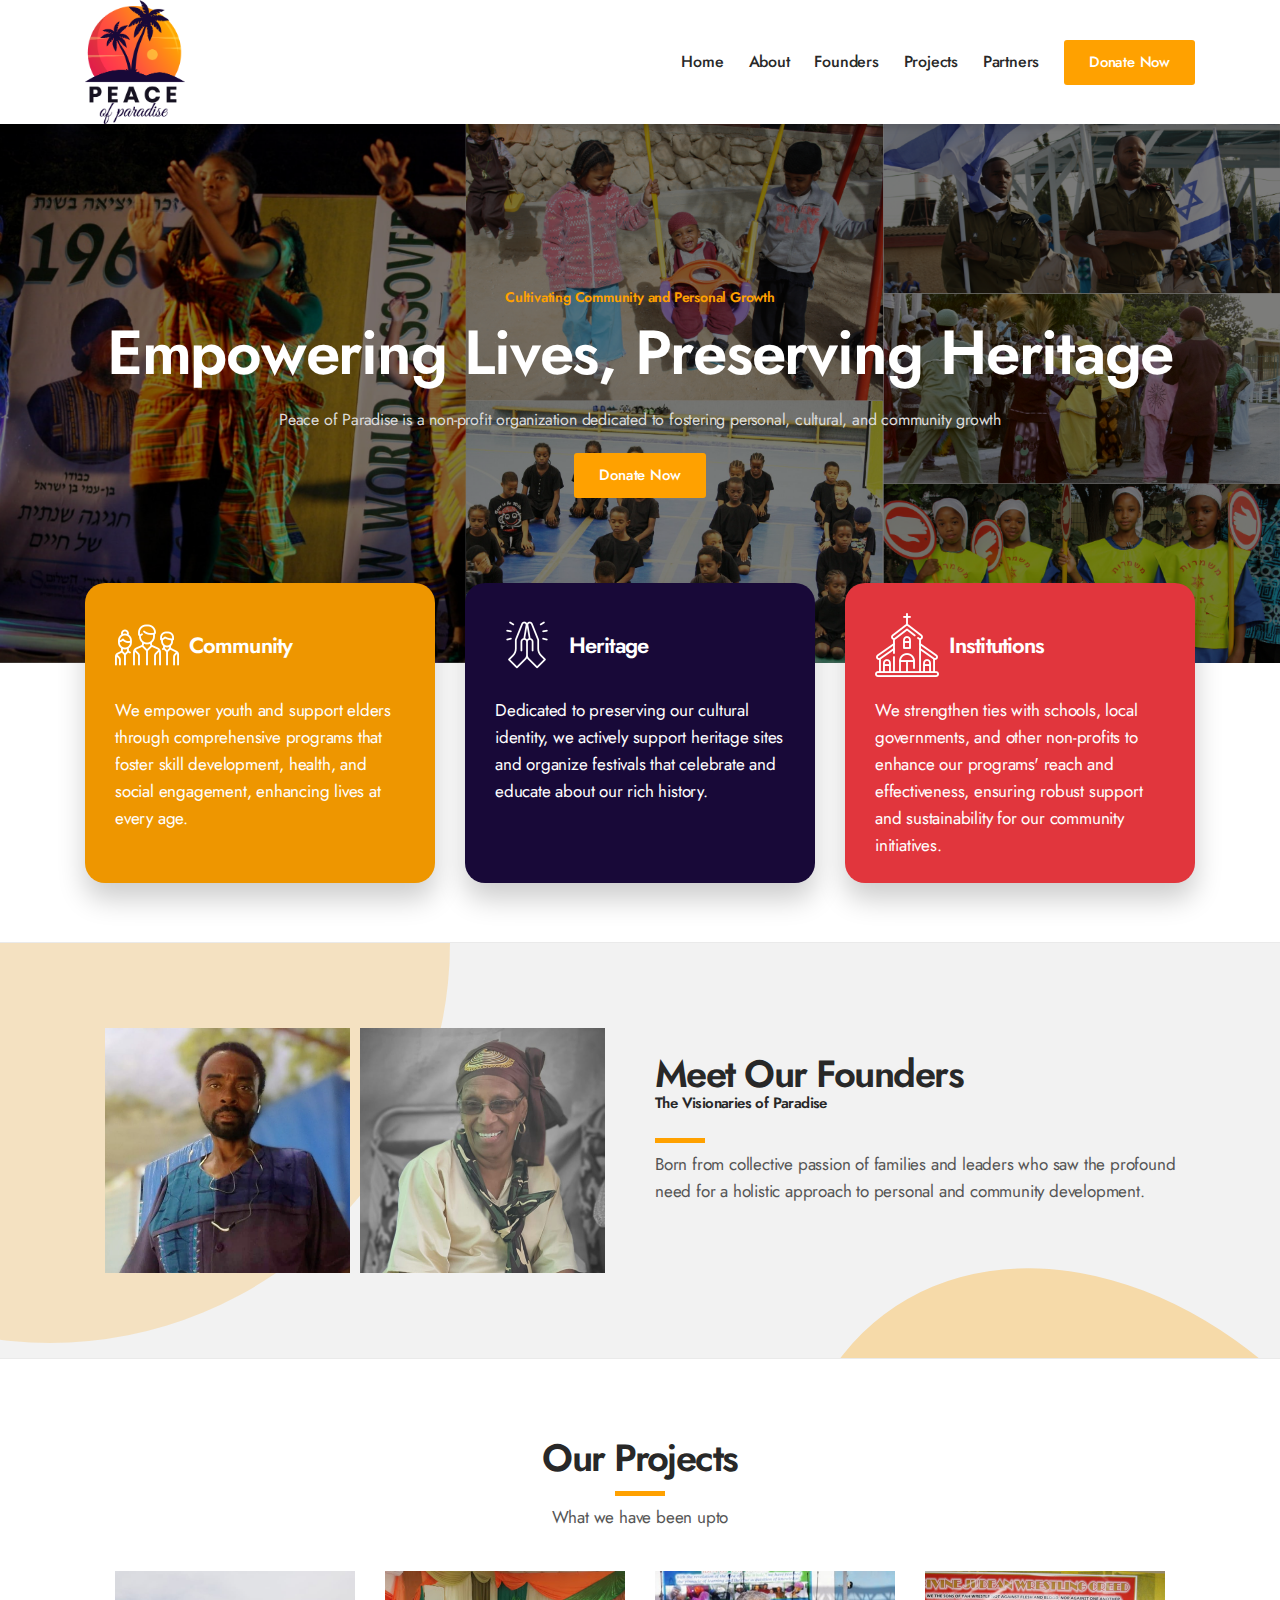
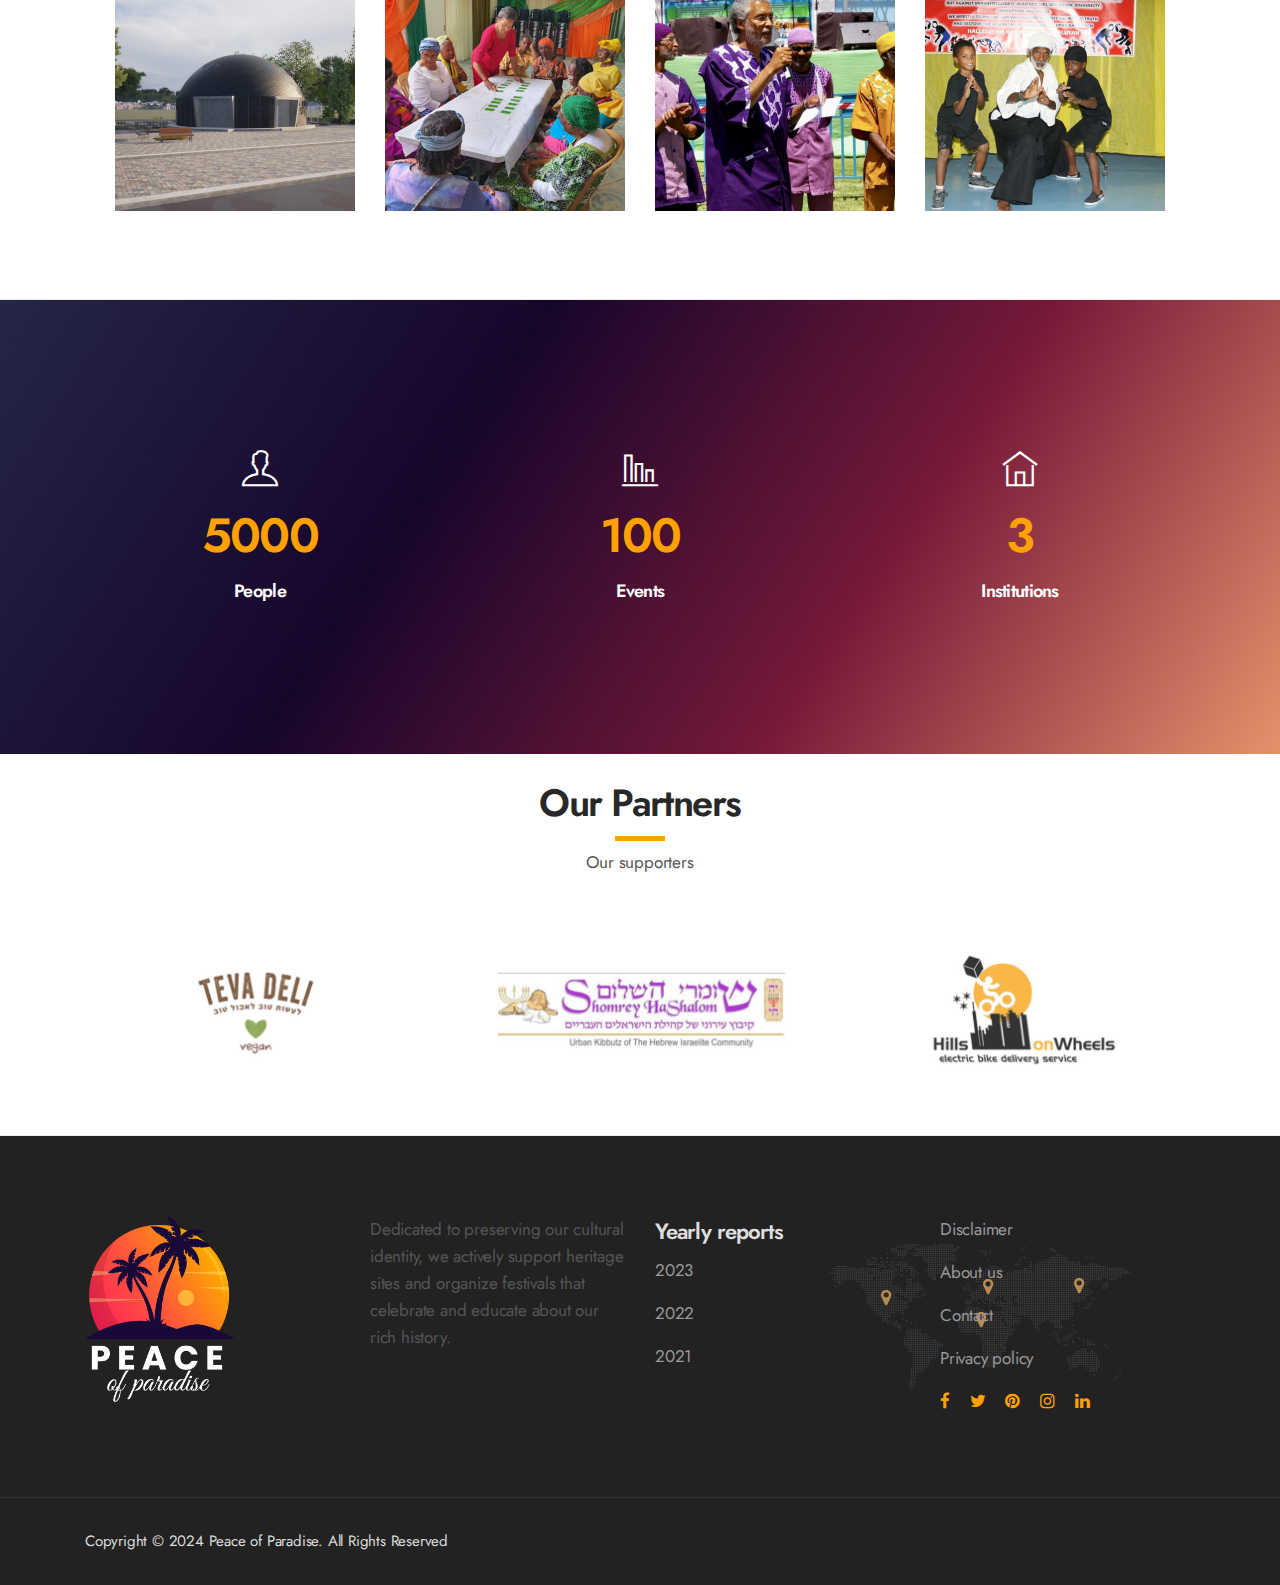
==== index.html @ feb6feb1 "initial commit" ====
<!doctype html>
<!--[if lt IE 7]>      <html class="no-js lt-ie9 lt-ie8 lt-ie7" lang=""> <![endif]-->
<!--[if IE 7]>         <html class="no-js lt-ie9 lt-ie8" lang=""> <![endif]-->
<!--[if IE 8]>         <html class="no-js lt-ie9" lang=""> <![endif]-->
<!--[if gt IE 8]><!--> <html class="no-js" lang="en"> <!--<![endif]-->
    <head>
        <meta charset="utf-8">
        <meta name="viewport" content="width=device-width, initial-scale=1">
		<meta name="description" content="">
        <meta name="author" content="DynamicLayers">
       
        <title>Peace</title>
        
		<link rel="shortcut icon" type="image/x-icon" href="img/favicon.ico">

        <!-- Font Awesome Icons CSS -->
        <link rel="stylesheet" href="css/font-awesome.min.css">
        <!-- Themify Icons CSS -->
        <link rel="stylesheet" href="css/themify-icons.css">
        <!-- Elegant Font Icons CSS -->
        <link rel="stylesheet" href="css/elegant-font-icons.css">
        <!-- Elegant Line Icons CSS -->
        <link rel="stylesheet" href="css/elegant-line-icons.css">
		<!-- Bootstrap CSS -->
        <link rel="stylesheet" href="css/bootstrap.min.css">
		<!-- Venobox CSS -->
        <link rel="stylesheet" href="css/venobox/venobox.css">
		<!-- OWL-Carousel CSS -->
        <link rel="stylesheet" href="css/owl.carousel.css">
        <!-- Slick Nav CSS -->
        <link rel="stylesheet" href="css/slicknav.min.css">
        <!-- Css Animation CSS -->
        <link rel="stylesheet" href="css/css-animation.min.css">
        <!-- Nivo Slider CSS -->
        <link rel="stylesheet" href="css/nivo-slider.css">
		<!-- Main CSS -->
        <link rel="stylesheet" href="css/main.css">
		<!-- Responsive CSS -->
        <link rel="stylesheet" href="css/responsive.css">

        <script src="js/vendor/modernizr-2.8.3-respond-1.4.2.min.js"></script>
    </head>
    <body>
        <!--[if lt IE 8]>
            <p class="browserupgrade">You are using an <strong>outdated</strong> browser. Please <a href="http://browsehappy.com/">upgrade your browser</a> to improve your experience.</p>
        <![endif]-->
        
        <div class="site-preloader-wrap">
            <div class="spinner"></div>
        </div><!-- Preloader -->
        
        <header id="header" class="header-section">

            <div class="bottom-header">
                <div class="container">
                    <div class="bottom-content-wrap row">
                        <div class="col-sm-4">
                            <div class="site-branding">
                                <a href="#"><img class="img-logo" src="img/peacelogo.png" alt="Brand"></a>
                            </div>
                        </div>
                       <div class="col-sm-8 text-right">
                           <ul id="mainmenu" class="nav navbar-nav nav-menu">
                                <li class="active"> <a href="index.html">Home</a></li>
                                <li><a href="#about">About</a></li>
                                <li><a href="#founder">Founders</a></li>
                                <li><a href="#project">Projects</a></li>
                               <li> <a href="#partners">Partners</a></li>
                            </ul>
                            <a href="#" data-toggle="modal" data-target="#donate" class="default-btn">Donate Now</a>
                       </div>
                    </div>
                </div>
            </div>
        </header><!-- /Header Section -->
        
        <div class="header-height"></div>
        
        <section class="slider-section">
            <div class="slider-wrapper">
                <div id="main-slider" class="nivoSlider">
                    <img src="img/banner.png" alt="" title="#slider-caption-1"/>
                </div><!-- /#main-slider -->

                <div id="slider-caption-1" class="nivo-html-caption slider-caption">
                    <div class="display-table">
                        <div class="table-cell">
                            <div class="container">
                               <div class="slider-text">
                                   <h5 class="wow cssanimation fadeInBottom" style="color: #FFA100">Cultivating Community and Personal Growth</h5>
                                   <h1 class="wow cssanimation leFadeInRight sequence">Empowering Lives, Preserving Heritage</h1>
                                    <p class="wow cssanimation fadeInTop" data-wow-delay="1s">
                                        Peace of Paradise is a non-profit organization dedicated to fostering personal, cultural, and community growth
                                    </p>
                                    <a href="#" data-toggle="modal" data-target="#donate" class="default-btn wow cssanimation fadeInBottom" data-wow-delay="0.8s">Donate Now</a>
                                </div>
                           </div>
                        </div>
                    </div>
                </div> <!-- /#slider-caption-1 -->

            </div>
        </section><!-- /#slider-Section -->
        
        <section id="about" class="promo-section bd-bottom">
            <div class="promo-wrap">
               <div class="container">
                    <div class="row box-transparent">
                        <div class="col-md-4 col-sm-6 xs-padding">
                           <div class = "banner-box bg-orange">
                               <div class="box-title">
                                   <img src="img/group.png" class="box-title-image">
                                   <h3 class="text-white">Community</h3>
                               </div>
                               <p class="text-white">
                                   We empower youth and support elders through comprehensive programs that foster skill development, health, and social engagement, enhancing lives at every age.
                               </p>
                           </div>
                        </div>
                        <div class="col-md-4 col-sm-6 xs-padding">
                            <div class = "banner-box bg-purple">
                                <div class="box-title">
                                    <img src="img/pray.png" class="box-title-image">
                                    <h3 class="text-white">Heritage</h3>
                                </div>
                                <p class="text-white">
                                    Dedicated to preserving our cultural identity, we actively support heritage sites and organize festivals that celebrate and educate about our rich history.
                                </p>
                            </div>
                        </div>
                        <div class="col-md-4 col-sm-6 xs-padding">
                            <div class = "banner-box bg-red">
                                <div class="box-title">
                                    <img src="img/church.png" class="box-title-image">
                                    <h3 class="text-white">Institutions</h3>
                                </div>
                                <p class="text-white">
                                    We strengthen ties with schools, local governments, and other non-profits to enhance our programs' reach and effectiveness, ensuring robust support and sustainability for our community initiatives.
                                </p>
                            </div>
                        </div>
                    </div>
                </div>
            </div>
        </section><!-- /Promo Section -->

        
        <section id="founder" class="team-section bg-grey bd-bottom circle shape padding">
            <div class="container">

                <div class="team-wrapper row">
                    <div class="col-lg-6 sm-padding">
                        <div class="team-wrap row">
                            <div class="col-md-6">
                                <div class="team-details">
                                   <img src="img/team1.png" alt="team">

                                </div>
                            </div><!-- /Team-1 -->
                            <div class="col-md-6">
                                <div class="team-details">
                                   <img src="img/team2.png" alt="team">
                                </div>
                            </div><!-- /Team-2 -->

                        </div>
                    </div>
                    <div class="col-lg-6 sm-padding">
                        <div class="section-heading text-left mb-40">
                            <h2>Meet Our Founders</h2>
                            <h4>The Visionaries of Paradise</h4>
                            <span class="heading-border"></span>
                            <p>Born from collective passion of families and leaders who saw the profound need for a holistic approach to personal and community development.</p>
                        </div><!-- /Section Heading -->
                    </div>
                </div>
            </div>
        </section><!-- /Team Section -->

        <section id="project" class="team-section  bd-bottom padding">
            <div class="container">
                <div class="section-heading text-center mb-40">
                    <h2>Our Projects</h2>
                    <span class="heading-border"></span>
                    <p>What we have been upto</p>
                </div><!-- /Section Heading -->

                        <div class="team-wrap row">
                            <div class="col-md-3 mb-2">
                                <div class="team-details">
                                    <img src="img/project1.png" alt="team">
                                    <div class="hover">
                                        <h3>Heritage Visitors <span>Center</span></h3>
                                    </div>
                                </div>
                            </div><!-- /Team-1 -->
                            <div class="col-md-3 mb-2">
                                <div class="team-details">
                                    <img src="img/project2.png" alt="team">
                                    <div class="hover">
                                        <h3>National Treasures<span>Yom Sayvah</span></h3>
                                    </div>
                                </div>
                            </div><!-- /Team-2 -->
                            <div class="col-md-3 mb-2">
                                <div class="team-details">
                                    <img src="img/project3.png" alt="team">
                                    <div class="hover">
                                        <h3>New World <span>Passover</span></h3>
                                    </div>
                                </div>
                            </div><!-- /Team-3 -->
                            <div class="col-md-3 mb-2">
                                <div class="team-details">
                                    <img src="img/project4.png" alt="team">
                                    <div class="hover">
                                        <h3>Talent<span>Development</span></h3>
                                    </div>
                                </div>
                            </div><!-- /Team-4 -->
                        </div>



            </div>
        </section><!-- /Team Section -->


        <section id="counter" class="counter-section">
		    <div class="container">
                <ul class="row counters">
                    <li class="col-md-4 col-sm-6 sm-padding">
                        <div class="counter-content">
                            <i class="ti-user"></i>
                            <h3 class="counter">5000</h3>
                            <h4 class="text-white">People</h4>
                        </div>
                    </li>
                    <li class="col-md-4 col-sm-6 sm-padding">
                        <div class="counter-content">
                            <i class="ti-bar-chart-alt"></i>
                            <h3 class="counter">100</h3>
                            <h4 class="text-white">Events</h4>
                        </div>
                    </li>
                    <li class="col-md-4 col-sm-6 sm-padding">
                        <div class="counter-content">
                            <i class="ti-home"></i>
                            <h3 class="counter">3</h3>
                            <h4 class="text-white">Institutions</h4>
                        </div>
                    </li>

                </ul>
		    </div>
		</section><!-- Counter Section -->
       

        
        <div id="partners" class="sponsor-section bd-bottom">
            <div class="container">
                <div class="section-heading text-center mb-40">
                    <h2>Our Partners</h2>
                    <span class="heading-border"></span>
                    <p>Our supporters</p>
                </div><!-- /Section Heading -->
                <ul id="sponsor-carousel" class="sponsor-items owl-carousel">
                    <li class="sponsor-item">
                        <img src="img/partner/1.png" alt="sponsor-image">
                    </li>
                    <li class="sponsor-item">
                        <img src="img/partner/2.png" alt="sponsor-image">
                    </li>
                    <li class="sponsor-item">
                        <img src="img/partner/3.png" alt="sponsor-image">
                    </li>
                    <li class="sponsor-item">
                        <img src="img/partner/4.png" alt="sponsor-image">
                    </li>
                    <li class="sponsor-item">
                        <img src="img/partner/5.png" alt="sponsor-image">
                    </li>
                    <li class="sponsor-item">
                        <img src="img/partner/6.png" alt="sponsor-image">
                    </li>
                    <li class="sponsor-item">
                        <img src="img/partner/7.png" alt="sponsor-image">
                    </li>
                    <li class="sponsor-item">
                        <img src="img/partner/8.png" alt="sponsor-image">
                    </li>
                    <li class="sponsor-item">
                        <img src="img/partner/9.png" alt="sponsor-image">
                    </li>
                    <li class="sponsor-item">
                        <img src="img/partner/10.png" alt="sponsor-image">
                    </li>
                </ul>
            </div>
        </div><!-- ./Sponsor Section -->
        
        <section class="widget-section padding">
            <div class="container">
                <div class="widget-wrap row">
                    <div class="col-md-3 xs-padding">
                        <div class="widget-content">
                            <img style="width: 150px" src="img/logo-light.png" alt="logo">


                        </div>
                    </div>
                    <div class="col-md-3 xs-padding">
                        <p>Dedicated to preserving our cultural identity, we actively support heritage sites and organize festivals that celebrate and educate about our rich history. </p>
                    </div>
                    <div class="col-md-3 xs-padding">
                        <div class="widget-content">
                            <h3>Yearly reports</h3>
                            <ul class="widget-link">
                                <li><a href="#">2023</a></li>
                                <li><a href="#">2022</a></li>
                                <li><a href="#">2021</a></li>
                            </ul>
                        </div>
                    </div>
                    <div class="col-md-3 xs-padding">
                        <div class="widget-content">

                            <ul class="address">
                                <li>Disclaimer</li>
                                <li>About us</li>
                                <li>Contact</li>
                                <li>Privacy policy</li>
                            </ul>
                            <ul class="social-icon">
                                <li><a href="#"><i class="fa fa-facebook"></i></a></li>
                                <li><a href="#"><i class="fa fa-twitter"></i></a></li>
                                <li><a href="#"><i class="fa fa-pinterest"></i></a></li>
                                <li><a href="#"><i class="fa fa-instagram"></i></a></li>
                                <li><a href="#"><i class="fa fa-linkedin"></i></a></li>
                            </ul>
                        </div>
                    </div>
                </div>
            </div>
        </section><!-- ./Widget Section -->
        
        <footer class="footer-section">
			<div class="container">
                <div class="row">
                    <div class="col-md-6 sm-padding">
                        <div class="copyright">Copyright &copy; 2024 Peace of Paradise. All Rights Reserved</div>
                    </div>

                </div>
			</div>
		</footer><!-- /Footer Section -->

        <div class="modal fade" id="donate" tabindex="-1" role="dialog" aria-labelledby="exampleModalLabel" aria-hidden="true">
            <div class="modal-dialog" role="document">
                <div class="modal-content">
                    <div class="modal-header">
                        <h5 class="modal-title" id="exampleModalLabel">Donation Instructions</h5>
                        <button type="button" class="close" data-dismiss="modal" aria-label="Close">
                            <span aria-hidden="true">&times;</span>
                        </button>
                    </div>
                    <div class="modal-body">
                        Please visit us to Donate
                    </div>
                    <div class="modal-footer">
                        <button type="button" class="btn btn-secondary" data-dismiss="modal">Close</button>

                    </div>
                </div>
            </div>
        </div>

        
		<a data-scroll href="#header" id="scroll-to-top"><i class="arrow_up"></i></a>
	
		<!-- jQuery Lib -->
		<script src="js/vendor/jquery-1.12.4.min.js"></script>
		<!-- Bootstrap JS -->
		<script src="js/vendor/bootstrap.min.js"></script>
		<!-- Tether JS -->
		<script src="js/vendor/tether.min.js"></script>
        <!-- Imagesloaded JS -->
        <script src="js/vendor/imagesloaded.pkgd.min.js"></script>
		<!-- OWL-Carousel JS -->
		<script src="js/vendor/owl.carousel.min.js"></script>
		<!-- isotope JS -->
		<script src="js/vendor/jquery.isotope.v3.0.2.js"></script>
		<!-- Smooth Scroll JS -->
		<script src="js/vendor/smooth-scroll.min.js"></script>
		<!-- venobox JS -->
		<script src="js/vendor/venobox.min.js"></script>
        <!-- ajaxchimp JS -->
        <script src="js/vendor/jquery.ajaxchimp.min.js"></script>
        <!-- Counterup JS -->
		<script src="js/vendor/jquery.counterup.min.js"></script>
        <!-- waypoints js -->
		<script src="js/vendor/jquery.waypoints.v2.0.3.min.js"></script>
        <!-- Slick Nav JS -->
        <script src="js/vendor/jquery.slicknav.min.js"></script>
        <!-- Nivo Slider JS -->
        <script src="js/vendor/jquery.nivo.slider.pack.js"></script>
        <!-- Letter Animation JS -->
		<script src="js/vendor/letteranimation.min.js"></script>
        <!-- Wow JS -->
		<script src="js/vendor/wow.min.js"></script>
		<!-- Contact JS -->
		<script src="js/contact.js"></script>
		<!-- Main JS -->
		<script src="js/main.js"></script>

    </body>
</html>
---- css/themify-icons.css ----
@font-face{font-family:themify;src:url(../fonts/themify.eot?-fvbane);src:url(../fonts/themify.eot?#iefix-fvbane) format('embedded-opentype'),url(../fonts/themify.woff?-fvbane) format('woff'),url(../fonts/themify.ttf?-fvbane) format('truetype'),url(../fonts/themify.svg?-fvbane#themify) format('svg');font-weight:400;font-style:normal}[class*=" ti-"],[class^=ti-]{font-family:themify;speak:none;font-style:normal;font-weight:400;font-variant:normal;text-transform:none;line-height:1;-webkit-font-smoothing:antialiased;-moz-osx-font-smoothing:grayscale}.ti-wand:before{content:"\e600"}.ti-volume:before{content:"\e601"}.ti-user:before{content:"\e602"}.ti-unlock:before{content:"\e603"}.ti-unlink:before{content:"\e604"}.ti-trash:before{content:"\e605"}.ti-thought:before{content:"\e606"}.ti-target:before{content:"\e607"}.ti-tag:before{content:"\e608"}.ti-tablet:before{content:"\e609"}.ti-star:before{content:"\e60a"}.ti-spray:before{content:"\e60b"}.ti-signal:before{content:"\e60c"}.ti-shopping-cart:before{content:"\e60d"}.ti-shopping-cart-full:before{content:"\e60e"}.ti-settings:before{content:"\e60f"}.ti-search:before{content:"\e610"}.ti-zoom-in:before{content:"\e611"}.ti-zoom-out:before{content:"\e612"}.ti-cut:before{content:"\e613"}.ti-ruler:before{content:"\e614"}.ti-ruler-pencil:before{content:"\e615"}.ti-ruler-alt:before{content:"\e616"}.ti-bookmark:before{content:"\e617"}.ti-bookmark-alt:before{content:"\e618"}.ti-reload:before{content:"\e619"}.ti-plus:before{content:"\e61a"}.ti-pin:before{content:"\e61b"}.ti-pencil:before{content:"\e61c"}.ti-pencil-alt:before{content:"\e61d"}.ti-paint-roller:before{content:"\e61e"}.ti-paint-bucket:before{content:"\e61f"}.ti-na:before{content:"\e620"}.ti-mobile:before{content:"\e621"}.ti-minus:before{content:"\e622"}.ti-medall:before{content:"\e623"}.ti-medall-alt:before{content:"\e624"}.ti-marker:before{content:"\e625"}.ti-marker-alt:before{content:"\e626"}.ti-arrow-up:before{content:"\e627"}.ti-arrow-right:before{content:"\e628"}.ti-arrow-left:before{content:"\e629"}.ti-arrow-down:before{content:"\e62a"}.ti-lock:before{content:"\e62b"}.ti-location-arrow:before{content:"\e62c"}.ti-link:before{content:"\e62d"}.ti-layout:before{content:"\e62e"}.ti-layers:before{content:"\e62f"}.ti-layers-alt:before{content:"\e630"}.ti-key:before{content:"\e631"}.ti-import:before{content:"\e632"}.ti-image:before{content:"\e633"}.ti-heart:before{content:"\e634"}.ti-heart-broken:before{content:"\e635"}.ti-hand-stop:before{content:"\e636"}.ti-hand-open:before{content:"\e637"}.ti-hand-drag:before{content:"\e638"}.ti-folder:before{content:"\e639"}.ti-flag:before{content:"\e63a"}.ti-flag-alt:before{content:"\e63b"}.ti-flag-alt-2:before{content:"\e63c"}.ti-eye:before{content:"\e63d"}.ti-export:before{content:"\e63e"}.ti-exchange-vertical:before{content:"\e63f"}.ti-desktop:before{content:"\e640"}.ti-cup:before{content:"\e641"}.ti-crown:before{content:"\e642"}.ti-comments:before{content:"\e643"}.ti-comment:before{content:"\e644"}.ti-comment-alt:before{content:"\e645"}.ti-close:before{content:"\e646"}.ti-clip:before{content:"\e647"}.ti-angle-up:before{content:"\e648"}.ti-angle-right:before{content:"\e649"}.ti-angle-left:before{content:"\e64a"}.ti-angle-down:before{content:"\e64b"}.ti-check:before{content:"\e64c"}.ti-check-box:before{content:"\e64d"}.ti-camera:before{content:"\e64e"}.ti-announcement:before{content:"\e64f"}.ti-brush:before{content:"\e650"}.ti-briefcase:before{content:"\e651"}.ti-bolt:before{content:"\e652"}.ti-bolt-alt:before{content:"\e653"}.ti-blackboard:before{content:"\e654"}.ti-bag:before{content:"\e655"}.ti-move:before{content:"\e656"}.ti-arrows-vertical:before{content:"\e657"}.ti-arrows-horizontal:before{content:"\e658"}.ti-fullscreen:before{content:"\e659"}.ti-arrow-top-right:before{content:"\e65a"}.ti-arrow-top-left:before{content:"\e65b"}.ti-arrow-circle-up:before{content:"\e65c"}.ti-arrow-circle-right:before{content:"\e65d"}.ti-arrow-circle-left:before{content:"\e65e"}.ti-arrow-circle-down:before{content:"\e65f"}.ti-angle-double-up:before{content:"\e660"}.ti-angle-double-right:before{content:"\e661"}.ti-angle-double-left:before{content:"\e662"}.ti-angle-double-down:before{content:"\e663"}.ti-zip:before{content:"\e664"}.ti-world:before{content:"\e665"}.ti-wheelchair:before{content:"\e666"}.ti-view-list:before{content:"\e667"}.ti-view-list-alt:before{content:"\e668"}.ti-view-grid:before{content:"\e669"}.ti-uppercase:before{content:"\e66a"}.ti-upload:before{content:"\e66b"}.ti-underline:before{content:"\e66c"}.ti-truck:before{content:"\e66d"}.ti-timer:before{content:"\e66e"}.ti-ticket:before{content:"\e66f"}.ti-thumb-up:before{content:"\e670"}.ti-thumb-down:before{content:"\e671"}.ti-text:before{content:"\e672"}.ti-stats-up:before{content:"\e673"}.ti-stats-down:before{content:"\e674"}.ti-split-v:before{content:"\e675"}.ti-split-h:before{content:"\e676"}.ti-smallcap:before{content:"\e677"}.ti-shine:before{content:"\e678"}.ti-shift-right:before{content:"\e679"}.ti-shift-left:before{content:"\e67a"}.ti-shield:before{content:"\e67b"}.ti-notepad:before{content:"\e67c"}.ti-server:before{content:"\e67d"}.ti-quote-right:before{content:"\e67e"}.ti-quote-left:before{content:"\e67f"}.ti-pulse:before{content:"\e680"}.ti-printer:before{content:"\e681"}.ti-power-off:before{content:"\e682"}.ti-plug:before{content:"\e683"}.ti-pie-chart:before{content:"\e684"}.ti-paragraph:before{content:"\e685"}.ti-panel:before{content:"\e686"}.ti-package:before{content:"\e687"}.ti-music:before{content:"\e688"}.ti-music-alt:before{content:"\e689"}.ti-mouse:before{content:"\e68a"}.ti-mouse-alt:before{content:"\e68b"}.ti-money:before{content:"\e68c"}.ti-microphone:before{content:"\e68d"}.ti-menu:before{content:"\e68e"}.ti-menu-alt:before{content:"\e68f"}.ti-map:before{content:"\e690"}.ti-map-alt:before{content:"\e691"}.ti-loop:before{content:"\e692"}.ti-location-pin:before{content:"\e693"}.ti-list:before{content:"\e694"}.ti-light-bulb:before{content:"\e695"}.ti-Italic:before{content:"\e696"}.ti-info:before{content:"\e697"}.ti-infinite:before{content:"\e698"}.ti-id-badge:before{content:"\e699"}.ti-hummer:before{content:"\e69a"}.ti-home:before{content:"\e69b"}.ti-help:before{content:"\e69c"}.ti-headphone:before{content:"\e69d"}.ti-harddrives:before{content:"\e69e"}.ti-harddrive:before{content:"\e69f"}.ti-gift:before{content:"\e6a0"}.ti-game:before{content:"\e6a1"}.ti-filter:before{content:"\e6a2"}.ti-files:before{content:"\e6a3"}.ti-file:before{content:"\e6a4"}.ti-eraser:before{content:"\e6a5"}.ti-envelope:before{content:"\e6a6"}.ti-download:before{content:"\e6a7"}.ti-direction:before{content:"\e6a8"}.ti-direction-alt:before{content:"\e6a9"}.ti-dashboard:before{content:"\e6aa"}.ti-control-stop:before{content:"\e6ab"}.ti-control-shuffle:before{content:"\e6ac"}.ti-control-play:before{content:"\e6ad"}.ti-control-pause:before{content:"\e6ae"}.ti-control-forward:before{content:"\e6af"}.ti-control-backward:before{content:"\e6b0"}.ti-cloud:before{content:"\e6b1"}.ti-cloud-up:before{content:"\e6b2"}.ti-cloud-down:before{content:"\e6b3"}.ti-clipboard:before{content:"\e6b4"}.ti-car:before{content:"\e6b5"}.ti-calendar:before{content:"\e6b6"}.ti-book:before{content:"\e6b7"}.ti-bell:before{content:"\e6b8"}.ti-basketball:before{content:"\e6b9"}.ti-bar-chart:before{content:"\e6ba"}.ti-bar-chart-alt:before{content:"\e6bb"}.ti-back-right:before{content:"\e6bc"}.ti-back-left:before{content:"\e6bd"}.ti-arrows-corner:before{content:"\e6be"}.ti-archive:before{content:"\e6bf"}.ti-anchor:before{content:"\e6c0"}.ti-align-right:before{content:"\e6c1"}.ti-align-left:before{content:"\e6c2"}.ti-align-justify:before{content:"\e6c3"}.ti-align-center:before{content:"\e6c4"}.ti-alert:before{content:"\e6c5"}.ti-alarm-clock:before{content:"\e6c6"}.ti-agenda:before{content:"\e6c7"}.ti-write:before{content:"\e6c8"}.ti-window:before{content:"\e6c9"}.ti-widgetized:before{content:"\e6ca"}.ti-widget:before{content:"\e6cb"}.ti-widget-alt:before{content:"\e6cc"}.ti-wallet:before{content:"\e6cd"}.ti-video-clapper:before{content:"\e6ce"}.ti-video-camera:before{content:"\e6cf"}.ti-vector:before{content:"\e6d0"}.ti-themify-logo:before{content:"\e6d1"}.ti-themify-favicon:before{content:"\e6d2"}.ti-themify-favicon-alt:before{content:"\e6d3"}.ti-support:before{content:"\e6d4"}.ti-stamp:before{content:"\e6d5"}.ti-split-v-alt:before{content:"\e6d6"}.ti-slice:before{content:"\e6d7"}.ti-shortcode:before{content:"\e6d8"}.ti-shift-right-alt:before{content:"\e6d9"}.ti-shift-left-alt:before{content:"\e6da"}.ti-ruler-alt-2:before{content:"\e6db"}.ti-receipt:before{content:"\e6dc"}.ti-pin2:before{content:"\e6dd"}.ti-pin-alt:before{content:"\e6de"}.ti-pencil-alt2:before{content:"\e6df"}.ti-palette:before{content:"\e6e0"}.ti-more:before{content:"\e6e1"}.ti-more-alt:before{content:"\e6e2"}.ti-microphone-alt:before{content:"\e6e3"}.ti-magnet:before{content:"\e6e4"}.ti-line-double:before{content:"\e6e5"}.ti-line-dotted:before{content:"\e6e6"}.ti-line-dashed:before{content:"\e6e7"}.ti-layout-width-full:before{content:"\e6e8"}.ti-layout-width-default:before{content:"\e6e9"}.ti-layout-width-default-alt:before{content:"\e6ea"}.ti-layout-tab:before{content:"\e6eb"}.ti-layout-tab-window:before{content:"\e6ec"}.ti-layout-tab-v:before{content:"\e6ed"}.ti-layout-tab-min:before{content:"\e6ee"}.ti-layout-slider:before{content:"\e6ef"}.ti-layout-slider-alt:before{content:"\e6f0"}.ti-layout-sidebar-right:before{content:"\e6f1"}.ti-layout-sidebar-none:before{content:"\e6f2"}.ti-layout-sidebar-left:before{content:"\e6f3"}.ti-layout-placeholder:before{content:"\e6f4"}.ti-layout-menu:before{content:"\e6f5"}.ti-layout-menu-v:before{content:"\e6f6"}.ti-layout-menu-separated:before{content:"\e6f7"}.ti-layout-menu-full:before{content:"\e6f8"}.ti-layout-media-right-alt:before{content:"\e6f9"}.ti-layout-media-right:before{content:"\e6fa"}.ti-layout-media-overlay:before{content:"\e6fb"}.ti-layout-media-overlay-alt:before{content:"\e6fc"}.ti-layout-media-overlay-alt-2:before{content:"\e6fd"}.ti-layout-media-left-alt:before{content:"\e6fe"}.ti-layout-media-left:before{content:"\e6ff"}.ti-layout-media-center-alt:before{content:"\e700"}.ti-layout-media-center:before{content:"\e701"}.ti-layout-list-thumb:before{content:"\e702"}.ti-layout-list-thumb-alt:before{content:"\e703"}.ti-layout-list-post:before{content:"\e704"}.ti-layout-list-large-image:before{content:"\e705"}.ti-layout-line-solid:before{content:"\e706"}.ti-layout-grid4:before{content:"\e707"}.ti-layout-grid3:before{content:"\e708"}.ti-layout-grid2:before{content:"\e709"}.ti-layout-grid2-thumb:before{content:"\e70a"}.ti-layout-cta-right:before{content:"\e70b"}.ti-layout-cta-left:before{content:"\e70c"}.ti-layout-cta-center:before{content:"\e70d"}.ti-layout-cta-btn-right:before{content:"\e70e"}.ti-layout-cta-btn-left:before{content:"\e70f"}.ti-layout-column4:before{content:"\e710"}.ti-layout-column3:before{content:"\e711"}.ti-layout-column2:before{content:"\e712"}.ti-layout-accordion-separated:before{content:"\e713"}.ti-layout-accordion-merged:before{content:"\e714"}.ti-layout-accordion-list:before{content:"\e715"}.ti-ink-pen:before{content:"\e716"}.ti-info-alt:before{content:"\e717"}.ti-help-alt:before{content:"\e718"}.ti-headphone-alt:before{content:"\e719"}.ti-hand-point-up:before{content:"\e71a"}.ti-hand-point-right:before{content:"\e71b"}.ti-hand-point-left:before{content:"\e71c"}.ti-hand-point-down:before{content:"\e71d"}.ti-gallery:before{content:"\e71e"}.ti-face-smile:before{content:"\e71f"}.ti-face-sad:before{content:"\e720"}.ti-credit-card:before{content:"\e721"}.ti-control-skip-forward:before{content:"\e722"}.ti-control-skip-backward:before{content:"\e723"}.ti-control-record:before{content:"\e724"}.ti-control-eject:before{content:"\e725"}.ti-comments-smiley:before{content:"\e726"}.ti-brush-alt:before{content:"\e727"}.ti-youtube:before{content:"\e728"}.ti-vimeo:before{content:"\e729"}.ti-twitter:before{content:"\e72a"}.ti-time:before{content:"\e72b"}.ti-tumblr:before{content:"\e72c"}.ti-skype:before{content:"\e72d"}.ti-share:before{content:"\e72e"}.ti-share-alt:before{content:"\e72f"}.ti-rocket:before{content:"\e730"}.ti-pinterest:before{content:"\e731"}.ti-new-window:before{content:"\e732"}.ti-microsoft:before{content:"\e733"}.ti-list-ol:before{content:"\e734"}.ti-linkedin:before{content:"\e735"}.ti-layout-sidebar-2:before{content:"\e736"}.ti-layout-grid4-alt:before{content:"\e737"}.ti-layout-grid3-alt:before{content:"\e738"}.ti-layout-grid2-alt:before{content:"\e739"}.ti-layout-column4-alt:before{content:"\e73a"}.ti-layout-column3-alt:before{content:"\e73b"}.ti-layout-column2-alt:before{content:"\e73c"}.ti-instagram:before{content:"\e73d"}.ti-google:before{content:"\e73e"}.ti-github:before{content:"\e73f"}.ti-flickr:before{content:"\e740"}.ti-facebook:before{content:"\e741"}.ti-dropbox:before{content:"\e742"}.ti-dribbble:before{content:"\e743"}.ti-apple:before{content:"\e744"}.ti-android:before{content:"\e745"}.ti-save:before{content:"\e746"}.ti-save-alt:before{content:"\e747"}.ti-yahoo:before{content:"\e748"}.ti-wordpress:before{content:"\e749"}.ti-vimeo-alt:before{content:"\e74a"}.ti-twitter-alt:before{content:"\e74b"}.ti-tumblr-alt:before{content:"\e74c"}.ti-trello:before{content:"\e74d"}.ti-stack-overflow:before{content:"\e74e"}.ti-soundcloud:before{content:"\e74f"}.ti-sharethis:before{content:"\e750"}.ti-sharethis-alt:before{content:"\e751"}.ti-reddit:before{content:"\e752"}.ti-pinterest-alt:before{content:"\e753"}.ti-microsoft-alt:before{content:"\e754"}.ti-linux:before{content:"\e755"}.ti-jsfiddle:before{content:"\e756"}.ti-joomla:before{content:"\e757"}.ti-html5:before{content:"\e758"}.ti-flickr-alt:before{content:"\e759"}.ti-email:before{content:"\e75a"}.ti-drupal:before{content:"\e75b"}.ti-dropbox-alt:before{content:"\e75c"}.ti-css3:before{content:"\e75d"}.ti-rss:before{content:"\e75e"}.ti-rss-alt:before{content:"\e75f"}
---- css/elegant-font-icons.css ----
@font-face {
	font-family: 'ElegantIcons';
	src:url('../fonts/ElegantIcons.eot');
	src:url('../fonts/ElegantIcons.eot?#iefix') format('embedded-opentype'),
		url('../fonts/ElegantIcons.woff') format('woff'),
		url('../fonts/ElegantIcons.ttf') format('truetype'),
		url('../fonts/ElegantIcons.svg#ElegantIcons') format('svg');
	font-weight: normal;
	font-style: normal;
}

/* Use the following CSS code if you want to use data attributes for inserting your icons */
[data-icon]:before {
	font-family: 'ElegantIcons';
	content: attr(data-icon);
	speak: none;
	font-weight: normal;
	font-variant: normal;
	text-transform: none;
	line-height: 1;
	-webkit-font-smoothing: antialiased;
	-moz-osx-font-smoothing: grayscale;
}

/* Use the following CSS code if you want to have a class per icon */
/*
Instead of a list of all class selectors,
you can use the generic selector below, but it's slower:
[class*="your-class-prefix"] {
*/
.arrow_up, .arrow_down, .arrow_left, .arrow_right, .arrow_left-up, .arrow_right-up, .arrow_right-down, .arrow_left-down, .arrow-up-down, .arrow_up-down_alt, .arrow_left-right_alt, .arrow_left-right, .arrow_expand_alt2, .arrow_expand_alt, .arrow_condense, .arrow_expand, .arrow_move, .arrow_carrot-up, .arrow_carrot-down, .arrow_carrot-left, .arrow_carrot-right, .arrow_carrot-2up, .arrow_carrot-2down, .arrow_carrot-2left, .arrow_carrot-2right, .arrow_carrot-up_alt2, .arrow_carrot-down_alt2, .arrow_carrot-left_alt2, .arrow_carrot-right_alt2, .arrow_carrot-2up_alt2, .arrow_carrot-2down_alt2, .arrow_carrot-2left_alt2, .arrow_carrot-2right_alt2, .arrow_triangle-up, .arrow_triangle-down, .arrow_triangle-left, .arrow_triangle-right, .arrow_triangle-up_alt2, .arrow_triangle-down_alt2, .arrow_triangle-left_alt2, .arrow_triangle-right_alt2, .arrow_back, .icon_minus-06, .icon_plus, .icon_close, .icon_check, .icon_minus_alt2, .icon_plus_alt2, .icon_close_alt2, .icon_check_alt2, .icon_zoom-out_alt, .icon_zoom-in_alt, .icon_search, .icon_box-empty, .icon_box-selected, .icon_minus-box, .icon_plus-box, .icon_box-checked, .icon_circle-empty, .icon_circle-slelected, .icon_stop_alt2, .icon_stop, .icon_pause_alt2, .icon_pause, .icon_menu, .icon_menu-square_alt2, .icon_menu-circle_alt2, .icon_ul, .icon_ol, .icon_adjust-horiz, .icon_adjust-vert, .icon_document_alt, .icon_documents_alt, .icon_pencil, .icon_pencil-edit_alt, .icon_pencil-edit, .icon_folder-alt, .icon_folder-open_alt, .icon_folder-add_alt, .icon_info_alt, .icon_error-oct_alt, .icon_error-circle_alt, .icon_error-triangle_alt, .icon_question_alt2, .icon_question, .icon_comment_alt, .icon_chat_alt, .icon_vol-mute_alt, .icon_volume-low_alt, .icon_volume-high_alt, .icon_quotations, .icon_quotations_alt2, .icon_clock_alt, .icon_lock_alt, .icon_lock-open_alt, .icon_key_alt, .icon_cloud_alt, .icon_cloud-upload_alt, .icon_cloud-download_alt, .icon_image, .icon_images, .icon_lightbulb_alt, .icon_gift_alt, .icon_house_alt, .icon_genius, .icon_mobile, .icon_tablet, .icon_laptop, .icon_desktop, .icon_camera_alt, .icon_mail_alt, .icon_cone_alt, .icon_ribbon_alt, .icon_bag_alt, .icon_creditcard, .icon_cart_alt, .icon_paperclip, .icon_tag_alt, .icon_tags_alt, .icon_trash_alt, .icon_cursor_alt, .icon_mic_alt, .icon_compass_alt, .icon_pin_alt, .icon_pushpin_alt, .icon_map_alt, .icon_drawer_alt, .icon_toolbox_alt, .icon_book_alt, .icon_calendar, .icon_film, .icon_table, .icon_contacts_alt, .icon_headphones, .icon_lifesaver, .icon_piechart, .icon_refresh, .icon_link_alt, .icon_link, .icon_loading, .icon_blocked, .icon_archive_alt, .icon_heart_alt, .icon_star_alt, .icon_star-half_alt, .icon_star, .icon_star-half, .icon_tools, .icon_tool, .icon_cog, .icon_cogs, .arrow_up_alt, .arrow_down_alt, .arrow_left_alt, .arrow_right_alt, .arrow_left-up_alt, .arrow_right-up_alt, .arrow_right-down_alt, .arrow_left-down_alt, .arrow_condense_alt, .arrow_expand_alt3, .arrow_carrot_up_alt, .arrow_carrot-down_alt, .arrow_carrot-left_alt, .arrow_carrot-right_alt, .arrow_carrot-2up_alt, .arrow_carrot-2dwnn_alt, .arrow_carrot-2left_alt, .arrow_carrot-2right_alt, .arrow_triangle-up_alt, .arrow_triangle-down_alt, .arrow_triangle-left_alt, .arrow_triangle-right_alt, .icon_minus_alt, .icon_plus_alt, .icon_close_alt, .icon_check_alt, .icon_zoom-out, .icon_zoom-in, .icon_stop_alt, .icon_menu-square_alt, .icon_menu-circle_alt, .icon_document, .icon_documents, .icon_pencil_alt, .icon_folder, .icon_folder-open, .icon_folder-add, .icon_folder_upload, .icon_folder_download, .icon_info, .icon_error-circle, .icon_error-oct, .icon_error-triangle, .icon_question_alt, .icon_comment, .icon_chat, .icon_vol-mute, .icon_volume-low, .icon_volume-high, .icon_quotations_alt, .icon_clock, .icon_lock, .icon_lock-open, .icon_key, .icon_cloud, .icon_cloud-upload, .icon_cloud-download, .icon_lightbulb, .icon_gift, .icon_house, .icon_camera, .icon_mail, .icon_cone, .icon_ribbon, .icon_bag, .icon_cart, .icon_tag, .icon_tags, .icon_trash, .icon_cursor, .icon_mic, .icon_compass, .icon_pin, .icon_pushpin, .icon_map, .icon_drawer, .icon_toolbox, .icon_book, .icon_contacts, .icon_archive, .icon_heart, .icon_profile, .icon_group, .icon_grid-2x2, .icon_grid-3x3, .icon_music, .icon_pause_alt, .icon_phone, .icon_upload, .icon_download, .social_facebook, .social_twitter, .social_pinterest, .social_googleplus, .social_tumblr, .social_tumbleupon, .social_wordpress, .social_instagram, .social_dribbble, .social_vimeo, .social_linkedin, .social_rss, .social_deviantart, .social_share, .social_myspace, .social_skype, .social_youtube, .social_picassa, .social_googledrive, .social_flickr, .social_blogger, .social_spotify, .social_delicious, .social_facebook_circle, .social_twitter_circle, .social_pinterest_circle, .social_googleplus_circle, .social_tumblr_circle, .social_stumbleupon_circle, .social_wordpress_circle, .social_instagram_circle, .social_dribbble_circle, .social_vimeo_circle, .social_linkedin_circle, .social_rss_circle, .social_deviantart_circle, .social_share_circle, .social_myspace_circle, .social_skype_circle, .social_youtube_circle, .social_picassa_circle, .social_googledrive_alt2, .social_flickr_circle, .social_blogger_circle, .social_spotify_circle, .social_delicious_circle, .social_facebook_square, .social_twitter_square, .social_pinterest_square, .social_googleplus_square, .social_tumblr_square, .social_stumbleupon_square, .social_wordpress_square, .social_instagram_square, .social_dribbble_square, .social_vimeo_square, .social_linkedin_square, .social_rss_square, .social_deviantart_square, .social_share_square, .social_myspace_square, .social_skype_square, .social_youtube_square, .social_picassa_square, .social_googledrive_square, .social_flickr_square, .social_blogger_square, .social_spotify_square, .social_delicious_square, .icon_printer, .icon_calulator, .icon_building, .icon_floppy, .icon_drive, .icon_search-2, .icon_id, .icon_id-2, .icon_puzzle, .icon_like, .icon_dislike, .icon_mug, .icon_currency, .icon_wallet, .icon_pens, .icon_easel, .icon_flowchart, .icon_datareport, .icon_briefcase, .icon_shield, .icon_percent, .icon_globe, .icon_globe-2, .icon_target, .icon_hourglass, .icon_balance, .icon_rook, .icon_printer-alt, .icon_calculator_alt, .icon_building_alt, .icon_floppy_alt, .icon_drive_alt, .icon_search_alt, .icon_id_alt, .icon_id-2_alt, .icon_puzzle_alt, .icon_like_alt, .icon_dislike_alt, .icon_mug_alt, .icon_currency_alt, .icon_wallet_alt, .icon_pens_alt, .icon_easel_alt, .icon_flowchart_alt, .icon_datareport_alt, .icon_briefcase_alt, .icon_shield_alt, .icon_percent_alt, .icon_globe_alt, .icon_clipboard {
	font-family: 'ElegantIcons';
	speak: none;
	font-style: normal;
	font-weight: normal;
	font-variant: normal;
	text-transform: none;
	line-height: 1;
	-webkit-font-smoothing: antialiased;
}
.arrow_up:before {
	content: "\21";
}
.arrow_down:before {
	content: "\22";
}
.arrow_left:before {
	content: "\23";
}
.arrow_right:before {
	content: "\24";
}
.arrow_left-up:before {
	content: "\25";
}
.arrow_right-up:before {
	content: "\26";
}
.arrow_right-down:before {
	content: "\27";
}
.arrow_left-down:before {
	content: "\28";
}
.arrow-up-down:before {
	content: "\29";
}
.arrow_up-down_alt:before {
	content: "\2a";
}
.arrow_left-right_alt:before {
	content: "\2b";
}
.arrow_left-right:before {
	content: "\2c";
}
.arrow_expand_alt2:before {
	content: "\2d";
}
.arrow_expand_alt:before {
	content: "\2e";
}
.arrow_condense:before {
	content: "\2f";
}
.arrow_expand:before {
	content: "\30";
}
.arrow_move:before {
	content: "\31";
}
.arrow_carrot-up:before {
	content: "\32";
}
.arrow_carrot-down:before {
	content: "\33";
}
.arrow_carrot-left:before {
	content: "\34";
}
.arrow_carrot-right:before {
	content: "\35";
}
.arrow_carrot-2up:before {
	content: "\36";
}
.arrow_carrot-2down:before {
	content: "\37";
}
.arrow_carrot-2left:before {
	content: "\38";
}
.arrow_carrot-2right:before {
	content: "\39";
}
.arrow_carrot-up_alt2:before {
	content: "\3a";
}
.arrow_carrot-down_alt2:before {
	content: "\3b";
}
.arrow_carrot-left_alt2:before {
	content: "\3c";
}
.arrow_carrot-right_alt2:before {
	content: "\3d";
}
.arrow_carrot-2up_alt2:before {
	content: "\3e";
}
.arrow_carrot-2down_alt2:before {
	content: "\3f";
}
.arrow_carrot-2left_alt2:before {
	content: "\40";
}
.arrow_carrot-2right_alt2:before {
	content: "\41";
}
.arrow_triangle-up:before {
	content: "\42";
}
.arrow_triangle-down:before {
	content: "\43";
}
.arrow_triangle-left:before {
	content: "\44";
}
.arrow_triangle-right:before {
	content: "\45";
}
.arrow_triangle-up_alt2:before {
	content: "\46";
}
.arrow_triangle-down_alt2:before {
	content: "\47";
}
.arrow_triangle-left_alt2:before {
	content: "\48";
}
.arrow_triangle-right_alt2:before {
	content: "\49";
}
.arrow_back:before {
	content: "\4a";
}
.icon_minus-06:before {
	content: "\4b";
}
.icon_plus:before {
	content: "\4c";
}
.icon_close:before {
	content: "\4d";
}
.icon_check:before {
	content: "\4e";
}
.icon_minus_alt2:before {
	content: "\4f";
}
.icon_plus_alt2:before {
	content: "\50";
}
.icon_close_alt2:before {
	content: "\51";
}
.icon_check_alt2:before {
	content: "\52";
}
.icon_zoom-out_alt:before {
	content: "\53";
}
.icon_zoom-in_alt:before {
	content: "\54";
}
.icon_search:before {
	content: "\55";
}
.icon_box-empty:before {
	content: "\56";
}
.icon_box-selected:before {
	content: "\57";
}
.icon_minus-box:before {
	content: "\58";
}
.icon_plus-box:before {
	content: "\59";
}
.icon_box-checked:before {
	content: "\5a";
}
.icon_circle-empty:before {
	content: "\5b";
}
.icon_circle-slelected:before {
	content: "\5c";
}
.icon_stop_alt2:before {
	content: "\5d";
}
.icon_stop:before {
	content: "\5e";
}
.icon_pause_alt2:before {
	content: "\5f";
}
.icon_pause:before {
	content: "\60";
}
.icon_menu:before {
	content: "\61";
}
.icon_menu-square_alt2:before {
	content: "\62";
}
.icon_menu-circle_alt2:before {
	content: "\63";
}
.icon_ul:before {
	content: "\64";
}
.icon_ol:before {
	content: "\65";
}
.icon_adjust-horiz:before {
	content: "\66";
}
.icon_adjust-vert:before {
	content: "\67";
}
.icon_document_alt:before {
	content: "\68";
}
.icon_documents_alt:before {
	content: "\69";
}
.icon_pencil:before {
	content: "\6a";
}
.icon_pencil-edit_alt:before {
	content: "\6b";
}
.icon_pencil-edit:before {
	content: "\6c";
}
.icon_folder-alt:before {
	content: "\6d";
}
.icon_folder-open_alt:before {
	content: "\6e";
}
.icon_folder-add_alt:before {
	content: "\6f";
}
.icon_info_alt:before {
	content: "\70";
}
.icon_error-oct_alt:before {
	content: "\71";
}
.icon_error-circle_alt:before {
	content: "\72";
}
.icon_error-triangle_alt:before {
	content: "\73";
}
.icon_question_alt2:before {
	content: "\74";
}
.icon_question:before {
	content: "\75";
}
.icon_comment_alt:before {
	content: "\76";
}
.icon_chat_alt:before {
	content: "\77";
}
.icon_vol-mute_alt:before {
	content: "\78";
}
.icon_volume-low_alt:before {
	content: "\79";
}
.icon_volume-high_alt:before {
	content: "\7a";
}
.icon_quotations:before {
	content: "\7b";
}
.icon_quotations_alt2:before {
	content: "\7c";
}
.icon_clock_alt:before {
	content: "\7d";
}
.icon_lock_alt:before {
	content: "\7e";
}
.icon_lock-open_alt:before {
	content: "\e000";
}
.icon_key_alt:before {
	content: "\e001";
}
.icon_cloud_alt:before {
	content: "\e002";
}
.icon_cloud-upload_alt:before {
	content: "\e003";
}
.icon_cloud-download_alt:before {
	content: "\e004";
}
.icon_image:before {
	content: "\e005";
}
.icon_images:before {
	content: "\e006";
}
.icon_lightbulb_alt:before {
	content: "\e007";
}
.icon_gift_alt:before {
	content: "\e008";
}
.icon_house_alt:before {
	content: "\e009";
}
.icon_genius:before {
	content: "\e00a";
}
.icon_mobile:before {
	content: "\e00b";
}
.icon_tablet:before {
	content: "\e00c";
}
.icon_laptop:before {
	content: "\e00d";
}
.icon_desktop:before {
	content: "\e00e";
}
.icon_camera_alt:before {
	content: "\e00f";
}
.icon_mail_alt:before {
	content: "\e010";
}
.icon_cone_alt:before {
	content: "\e011";
}
.icon_ribbon_alt:before {
	content: "\e012";
}
.icon_bag_alt:before {
	content: "\e013";
}
.icon_creditcard:before {
	content: "\e014";
}
.icon_cart_alt:before {
	content: "\e015";
}
.icon_paperclip:before {
	content: "\e016";
}
.icon_tag_alt:before {
	content: "\e017";
}
.icon_tags_alt:before {
	content: "\e018";
}
.icon_trash_alt:before {
	content: "\e019";
}
.icon_cursor_alt:before {
	content: "\e01a";
}
.icon_mic_alt:before {
	content: "\e01b";
}
.icon_compass_alt:before {
	content: "\e01c";
}
.icon_pin_alt:before {
	content: "\e01d";
}
.icon_pushpin_alt:before {
	content: "\e01e";
}
.icon_map_alt:before {
	content: "\e01f";
}
.icon_drawer_alt:before {
	content: "\e020";
}
.icon_toolbox_alt:before {
	content: "\e021";
}
.icon_book_alt:before {
	content: "\e022";
}
.icon_calendar:before {
	content: "\e023";
}
.icon_film:before {
	content: "\e024";
}
.icon_table:before {
	content: "\e025";
}
.icon_contacts_alt:before {
	content: "\e026";
}
.icon_headphones:before {
	content: "\e027";
}
.icon_lifesaver:before {
	content: "\e028";
}
.icon_piechart:before {
	content: "\e029";
}
.icon_refresh:before {
	content: "\e02a";
}
.icon_link_alt:before {
	content: "\e02b";
}
.icon_link:before {
	content: "\e02c";
}
.icon_loading:before {
	content: "\e02d";
}
.icon_blocked:before {
	content: "\e02e";
}
.icon_archive_alt:before {
	content: "\e02f";
}
.icon_heart_alt:before {
	content: "\e030";
}
.icon_star_alt:before {
	content: "\e031";
}
.icon_star-half_alt:before {
	content: "\e032";
}
.icon_star:before {
	content: "\e033";
}
.icon_star-half:before {
	content: "\e034";
}
.icon_tools:before {
	content: "\e035";
}
.icon_tool:before {
	content: "\e036";
}
.icon_cog:before {
	content: "\e037";
}
.icon_cogs:before {
	content: "\e038";
}
.arrow_up_alt:before {
	content: "\e039";
}
.arrow_down_alt:before {
	content: "\e03a";
}
.arrow_left_alt:before {
	content: "\e03b";
}
.arrow_right_alt:before {
	content: "\e03c";
}
.arrow_left-up_alt:before {
	content: "\e03d";
}
.arrow_right-up_alt:before {
	content: "\e03e";
}
.arrow_right-down_alt:before {
	content: "\e03f";
}
.arrow_left-down_alt:before {
	content: "\e040";
}
.arrow_condense_alt:before {
	content: "\e041";
}
.arrow_expand_alt3:before {
	content: "\e042";
}
.arrow_carrot_up_alt:before {
	content: "\e043";
}
.arrow_carrot-down_alt:before {
	content: "\e044";
}
.arrow_carrot-left_alt:before {
	content: "\e045";
}
.arrow_carrot-right_alt:before {
	content: "\e046";
}
.arrow_carrot-2up_alt:before {
	content: "\e047";
}
.arrow_carrot-2dwnn_alt:before {
	content: "\e048";
}
.arrow_carrot-2left_alt:before {
	content: "\e049";
}
.arrow_carrot-2right_alt:before {
	content: "\e04a";
}
.arrow_triangle-up_alt:before {
	content: "\e04b";
}
.arrow_triangle-down_alt:before {
	content: "\e04c";
}
.arrow_triangle-left_alt:before {
	content: "\e04d";
}
.arrow_triangle-right_alt:before {
	content: "\e04e";
}
.icon_minus_alt:before {
	content: "\e04f";
}
.icon_plus_alt:before {
	content: "\e050";
}
.icon_close_alt:before {
	content: "\e051";
}
.icon_check_alt:before {
	content: "\e052";
}
.icon_zoom-out:before {
	content: "\e053";
}
.icon_zoom-in:before {
	content: "\e054";
}
.icon_stop_alt:before {
	content: "\e055";
}
.icon_menu-square_alt:before {
	content: "\e056";
}
.icon_menu-circle_alt:before {
	content: "\e057";
}
.icon_document:before {
	content: "\e058";
}
.icon_documents:before {
	content: "\e059";
}
.icon_pencil_alt:before {
	content: "\e05a";
}
.icon_folder:before {
	content: "\e05b";
}
.icon_folder-open:before {
	content: "\e05c";
}
.icon_folder-add:before {
	content: "\e05d";
}
.icon_folder_upload:before {
	content: "\e05e";
}
.icon_folder_download:before {
	content: "\e05f";
}
.icon_info:before {
	content: "\e060";
}
.icon_error-circle:before {
	content: "\e061";
}
.icon_error-oct:before {
	content: "\e062";
}
.icon_error-triangle:before {
	content: "\e063";
}
.icon_question_alt:before {
	content: "\e064";
}
.icon_comment:before {
	content: "\e065";
}
.icon_chat:before {
	content: "\e066";
}
.icon_vol-mute:before {
	content: "\e067";
}
.icon_volume-low:before {
	content: "\e068";
}
.icon_volume-high:before {
	content: "\e069";
}
.icon_quotations_alt:before {
	content: "\e06a";
}
.icon_clock:before {
	content: "\e06b";
}
.icon_lock:before {
	content: "\e06c";
}
.icon_lock-open:before {
	content: "\e06d";
}
.icon_key:before {
	content: "\e06e";
}
.icon_cloud:before {
	content: "\e06f";
}
.icon_cloud-upload:before {
	content: "\e070";
}
.icon_cloud-download:before {
	content: "\e071";
}
.icon_lightbulb:before {
	content: "\e072";
}
.icon_gift:before {
	content: "\e073";
}
.icon_house:before {
	content: "\e074";
}
.icon_camera:before {
	content: "\e075";
}
.icon_mail:before {
	content: "\e076";
}
.icon_cone:before {
	content: "\e077";
}
.icon_ribbon:before {
	content: "\e078";
}
.icon_bag:before {
	content: "\e079";
}
.icon_cart:before {
	content: "\e07a";
}
.icon_tag:before {
	content: "\e07b";
}
.icon_tags:before {
	content: "\e07c";
}
.icon_trash:before {
	content: "\e07d";
}
.icon_cursor:before {
	content: "\e07e";
}
.icon_mic:before {
	content: "\e07f";
}
.icon_compass:before {
	content: "\e080";
}
.icon_pin:before {
	content: "\e081";
}
.icon_pushpin:before {
	content: "\e082";
}
.icon_map:before {
	content: "\e083";
}
.icon_drawer:before {
	content: "\e084";
}
.icon_toolbox:before {
	content: "\e085";
}
.icon_book:before {
	content: "\e086";
}
.icon_contacts:before {
	content: "\e087";
}
.icon_archive:before {
	content: "\e088";
}
.icon_heart:before {
	content: "\e089";
}
.icon_profile:before {
	content: "\e08a";
}
.icon_group:before {
	content: "\e08b";
}
.icon_grid-2x2:before {
	content: "\e08c";
}
.icon_grid-3x3:before {
	content: "\e08d";
}
.icon_music:before {
	content: "\e08e";
}
.icon_pause_alt:before {
	content: "\e08f";
}
.icon_phone:before {
	content: "\e090";
}
.icon_upload:before {
	content: "\e091";
}
.icon_download:before {
	content: "\e092";
}
.social_facebook:before {
	content: "\e093";
}
.social_twitter:before {
	content: "\e094";
}
.social_pinterest:before {
	content: "\e095";
}
.social_googleplus:before {
	content: "\e096";
}
.social_tumblr:before {
	content: "\e097";
}
.social_tumbleupon:before {
	content: "\e098";
}
.social_wordpress:before {
	content: "\e099";
}
.social_instagram:before {
	content: "\e09a";
}
.social_dribbble:before {
	content: "\e09b";
}
.social_vimeo:before {
	content: "\e09c";
}
.social_linkedin:before {
	content: "\e09d";
}
.social_rss:before {
	content: "\e09e";
}
.social_deviantart:before {
	content: "\e09f";
}
.social_share:before {
	content: "\e0a0";
}
.social_myspace:before {
	content: "\e0a1";
}
.social_skype:before {
	content: "\e0a2";
}
.social_youtube:before {
	content: "\e0a3";
}
.social_picassa:before {
	content: "\e0a4";
}
.social_googledrive:before {
	content: "\e0a5";
}
.social_flickr:before {
	content: "\e0a6";
}
.social_blogger:before {
	content: "\e0a7";
}
.social_spotify:before {
	content: "\e0a8";
}
.social_delicious:before {
	content: "\e0a9";
}
.social_facebook_circle:before {
	content: "\e0aa";
}
.social_twitter_circle:before {
	content: "\e0ab";
}
.social_pinterest_circle:before {
	content: "\e0ac";
}
.social_googleplus_circle:before {
	content: "\e0ad";
}
.social_tumblr_circle:before {
	content: "\e0ae";
}
.social_stumbleupon_circle:before {
	content: "\e0af";
}
.social_wordpress_circle:before {
	content: "\e0b0";
}
.social_instagram_circle:before {
	content: "\e0b1";
}
.social_dribbble_circle:before {
	content: "\e0b2";
}
.social_vimeo_circle:before {
	content: "\e0b3";
}
.social_linkedin_circle:before {
	content: "\e0b4";
}
.social_rss_circle:before {
	content: "\e0b5";
}
.social_deviantart_circle:before {
	content: "\e0b6";
}
.social_share_circle:before {
	content: "\e0b7";
}
.social_myspace_circle:before {
	content: "\e0b8";
}
.social_skype_circle:before {
	content: "\e0b9";
}
.social_youtube_circle:before {
	content: "\e0ba";
}
.social_picassa_circle:before {
	content: "\e0bb";
}
.social_googledrive_alt2:before {
	content: "\e0bc";
}
.social_flickr_circle:before {
	content: "\e0bd";
}
.social_blogger_circle:before {
	content: "\e0be";
}
.social_spotify_circle:before {
	content: "\e0bf";
}
.social_delicious_circle:before {
	content: "\e0c0";
}
.social_facebook_square:before {
	content: "\e0c1";
}
.social_twitter_square:before {
	content: "\e0c2";
}
.social_pinterest_square:before {
	content: "\e0c3";
}
.social_googleplus_square:before {
	content: "\e0c4";
}
.social_tumblr_square:before {
	content: "\e0c5";
}
.social_stumbleupon_square:before {
	content: "\e0c6";
}
.social_wordpress_square:before {
	content: "\e0c7";
}
.social_instagram_square:before {
	content: "\e0c8";
}
.social_dribbble_square:before {
	content: "\e0c9";
}
.social_vimeo_square:before {
	content: "\e0ca";
}
.social_linkedin_square:before {
	content: "\e0cb";
}
.social_rss_square:before {
	content: "\e0cc";
}
.social_deviantart_square:before {
	content: "\e0cd";
}
.social_share_square:before {
	content: "\e0ce";
}
.social_myspace_square:before {
	content: "\e0cf";
}
.social_skype_square:before {
	content: "\e0d0";
}
.social_youtube_square:before {
	content: "\e0d1";
}
.social_picassa_square:before {
	content: "\e0d2";
}
.social_googledrive_square:before {
	content: "\e0d3";
}
.social_flickr_square:before {
	content: "\e0d4";
}
.social_blogger_square:before {
	content: "\e0d5";
}
.social_spotify_square:before {
	content: "\e0d6";
}
.social_delicious_square:before {
	content: "\e0d7";
}
.icon_printer:before {
	content: "\e103";
}
.icon_calulator:before {
	content: "\e0ee";
}
.icon_building:before {
	content: "\e0ef";
}
.icon_floppy:before {
	content: "\e0e8";
}
.icon_drive:before {
	content: "\e0ea";
}
.icon_search-2:before {
	content: "\e101";
}
.icon_id:before {
	content: "\e107";
}
.icon_id-2:before {
	content: "\e108";
}
.icon_puzzle:before {
	content: "\e102";
}
.icon_like:before {
	content: "\e106";
}
.icon_dislike:before {
	content: "\e0eb";
}
.icon_mug:before {
	content: "\e105";
}
.icon_currency:before {
	content: "\e0ed";
}
.icon_wallet:before {
	content: "\e100";
}
.icon_pens:before {
	content: "\e104";
}
.icon_easel:before {
	content: "\e0e9";
}
.icon_flowchart:before {
	content: "\e109";
}
.icon_datareport:before {
	content: "\e0ec";
}
.icon_briefcase:before {
	content: "\e0fe";
}
.icon_shield:before {
	content: "\e0f6";
}
.icon_percent:before {
	content: "\e0fb";
}
.icon_globe:before {
	content: "\e0e2";
}
.icon_globe-2:before {
	content: "\e0e3";
}
.icon_target:before {
	content: "\e0f5";
}
.icon_hourglass:before {
	content: "\e0e1";
}
.icon_balance:before {
	content: "\e0ff";
}
.icon_rook:before {
	content: "\e0f8";
}
.icon_printer-alt:before {
	content: "\e0fa";
}
.icon_calculator_alt:before {
	content: "\e0e7";
}
.icon_building_alt:before {
	content: "\e0fd";
}
.icon_floppy_alt:before {
	content: "\e0e4";
}
.icon_drive_alt:before {
	content: "\e0e5";
}
.icon_search_alt:before {
	content: "\e0f7";
}
.icon_id_alt:before {
	content: "\e0e0";
}
.icon_id-2_alt:before {
	content: "\e0fc";
}
.icon_puzzle_alt:before {
	content: "\e0f9";
}
.icon_like_alt:before {
	content: "\e0dd";
}
.icon_dislike_alt:before {
	content: "\e0f1";
}
.icon_mug_alt:before {
	content: "\e0dc";
}
.icon_currency_alt:before {
	content: "\e0f3";
}
.icon_wallet_alt:before {
	content: "\e0d8";
}
.icon_pens_alt:before {
	content: "\e0db";
}
.icon_easel_alt:before {
	content: "\e0f0";
}
.icon_flowchart_alt:before {
	content: "\e0df";
}
.icon_datareport_alt:before {
	content: "\e0f2";
}
.icon_briefcase_alt:before {
	content: "\e0f4";
}
.icon_shield_alt:before {
	content: "\e0d9";
}
.icon_percent_alt:before {
	content: "\e0da";
}
.icon_globe_alt:before {
	content: "\e0de";
}
.icon_clipboard:before {
	content: "\e0e6";
}


	.glyph {
		float: left;
		text-align: center;
		padding: .75em;
		margin: .4em 1.5em .75em 0;
		width: 6em;
text-shadow: none;
	}
        .glyph_big {
        font-size: 128px;
        color: #59c5dc;
        float: left;
        margin-right: 20px;
        }

        .glyph div { padding-bottom: 10px;}

	.glyph input {
		font-family: consolas, monospace;
		font-size: 12px;
		width: 100%;
		text-align: center;
		border: 0;
		box-shadow: 0 0 0 1px #ccc;
		padding: .2em;
                -moz-border-radius: 5px;
                -webkit-border-radius: 5px;
	}
	.centered {
		margin-left: auto;
		margin-right: auto;
	}
	.glyph .fs1 {
		font-size: 2em;
	}
---- css/elegant-line-icons.css ----
@font-face {
	font-family: 'et-line';
	src:url('../fonts/et-line.eot');
	src:url('../fonts/et-line.eot?#iefix') format('embedded-opentype'),
		url('../fonts/et-line.woff') format('woff'),
		url('../fonts/et-line.ttf') format('truetype'),
		url('../fonts/et-line.svg#et-line') format('svg');
	font-weight: normal;
	font-style: normal;
}

/* Use the following CSS code if you want to use data attributes for inserting your icons */
[data-icon]:before {
	font-family: 'et-line';
	content: attr(data-icon);
	speak: none;
	font-weight: normal;
	font-variant: normal;
	text-transform: none;
	line-height: 1;
	-webkit-font-smoothing: antialiased;
	-moz-osx-font-smoothing: grayscale;
	display:inline-block;
}

/* Use the following CSS code if you want to have a class per icon */
/*
Instead of a list of all class selectors,
you can use the generic selector below, but it's slower:
[class*="icon-"] {
*/
.icon-mobile, .icon-laptop, .icon-desktop, .icon-tablet, .icon-phone, .icon-document, .icon-documents, .icon-search, .icon-clipboard, .icon-newspaper, .icon-notebook, .icon-book-open, .icon-browser, .icon-calendar, .icon-presentation, .icon-picture, .icon-pictures, .icon-video, .icon-camera, .icon-printer, .icon-toolbox, .icon-briefcase, .icon-wallet, .icon-gift, .icon-bargraph, .icon-grid, .icon-expand, .icon-focus, .icon-edit, .icon-adjustments, .icon-ribbon, .icon-hourglass, .icon-lock, .icon-megaphone, .icon-shield, .icon-trophy, .icon-flag, .icon-map, .icon-puzzle, .icon-basket, .icon-envelope, .icon-streetsign, .icon-telescope, .icon-gears, .icon-key, .icon-paperclip, .icon-attachment, .icon-pricetags, .icon-lightbulb, .icon-layers, .icon-pencil, .icon-tools, .icon-tools-2, .icon-scissors, .icon-paintbrush, .icon-magnifying-glass, .icon-circle-compass, .icon-linegraph, .icon-mic, .icon-strategy, .icon-beaker, .icon-caution, .icon-recycle, .icon-anchor, .icon-profile-male, .icon-profile-female, .icon-bike, .icon-wine, .icon-hotairballoon, .icon-globe, .icon-genius, .icon-map-pin, .icon-dial, .icon-chat, .icon-heart, .icon-cloud, .icon-upload, .icon-download, .icon-target, .icon-hazardous, .icon-piechart, .icon-speedometer, .icon-global, .icon-compass, .icon-lifesaver, .icon-clock, .icon-aperture, .icon-quote, .icon-scope, .icon-alarmclock, .icon-refresh, .icon-happy, .icon-sad, .icon-facebook, .icon-twitter, .icon-googleplus, .icon-rss, .icon-tumblr, .icon-linkedin, .icon-dribbble {
	font-family: 'et-line';
	speak: none;
	font-style: normal;
	font-weight: normal;
	font-variant: normal;
	text-transform: none;
	line-height: 1;
	-webkit-font-smoothing: antialiased;
	-moz-osx-font-smoothing: grayscale;
	display:inline-block;
}
.icon-mobile:before {
	content: "\e000";
}
.icon-laptop:before {
	content: "\e001";
}
.icon-desktop:before {
	content: "\e002";
}
.icon-tablet:before {
	content: "\e003";
}
.icon-phone:before {
	content: "\e004";
}
.icon-document:before {
	content: "\e005";
}
.icon-documents:before {
	content: "\e006";
}
.icon-search:before {
	content: "\e007";
}
.icon-clipboard:before {
	content: "\e008";
}
.icon-newspaper:before {
	content: "\e009";
}
.icon-notebook:before {
	content: "\e00a";
}
.icon-book-open:before {
	content: "\e00b";
}
.icon-browser:before {
	content: "\e00c";
}
.icon-calendar:before {
	content: "\e00d";
}
.icon-presentation:before {
	content: "\e00e";
}
.icon-picture:before {
	content: "\e00f";
}
.icon-pictures:before {
	content: "\e010";
}
.icon-video:before {
	content: "\e011";
}
.icon-camera:before {
	content: "\e012";
}
.icon-printer:before {
	content: "\e013";
}
.icon-toolbox:before {
	content: "\e014";
}
.icon-briefcase:before {
	content: "\e015";
}
.icon-wallet:before {
	content: "\e016";
}
.icon-gift:before {
	content: "\e017";
}
.icon-bargraph:before {
	content: "\e018";
}
.icon-grid:before {
	content: "\e019";
}
.icon-expand:before {
	content: "\e01a";
}
.icon-focus:before {
	content: "\e01b";
}
.icon-edit:before {
	content: "\e01c";
}
.icon-adjustments:before {
	content: "\e01d";
}
.icon-ribbon:before {
	content: "\e01e";
}
.icon-hourglass:before {
	content: "\e01f";
}
.icon-lock:before {
	content: "\e020";
}
.icon-megaphone:before {
	content: "\e021";
}
.icon-shield:before {
	content: "\e022";
}
.icon-trophy:before {
	content: "\e023";
}
.icon-flag:before {
	content: "\e024";
}
.icon-map:before {
	content: "\e025";
}
.icon-puzzle:before {
	content: "\e026";
}
.icon-basket:before {
	content: "\e027";
}
.icon-envelope:before {
	content: "\e028";
}
.icon-streetsign:before {
	content: "\e029";
}
.icon-telescope:before {
	content: "\e02a";
}
.icon-gears:before {
	content: "\e02b";
}
.icon-key:before {
	content: "\e02c";
}
.icon-paperclip:before {
	content: "\e02d";
}
.icon-attachment:before {
	content: "\e02e";
}
.icon-pricetags:before {
	content: "\e02f";
}
.icon-lightbulb:before {
	content: "\e030";
}
.icon-layers:before {
	content: "\e031";
}
.icon-pencil:before {
	content: "\e032";
}
.icon-tools:before {
	content: "\e033";
}
.icon-tools-2:before {
	content: "\e034";
}
.icon-scissors:before {
	content: "\e035";
}
.icon-paintbrush:before {
	content: "\e036";
}
.icon-magnifying-glass:before {
	content: "\e037";
}
.icon-circle-compass:before {
	content: "\e038";
}
.icon-linegraph:before {
	content: "\e039";
}
.icon-mic:before {
	content: "\e03a";
}
.icon-strategy:before {
	content: "\e03b";
}
.icon-beaker:before {
	content: "\e03c";
}
.icon-caution:before {
	content: "\e03d";
}
.icon-recycle:before {
	content: "\e03e";
}
.icon-anchor:before {
	content: "\e03f";
}
.icon-profile-male:before {
	content: "\e040";
}
.icon-profile-female:before {
	content: "\e041";
}
.icon-bike:before {
	content: "\e042";
}
.icon-wine:before {
	content: "\e043";
}
.icon-hotairballoon:before {
	content: "\e044";
}
.icon-globe:before {
	content: "\e045";
}
.icon-genius:before {
	content: "\e046";
}
.icon-map-pin:before {
	content: "\e047";
}
.icon-dial:before {
	content: "\e048";
}
.icon-chat:before {
	content: "\e049";
}
.icon-heart:before {
	content: "\e04a";
}
.icon-cloud:before {
	content: "\e04b";
}
.icon-upload:before {
	content: "\e04c";
}
.icon-download:before {
	content: "\e04d";
}
.icon-target:before {
	content: "\e04e";
}
.icon-hazardous:before {
	content: "\e04f";
}
.icon-piechart:before {
	content: "\e050";
}
.icon-speedometer:before {
	content: "\e051";
}
.icon-global:before {
	content: "\e052";
}
.icon-compass:before {
	content: "\e053";
}
.icon-lifesaver:before {
	content: "\e054";
}
.icon-clock:before {
	content: "\e055";
}
.icon-aperture:before {
	content: "\e056";
}
.icon-quote:before {
	content: "\e057";
}
.icon-scope:before {
	content: "\e058";
}
.icon-alarmclock:before {
	content: "\e059";
}
.icon-refresh:before {
	content: "\e05a";
}
.icon-happy:before {
	content: "\e05b";
}
.icon-sad:before {
	content: "\e05c";
}
.icon-facebook:before {
	content: "\e05d";
}
.icon-twitter:before {
	content: "\e05e";
}
.icon-googleplus:before {
	content: "\e05f";
}
.icon-rss:before {
	content: "\e060";
}
.icon-tumblr:before {
	content: "\e061";
}
.icon-linkedin:before {
	content: "\e062";
}
.icon-dribbble:before {
	content: "\e063";
}
---- css/venobox/venobox.css ----
/* ------ venobox.css --------*/
.vbox-overlay *, .vbox-overlay *:before, .vbox-overlay *:after{
    -webkit-backface-visibility: hidden;
    -webkit-box-sizing:border-box;
    -moz-box-sizing:border-box;
    box-sizing:border-box;

}
.vbox-overlay{
    display: -webkit-flex;
    display: flex;
    -webkit-flex-direction: column;
    flex-direction: column;
    -webkit-justify-content: center;
    justify-content: center;
    -webkit-align-items: center;
    align-items: center;
    position: fixed;
    left: 0;
    top: 0;
    bottom: 0;
    right: 0;
    z-index: 1040;
    -webkit-transform:translateZ(1000px);
    transform: translateZ(1000px);
    transform-style: preserve-3d;
}

/* ----- navigation ----- */
.vbox-title{
    width: 100%;
    height: 40px;
    float: left;
    text-align: center;
    line-height: 28px;
    font-size: 12px;
    padding: 6px 40px;
    overflow: hidden;
    position: fixed;
    display: none;
    left: 0;
    z-index: 1050;
}
.vbox-close{
    cursor: pointer;
    position: fixed;
    top: -1px;
    right: 0;
    width: 50px;
    height: 40px;
    padding: 6px;
    display: block;
    background-position:10px center;
    overflow: hidden;
    font-size: 24px;
    line-height: 1;
    text-align: center;
    z-index: 1050;
}
.vbox-num{
    cursor: pointer;
    position: fixed;
    left: 0;
    height: 40px;
    display: block;
    overflow: hidden;
    line-height: 28px;
    font-size: 12px;
    padding: 6px 10px;
    display: none;
    z-index: 1050;
}
/* ----- navigation ARROWS ----- */
.vbox-next, .vbox-prev{
    position: fixed;
    top: 50%;
    margin-top: -15px;
    overflow: hidden;
    cursor: pointer;
    display: block;
    width: 45px;
    height: 45px;
    z-index: 1050;
}
.vbox-next span, .vbox-prev span{
    position: relative;
    width: 20px;
    height: 20px;
    border: 2px solid transparent;
    border-top-color: #B6B6B6;
    border-right-color: #B6B6B6;
    text-indent: -100px;
    position: absolute;
    top: 8px;
    display: block;
}
.vbox-prev{
    left: 15px;
}
.vbox-next{
    right: 15px;
}
.vbox-prev span{
    left: 10px;
    -ms-transform: rotate(-135deg);
    -webkit-transform: rotate(-135deg);
    transform: rotate(-135deg);
}
.vbox-next span{
    -ms-transform: rotate(45deg);
    -webkit-transform: rotate(45deg);
    transform: rotate(45deg);
    right: 10px;
}
/* ------- inline window ------ */
.vbox-inline{
    width: 420px;
    height: 315px;
    height: 70vh;
    padding: 10px;
    background: #fff;
    margin: 0 auto;
    overflow: auto;
    text-align: left;
}
/* ------- Video & iFrames window ------ */
.venoframe{
    max-width: 100%;
    width: 100%;
    border: none;
    width: 100%;
    height: 260px;
    height: 70vh;
}
.venoframe.vbvid{
    height: 260px;
}
@media (min-width: 768px) {
    .venoframe, .vbox-inline{
        width: 90%;
        height: 360px;
        height: 70vh;
    }
    .venoframe.vbvid{
        width: 640px;
        height: 360px;
    }
}
@media (min-width: 992px) {
    .venoframe, .vbox-inline{
        max-width: 1200px;
        width: 80%;
        height: 540px;
        height: 70vh;
    }
    .venoframe.vbvid{
        width: 960px;
        height: 540px;
    }
}
/* 
Please do NOT edit this part! 
or at least read this note: http://i.imgur.com/7C0ws9e.gif
*/
.vbox-open{
    overflow: hidden;
}
.vbox-container{
    position: absolute;
    left: 0;
    right: 0;
    top: 0;
    bottom: 0;
    overflow-x: hidden;
    overflow-y: scroll;
    overflow-scrolling: touch;
    -webkit-overflow-scrolling: touch;
    z-index: 20;
    max-height: 100%;

}

.vbox-content{
    text-align: center;
    float: left;
    width: 100%;
    position: relative;
    overflow: hidden;
    padding: 20px 10px;
}
.vbox-container img{
    max-width: 100%;
    height: auto;
}
.figlio{
    box-shadow: 0 0 12px rgba(0,0,0,0.19), 0 6px 6px rgba(0,0,0,0.23);
    max-width: 100%;
    text-align: initial;
}
img.figlio{
    -webkit-user-select: none;
-khtml-user-select: none;
-moz-user-select: none;
-o-user-select: none;
user-select: none;
}
.vbox-content.swipe-left{
    margin-left: -200px !important;
}
.vbox-content.swipe-right{
    margin-left: 200px !important;
}
.animated{
    webkit-transition: margin 300ms ease-out;
    transition: margin 300ms ease-out;
}
.animate-in{
    opacity: 1;
}
.animate-out{
    opacity: 0;
}
/* ---------- preloader ----------
 * SPINKIT 
 * http://tobiasahlin.com/spinkit/
-------------------------------- */
.sk-double-bounce,.sk-rotating-plane{width:40px;height:40px;margin:40px auto}.sk-rotating-plane{background-color:#333;-webkit-animation:sk-rotatePlane 1.2s infinite ease-in-out;animation:sk-rotatePlane 1.2s infinite ease-in-out}@-webkit-keyframes sk-rotatePlane{0%{-webkit-transform:perspective(120px) rotateX(0) rotateY(0);transform:perspective(120px) rotateX(0) rotateY(0)}50%{-webkit-transform:perspective(120px) rotateX(-180.1deg) rotateY(0);transform:perspective(120px) rotateX(-180.1deg) rotateY(0)}100%{-webkit-transform:perspective(120px) rotateX(-180deg) rotateY(-179.9deg);transform:perspective(120px) rotateX(-180deg) rotateY(-179.9deg)}}@keyframes sk-rotatePlane{0%{-webkit-transform:perspective(120px) rotateX(0) rotateY(0);transform:perspective(120px) rotateX(0) rotateY(0)}50%{-webkit-transform:perspective(120px) rotateX(-180.1deg) rotateY(0);transform:perspective(120px) rotateX(-180.1deg) rotateY(0)}100%{-webkit-transform:perspective(120px) rotateX(-180deg) rotateY(-179.9deg);transform:perspective(120px) rotateX(-180deg) rotateY(-179.9deg)}}.sk-double-bounce{position:relative}.sk-double-bounce .sk-child{width:100%;height:100%;border-radius:50%;background-color:#333;opacity:.6;position:absolute;top:0;left:0;-webkit-animation:sk-doubleBounce 2s infinite ease-in-out;animation:sk-doubleBounce 2s infinite ease-in-out}.sk-chasing-dots .sk-child,.sk-spinner-pulse,.sk-three-bounce .sk-child{background-color:#333;border-radius:100%}.sk-double-bounce .sk-double-bounce2{-webkit-animation-delay:-1s;animation-delay:-1s}@-webkit-keyframes sk-doubleBounce{0%,100%{-webkit-transform:scale(0);transform:scale(0)}50%{-webkit-transform:scale(1);transform:scale(1)}}@keyframes sk-doubleBounce{0%,100%{-webkit-transform:scale(0);transform:scale(0)}50%{-webkit-transform:scale(1);transform:scale(1)}}.sk-wave{margin:40px auto;width:50px;height:40px;text-align:center;font-size:10px}.sk-wave .sk-rect{background-color:#333;height:100%;width:6px;display:inline-block;-webkit-animation:sk-waveStretchDelay 1.2s infinite ease-in-out;animation:sk-waveStretchDelay 1.2s infinite ease-in-out}.sk-wave .sk-rect1{-webkit-animation-delay:-1.2s;animation-delay:-1.2s}.sk-wave .sk-rect2{-webkit-animation-delay:-1.1s;animation-delay:-1.1s}.sk-wave .sk-rect3{-webkit-animation-delay:-1s;animation-delay:-1s}.sk-wave .sk-rect4{-webkit-animation-delay:-.9s;animation-delay:-.9s}.sk-wave .sk-rect5{-webkit-animation-delay:-.8s;animation-delay:-.8s}@-webkit-keyframes sk-waveStretchDelay{0%,100%,40%{-webkit-transform:scaleY(.4);transform:scaleY(.4)}20%{-webkit-transform:scaleY(1);transform:scaleY(1)}}@keyframes sk-waveStretchDelay{0%,100%,40%{-webkit-transform:scaleY(.4);transform:scaleY(.4)}20%{-webkit-transform:scaleY(1);transform:scaleY(1)}}.sk-wandering-cubes{margin:40px auto;width:40px;height:40px;position:relative}.sk-wandering-cubes .sk-cube{background-color:#333;width:10px;height:10px;position:absolute;top:0;left:0;-webkit-animation:sk-wanderingCube 1.8s ease-in-out -1.8s infinite both;animation:sk-wanderingCube 1.8s ease-in-out -1.8s infinite both}.sk-chasing-dots,.sk-spinner-pulse{width:40px;height:40px;margin:40px auto}.sk-wandering-cubes .sk-cube2{-webkit-animation-delay:-.9s;animation-delay:-.9s}@-webkit-keyframes sk-wanderingCube{0%{-webkit-transform:rotate(0);transform:rotate(0)}25%{-webkit-transform:translateX(30px) rotate(-90deg) scale(.5);transform:translateX(30px) rotate(-90deg) scale(.5)}50%{-webkit-transform:translateX(30px) translateY(30px) rotate(-179deg);transform:translateX(30px) translateY(30px) rotate(-179deg)}50.1%{-webkit-transform:translateX(30px) translateY(30px) rotate(-180deg);transform:translateX(30px) translateY(30px) rotate(-180deg)}75%{-webkit-transform:translateX(0) translateY(30px) rotate(-270deg) scale(.5);transform:translateX(0) translateY(30px) rotate(-270deg) scale(.5)}100%{-webkit-transform:rotate(-360deg);transform:rotate(-360deg)}}@keyframes sk-wanderingCube{0%{-webkit-transform:rotate(0);transform:rotate(0)}25%{-webkit-transform:translateX(30px) rotate(-90deg) scale(.5);transform:translateX(30px) rotate(-90deg) scale(.5)}50%{-webkit-transform:translateX(30px) translateY(30px) rotate(-179deg);transform:translateX(30px) translateY(30px) rotate(-179deg)}50.1%{-webkit-transform:translateX(30px) translateY(30px) rotate(-180deg);transform:translateX(30px) translateY(30px) rotate(-180deg)}75%{-webkit-transform:translateX(0) translateY(30px) rotate(-270deg) scale(.5);transform:translateX(0) translateY(30px) rotate(-270deg) scale(.5)}100%{-webkit-transform:rotate(-360deg);transform:rotate(-360deg)}}.sk-spinner-pulse{-webkit-animation:sk-pulseScaleOut 1s infinite ease-in-out;animation:sk-pulseScaleOut 1s infinite ease-in-out}@-webkit-keyframes sk-pulseScaleOut{0%{-webkit-transform:scale(0);transform:scale(0)}100%{-webkit-transform:scale(1);transform:scale(1);opacity:0}}@keyframes sk-pulseScaleOut{0%{-webkit-transform:scale(0);transform:scale(0)}100%{-webkit-transform:scale(1);transform:scale(1);opacity:0}}.sk-chasing-dots{position:relative;text-align:center;-webkit-animation:sk-chasingDotsRotate 2s infinite linear;animation:sk-chasingDotsRotate 2s infinite linear}.sk-chasing-dots .sk-child{width:60%;height:60%;display:inline-block;position:absolute;top:0;-webkit-animation:sk-chasingDotsBounce 2s infinite ease-in-out;animation:sk-chasingDotsBounce 2s infinite ease-in-out}.sk-chasing-dots .sk-dot2{top:auto;bottom:0;-webkit-animation-delay:-1s;animation-delay:-1s}@-webkit-keyframes sk-chasingDotsRotate{100%{-webkit-transform:rotate(360deg);transform:rotate(360deg)}}@keyframes sk-chasingDotsRotate{100%{-webkit-transform:rotate(360deg);transform:rotate(360deg)}}@-webkit-keyframes sk-chasingDotsBounce{0%,100%{-webkit-transform:scale(0);transform:scale(0)}50%{-webkit-transform:scale(1);transform:scale(1)}}@keyframes sk-chasingDotsBounce{0%,100%{-webkit-transform:scale(0);transform:scale(0)}50%{-webkit-transform:scale(1);transform:scale(1)}}.sk-three-bounce{margin:40px auto;width:80px;text-align:center}.sk-three-bounce .sk-child{width:20px;height:20px;display:inline-block;-webkit-animation:sk-three-bounce 1.4s ease-in-out 0s infinite both;animation:sk-three-bounce 1.4s ease-in-out 0s infinite both}.sk-circle .sk-child:before,.sk-fading-circle .sk-circle:before{display:block;border-radius:100%;content:'';background-color:#333}.sk-three-bounce .sk-bounce1{-webkit-animation-delay:-.32s;animation-delay:-.32s}.sk-three-bounce .sk-bounce2{-webkit-animation-delay:-.16s;animation-delay:-.16s}@-webkit-keyframes sk-three-bounce{0%,100%,80%{-webkit-transform:scale(0);transform:scale(0)}40%{-webkit-transform:scale(1);transform:scale(1)}}@keyframes sk-three-bounce{0%,100%,80%{-webkit-transform:scale(0);transform:scale(0)}40%{-webkit-transform:scale(1);transform:scale(1)}}.sk-circle{margin:40px auto;width:40px;height:40px;position:relative}.sk-circle .sk-child{width:100%;height:100%;position:absolute;left:0;top:0}.sk-circle .sk-child:before{margin:0 auto;width:15%;height:15%;-webkit-animation:sk-circleBounceDelay 1.2s infinite ease-in-out both;animation:sk-circleBounceDelay 1.2s infinite ease-in-out both}.sk-circle .sk-circle2{-webkit-transform:rotate(30deg);-ms-transform:rotate(30deg);transform:rotate(30deg)}.sk-circle .sk-circle3{-webkit-transform:rotate(60deg);-ms-transform:rotate(60deg);transform:rotate(60deg)}.sk-circle .sk-circle4{-webkit-transform:rotate(90deg);-ms-transform:rotate(90deg);transform:rotate(90deg)}.sk-circle .sk-circle5{-webkit-transform:rotate(120deg);-ms-transform:rotate(120deg);transform:rotate(120deg)}.sk-circle .sk-circle6{-webkit-transform:rotate(150deg);-ms-transform:rotate(150deg);transform:rotate(150deg)}.sk-circle .sk-circle7{-webkit-transform:rotate(180deg);-ms-transform:rotate(180deg);transform:rotate(180deg)}.sk-circle .sk-circle8{-webkit-transform:rotate(210deg);-ms-transform:rotate(210deg);transform:rotate(210deg)}.sk-circle .sk-circle9{-webkit-transform:rotate(240deg);-ms-transform:rotate(240deg);transform:rotate(240deg)}.sk-circle .sk-circle10{-webkit-transform:rotate(270deg);-ms-transform:rotate(270deg);transform:rotate(270deg)}.sk-circle .sk-circle11{-webkit-transform:rotate(300deg);-ms-transform:rotate(300deg);transform:rotate(300deg)}.sk-circle .sk-circle12{-webkit-transform:rotate(330deg);-ms-transform:rotate(330deg);transform:rotate(330deg)}.sk-circle .sk-circle2:before{-webkit-animation-delay:-1.1s;animation-delay:-1.1s}.sk-circle .sk-circle3:before{-webkit-animation-delay:-1s;animation-delay:-1s}.sk-circle .sk-circle4:before{-webkit-animation-delay:-.9s;animation-delay:-.9s}.sk-circle .sk-circle5:before{-webkit-animation-delay:-.8s;animation-delay:-.8s}.sk-circle .sk-circle6:before{-webkit-animation-delay:-.7s;animation-delay:-.7s}.sk-circle .sk-circle7:before{-webkit-animation-delay:-.6s;animation-delay:-.6s}.sk-circle .sk-circle8:before{-webkit-animation-delay:-.5s;animation-delay:-.5s}.sk-circle .sk-circle9:before{-webkit-animation-delay:-.4s;animation-delay:-.4s}.sk-circle .sk-circle10:before{-webkit-animation-delay:-.3s;animation-delay:-.3s}.sk-circle .sk-circle11:before{-webkit-animation-delay:-.2s;animation-delay:-.2s}.sk-circle .sk-circle12:before{-webkit-animation-delay:-.1s;animation-delay:-.1s}@-webkit-keyframes sk-circleBounceDelay{0%,100%,80%{-webkit-transform:scale(0);transform:scale(0)}40%{-webkit-transform:scale(1);transform:scale(1)}}@keyframes sk-circleBounceDelay{0%,100%,80%{-webkit-transform:scale(0);transform:scale(0)}40%{-webkit-transform:scale(1);transform:scale(1)}}.sk-cube-grid{width:40px;height:40px;margin:40px auto}.sk-cube-grid .sk-cube{width:33.33%;height:33.33%;background-color:#333;float:left;-webkit-animation:sk-cubeGridScaleDelay 1.3s infinite ease-in-out;animation:sk-cubeGridScaleDelay 1.3s infinite ease-in-out}.sk-cube-grid .sk-cube1{-webkit-animation-delay:.2s;animation-delay:.2s}.sk-cube-grid .sk-cube2{-webkit-animation-delay:.3s;animation-delay:.3s}.sk-cube-grid .sk-cube3{-webkit-animation-delay:.4s;animation-delay:.4s}.sk-cube-grid .sk-cube4{-webkit-animation-delay:.1s;animation-delay:.1s}.sk-cube-grid .sk-cube5{-webkit-animation-delay:.2s;animation-delay:.2s}.sk-cube-grid .sk-cube6{-webkit-animation-delay:.3s;animation-delay:.3s}.sk-cube-grid .sk-cube7{-webkit-animation-delay:0ms;animation-delay:0ms}.sk-cube-grid .sk-cube8{-webkit-animation-delay:.1s;animation-delay:.1s}.sk-cube-grid .sk-cube9{-webkit-animation-delay:.2s;animation-delay:.2s}@-webkit-keyframes sk-cubeGridScaleDelay{0%,100%,70%{-webkit-transform:scale3D(1,1,1);transform:scale3D(1,1,1)}35%{-webkit-transform:scale3D(0,0,1);transform:scale3D(0,0,1)}}@keyframes sk-cubeGridScaleDelay{0%,100%,70%{-webkit-transform:scale3D(1,1,1);transform:scale3D(1,1,1)}35%{-webkit-transform:scale3D(0,0,1);transform:scale3D(0,0,1)}}.sk-fading-circle{margin:40px auto;width:40px;height:40px;position:relative}.sk-fading-circle .sk-circle{width:100%;height:100%;position:absolute;left:0;top:0}.sk-fading-circle .sk-circle:before{margin:0 auto;width:15%;height:15%;-webkit-animation:sk-circleFadeDelay 1.2s infinite ease-in-out both;animation:sk-circleFadeDelay 1.2s infinite ease-in-out both}.sk-fading-circle .sk-circle2{-webkit-transform:rotate(30deg);-ms-transform:rotate(30deg);transform:rotate(30deg)}.sk-fading-circle .sk-circle3{-webkit-transform:rotate(60deg);-ms-transform:rotate(60deg);transform:rotate(60deg)}.sk-fading-circle .sk-circle4{-webkit-transform:rotate(90deg);-ms-transform:rotate(90deg);transform:rotate(90deg)}.sk-fading-circle .sk-circle5{-webkit-transform:rotate(120deg);-ms-transform:rotate(120deg);transform:rotate(120deg)}.sk-fading-circle .sk-circle6{-webkit-transform:rotate(150deg);-ms-transform:rotate(150deg);transform:rotate(150deg)}.sk-fading-circle .sk-circle7{-webkit-transform:rotate(180deg);-ms-transform:rotate(180deg);transform:rotate(180deg)}.sk-fading-circle .sk-circle8{-webkit-transform:rotate(210deg);-ms-transform:rotate(210deg);transform:rotate(210deg)}.sk-fading-circle .sk-circle9{-webkit-transform:rotate(240deg);-ms-transform:rotate(240deg);transform:rotate(240deg)}.sk-fading-circle .sk-circle10{-webkit-transform:rotate(270deg);-ms-transform:rotate(270deg);transform:rotate(270deg)}.sk-fading-circle .sk-circle11{-webkit-transform:rotate(300deg);-ms-transform:rotate(300deg);transform:rotate(300deg)}.sk-fading-circle .sk-circle12{-webkit-transform:rotate(330deg);-ms-transform:rotate(330deg);transform:rotate(330deg)}.sk-fading-circle .sk-circle2:before{-webkit-animation-delay:-1.1s;animation-delay:-1.1s}.sk-fading-circle .sk-circle3:before{-webkit-animation-delay:-1s;animation-delay:-1s}.sk-fading-circle .sk-circle4:before{-webkit-animation-delay:-.9s;animation-delay:-.9s}.sk-fading-circle .sk-circle5:before{-webkit-animation-delay:-.8s;animation-delay:-.8s}.sk-fading-circle .sk-circle6:before{-webkit-animation-delay:-.7s;animation-delay:-.7s}.sk-fading-circle .sk-circle7:before{-webkit-animation-delay:-.6s;animation-delay:-.6s}.sk-fading-circle .sk-circle8:before{-webkit-animation-delay:-.5s;animation-delay:-.5s}.sk-fading-circle .sk-circle9:before{-webkit-animation-delay:-.4s;animation-delay:-.4s}.sk-fading-circle .sk-circle10:before{-webkit-animation-delay:-.3s;animation-delay:-.3s}.sk-fading-circle .sk-circle11:before{-webkit-animation-delay:-.2s;animation-delay:-.2s}.sk-fading-circle .sk-circle12:before{-webkit-animation-delay:-.1s;animation-delay:-.1s}@-webkit-keyframes sk-circleFadeDelay{0%,100%,39%{opacity:0}40%{opacity:1}}@keyframes sk-circleFadeDelay{0%,100%,39%{opacity:0}40%{opacity:1}}.sk-folding-cube{margin:40px auto;width:40px;height:40px;position:relative;-webkit-transform:rotateZ(45deg);transform:rotateZ(45deg)}.sk-folding-cube .sk-cube{float:left;width:50%;height:50%;position:relative;-webkit-transform:scale(1.1);-ms-transform:scale(1.1);transform:scale(1.1)}.sk-folding-cube .sk-cube:before{content:'';position:absolute;top:0;left:0;width:100%;height:100%;background-color:#333;-webkit-animation:sk-foldCubeAngle 2.4s infinite linear both;animation:sk-foldCubeAngle 2.4s infinite linear both;-webkit-transform-origin:100% 100%;-ms-transform-origin:100% 100%;transform-origin:100% 100%}.sk-folding-cube .sk-cube2{-webkit-transform:scale(1.1) rotateZ(90deg);transform:scale(1.1) rotateZ(90deg)}.sk-folding-cube .sk-cube3{-webkit-transform:scale(1.1) rotateZ(180deg);transform:scale(1.1) rotateZ(180deg)}.sk-folding-cube .sk-cube4{-webkit-transform:scale(1.1) rotateZ(270deg);transform:scale(1.1) rotateZ(270deg)}.sk-folding-cube .sk-cube2:before{-webkit-animation-delay:.3s;animation-delay:.3s}.sk-folding-cube .sk-cube3:before{-webkit-animation-delay:.6s;animation-delay:.6s}.sk-folding-cube .sk-cube4:before{-webkit-animation-delay:.9s;animation-delay:.9s}@-webkit-keyframes sk-foldCubeAngle{0%,10%{-webkit-transform:perspective(140px) rotateX(-180deg);transform:perspective(140px) rotateX(-180deg);opacity:0}25%,75%{-webkit-transform:perspective(140px) rotateX(0);transform:perspective(140px) rotateX(0);opacity:1}100%,90%{-webkit-transform:perspective(140px) rotateY(180deg);transform:perspective(140px) rotateY(180deg);opacity:0}}@keyframes sk-foldCubeAngle{0%,10%{-webkit-transform:perspective(140px) rotateX(-180deg);transform:perspective(140px) rotateX(-180deg);opacity:0}25%,75%{-webkit-transform:perspective(140px) rotateX(0);transform:perspective(140px) rotateX(0);opacity:1}100%,90%{-webkit-transform:perspective(140px) rotateY(180deg);transform:perspective(140px) rotateY(180deg);opacity:0}}
---- css/css-animation.min.css ----
/**
 * cssanimation.css
 * Current Version: 1.0.2
 * https://www.cssanimatio.io
 * Created and maintained by: Pavel
 * Find me at: https://www.linkedin.com/in/yesiamrocks/
 * Email: hello@cssanimation.io
 * Github: https://github.com/yesiamrocks/cssanimation.io
 * Title: A CSS Animation Library for Developers and Ninjas
 * Copyright (c) 2017 Pavel
 * License: cssanimation.io is licensed under the MIT license
 **/
.cssanimation {
    animation-duration: 0.9s;
    animation-fill-mode: both;
} 
.cssanimation span {
    animation-duration: 0.3s;
    animation-fill-mode: both;
}

.cssanimation span { display: inline-block }
.infinite { animation-iteration-count: infinite !important }

/*************************************************************
Striking
**************************************************************/
.hu__hu__ { animation: hu__hu__ 2s ease-in-out; animation-iteration-count: 1 }
@keyframes hu__hu__ {
    50% { transform: translateY(30px) }
}

.leSnake span { animation: leSnake 1.5s ease-in-out; animation-iteration-count: 1 }
@keyframes leSnake {
    from, to { transform: translateY(0px) }
    50% { transform: translateY(30px) }
}

.lePeek span { animation-name: lePeek }
@keyframes lePeek {
    25% {  transform: rotateX(30deg) translateY(10px) rotate(-13deg); }
    50% { transform: translateY(-22px) rotate(3deg) scale(1.1);  }
}

.effect3d { animation-name: effect3d }
@keyframes effect3d {
    to {
        text-shadow: 0 1px 0 #ccc, 0 2px 0 #c9c9c9, 0 3px 0 #bbb, 0 4px 0 #b9b9b9, 0 5px 0 #aaa, 0 6px 1px rgba(0, 0, 0, .1), 0 0 5px rgba(0, 0, 0, .1), 0 1px 3px rgba(0, 0, 0, .3), 0 3px 5px rgba(0, 0, 0, .2), 0 5px 10px rgba(0, 0, 0, .25), 0 10px 10px rgba(0, 0, 0, .2), 0 20px 20px rgba(0, 0, 0, .15)
    }
}

.leRainDrop span { animation-name: leRainDrop; animation-iteration-count: 1; }
@keyframes leRainDrop {
    0%, 25%, 55%, 75%, 87%, 97%, 100% { transform: scaleX(1.0) }
    26%, 56%, 76% { transform: scaleX(1.3) scaleY(0.8) }
    31%, 61%, 81% { transform: scaleX(0.8) scaleY(1.2) }
    76%, 88% { transform: scaleX(1.2) }
    98% { transform: scaleX(1.1) }
}

.pepe { animation-name: pepe; animation-iteration-count: infinite }
@keyframes pepe {
    from, 33%, 66%, to { transform: rotate(4deg) }
    16%, 50%, 83% { transform: rotate(-4deg) }
}

.leWaterWave span { animation: leWaterWave .2s linear 1 }
@keyframes leWaterWave {
    50% { transform: skewY(1deg) skewX(-1deg) scale(1.06) }
}

.lightning { animation-name: lightning }
@keyframes lightning {
    from, 50%, to { opacity: 1 }
    25%, 75% { opacity: 0 }
}

.leJoltZoom span { animation-name: leJoltZoom }
@keyframes leJoltZoom {
    10% { font-size: 140% }
    40% { font-size: 80% }
    100% { font-size: 100% }
}

.typing {
    width: 473px;
    overflow: hidden;
    white-space: nowrap;
    border-right: 2px solid #7E2EA0;
    animation: typing 2s steps(12, end), cursor .2s steps(12, end) infinite;
}
@keyframes typing {
    from { width: 0 }
}
@keyframes cursor {
    50% { border-color: transparent }
}

.electricity { animation-name: electricity; animation-iteration-count: infinite }
@keyframes electricity {
    from, 37%, 67%, 85%, 93% { transform: translateY(30px) }
    4%, 64%, 88% { transform: translateY(10px) }
    8%, 24%, 32%, 44% { transform: translateY(5px) }
    12%, 52%, 60%, 20% { transform: translateY(10px) }
    16%, 40% { transform: translateY(5px) }
    28%, 56% { transform: translateY(10px) }
    48%, 72%, 80%, 96% { transform: translateY(30px) }
    76%, to { transform: translateY(40px) }
}

.wipe {
    width: 473px;
    overflow: hidden;
    margin: 0 auto;
    display: inline-flex;
    animation-name: wipe;
}
@keyframes wipe {
    to { width: 0 }
}

.open {
    width: 473px;
    margin: 0 auto;
    overflow: hidden;
    display: inline-flex;
    animation-name: open;
}
@keyframes open {
    from { width: 0 }
}

.leMagnify span { animation-name: leMagnify }
@keyframes leMagnify {
    50% {
        transform: scale(1.8);
        letter-spacing: 26px
    }
}

.leBeat span { animation-name: leBeat; }
@keyframes leBeat {
    14%, 42% { transform: scale(1.3) }
    28%, 70% { transform: scale(1) }
}

/*************************************************************
Letter Fade in
**************************************************************/
.leFadeIn span { animation-name: leFadeIn }
@keyframes leFadeIn {
    from { opacity: 0 }
    to { opacity: 1 }
}

.leFadeInLeft span { animation-name: leFadeInLeft }
@keyframes leFadeInLeft {
    from {
        opacity: 0;
        transform: translateX(-60px);
    }
    to { opacity: 1 }
}

.leFadeInRight span { animation-name: leFadeInRight }
@keyframes leFadeInRight {
    from {
        opacity: 0;
        transform: translateX(60px);
    }
    to { opacity: 1 }
}

.leFadeInTop span { animation-name: leFadeInTop }
@keyframes leFadeInTop {
    from {
        opacity: 0;
        transform: translateY(-100%);
    }
    to { opacity: 1 }
}

.leFadeInBottom span { animation-name: leFadeInBottom }
@keyframes leFadeInBottom {
    from {
        opacity: 0;
        transform: translateY(100%);
    }
    to { opacity: 1 }
}

/************************************************************
Letter Fade Out
*************************************************************/
.leFadeOut span { animation-name: leFadeOut }
@keyframes leFadeOut {
    to { opacity: 0 }
}

.leFadeOutLeft span { animation-name: leFadeOutLeft }
@keyframes leFadeOutLeft {
    from { opacity: 1 }
    to {
        opacity: 0;
        transform: translateX(-60px);
    }
}

.leFadeOutRight span { animation-name: leFadeOutRight }
@keyframes leFadeOutRight {
    from { opacity: 1 }
    to {
        opacity: 0;
        transform: translateX(60px);
    }
}

.leFadeOutTop span { animation-name: leFadeOutTop }
@keyframes leFadeOutTop {
    from { opacity: 1 }
    to {
        opacity: 0;
        transform: translateY(-100%);
    }
}

.leFadeOutBottom span { animation-name: leFadeOutBottom }
@keyframes leFadeOutBottom {
    from { opacity: 1 }
    to {
        opacity: 0;
        transform: translateY(100%);
    }
}

/*************************************************************
Moving Back
**************************************************************/
.leMovingBackFromRight span { animation-name: leMovingBackFromRight; transform-origin: bottom }
@keyframes leMovingBackFromRight {
    40% { transform: rotate(45deg) }
    100% {
        transform: rotate(0deg);
        animation-timing-function: cubic-bezier(0,.9,.7,1.45)
    }
}

.leMovingBackFromLeft span { animation-name: leMovingBackFromLeft; transform-origin: bottom }
@keyframes leMovingBackFromLeft {
    40% { transform: rotate(-45deg) }
    100% {
        transform: rotate(0deg);
        animation-timing-function: cubic-bezier(0,.9,.7,1.45)
    }
}

/*************************************************************
Kick out
**************************************************************/
.leKickOutBehind span { animation-name: leKickOutFront; transform-origin: top }
@keyframes leKickOutFront {
    40% { transform: rotate(45deg) }
    100% {
        transform: rotate(0deg);
        animation-timing-function: cubic-bezier(0,.9,.7,1.45)
    }
}

.leKickOutFront span { animation-name: leKickOutBehind; transform-origin: top }
@keyframes leKickOutBehind {
    40% { transform: rotate(-45deg) }
    100% {
        transform: rotate(0deg);
        animation-timing-function: cubic-bezier(0,.9,.7,1.45)
    }
}

/************************************************************
Letter Skate
*************************************************************/
.leSkateX span { animation-name: leScaleX; animation-iteration-count: 1 }
@keyframes leScaleX {
    50% { transform: scaleX(0.4) }
}

.leSkateY span { animation-name: leSkateY; animation-iteration-count: 1 }
@keyframes leSkateY {
    50% { transform: scaleY(0.4) }
}

.leSkateXY span { animation-name: leSkateXY; animation-iteration-count: 1; animation-duration: 1.5s; }
@keyframes leSkateXY {
    25% { transform: scale3d(1, 0.4, 0) }
    50% { transform: scale3d(0.4, 0.4, 1) }
    75% { transform: scale3d(0.4, 1, 1) }
}

/************************************************************
Letter Scale
*************************************************************/
.leScaleXIn span { animation-name: leScaleXIn }
@keyframes leScaleXIn {
    from {
        transform: perspective(400px) rotateX(90deg);
        opacity: 0;
    }
    50% { opacity: 1 }
}

.leScaleXOut span { animation-name: leScaleXOut }
@keyframes leScaleXOut {
    to {
        transform: perspective(400px) rotateX(90deg);
        opacity: 0;
    }
    from { opacity: 1 }
}

.leScaleYIn span { animation-name: leScaleYIn }
@keyframes leScaleYIn {
    from {
        transform: perspective(400px) rotateY(90deg);
        opacity: 0;
    }
    50% { opacity: 1 }
}

.leScaleYOut span { animation-name: leScaleYOut }
@keyframes leScaleYOut {
    to {
        transform: perspective(400px) rotateY(90deg);
        opacity: 0;
    }
    from { opacity: 1 }
}

/*************************************************************
Letter Jump
**************************************************************/
.leJump span { animation-name: leJump; animation-iteration-count: infinite }
@keyframes leJump {
    to { transform: translateY(-20px) }
}

/*************************************************************
Letter Fly
**************************************************************/
.leAboundTop span { animation-name: leAboundTop }
@keyframes leAboundTop {
    50% {
        transform: translateY(-100px);
        animation-timing-function: ease-in;
    }
}

.leAboundBottom span { animation-name: leAboundBottom }
@keyframes leAboundBottom {
    50% {
        transform: translateY(100px);
        animation-timing-function: ease-in;
    }
}

.leAboundLeft span { animation-name: leAboundLeft }
@keyframes leAboundLeft {
    50% {
        transform: translateX(-100px);
        animation-timing-function: ease-in
    }
}

.leAboundRight span { animation-name: leAboundRight }
@keyframes leAboundRight {
    50% {
        transform: translateX(100px);
        animation-timing-function: ease-in
    }
}

/*************************************************************
Letter Fly In
**************************************************************/
.leFlyInTop span { animation-name: leFlyInTop }
@keyframes leFlyInTop {
    0% {
        transform: translate(0px, -80px);
        opacity: 0
    }
    50% {
        transform: translate(10px, 50px);
        animation-timing-function: ease-in-out
    }
}

.leFlyInLeft span { animation-name: leFlyInLeft; animation-timing-function: ease-in-out }
@keyframes leFlyInLeft {
    0% {
        transform: translate(-40px, 0px);
        opacity: 0;
    }
    50% { transform: translate(40px, 0px) }
}

.leFlyInRight span { animation-name: leFlyInRight; animation-timing-function: ease-in-out }
@keyframes leFlyInRight {
    0% {
        transform: translate(40px, 0px);
        opacity: 0;
    }
    50% { transform: translate(-40px, 0px) }
}

.leFlyInBottom span { animation-name: leFlyInBottom }
@keyframes leFlyInBottom {
    0% {
        transform: translate(0px, 80px);
        opacity: 0
    }
    50% {
        transform: translate(10px, -50px);
        animation-timing-function: ease-in-out
    }
}

/*************************************************************
Letter Fly Out
**************************************************************/
.leFlyOutTop span { animation-name: leFlyOutTop }
@keyframes leFlyOutTop {
    50% { transform: translate(0px, 50px) }
    to {
        transform: translate(0px, -100px);
        opacity: 0;
    }
}

.leFlyOutLeft span { animation-name: leFlyOutLeft; animation-timing-function: ease-in-out }
@keyframes leFlyOutLeft {
    50% { transform: translate(40px, 0px) }
    to {
        transform: translate(-100px, 0px);
        opacity: 0;
    }
}

.leFlyOutRight span { animation-name: leFlyOutRight; animation-timing-function: ease-in-out }
@keyframes leFlyOutRight {
    50% { transform: translate(-40px, 0px) }
    to {
        transform: translate(100px, 0px);
        opacity: 0;
    }
}

.leFlyOutBottom span { animation-name: leFlyOutBottom }
@keyframes leFlyOutBottom {
    50% { transform: translate(0px, -40px) }
    to {
        transform: translate(0px, 100px);
        opacity: 0;
    }
}

/*************************************************************
Letter Door Open & Close
**************************************************************/
.leDoorCloseLeft span { animation-name: leDoorCloseLeft }
@keyframes leDoorCloseLeft {
    from, to {
        transform: perspective(400px);
        transform-origin: left
    }
    from {
        transform: rotateY(90deg);
        opacity: 0;
    }
    to { opacity: 1 }
}

.leDoorOpenRight span { animation-name: leDoorOpenRight }
@keyframes leDoorOpenRight {
    from, to {
        transform: perspective(400px);
        transform-origin: left
    }
    to {
        transform: rotateY(90deg);
        opacity: 0
    }
}

.leDoorCloseRight span { animation-name: leDoorCloseRight }
@keyframes leDoorCloseRight {
    from, to {
        transform: perspective(400px);
        transform-origin: right
    }
    from {
        transform: rotateY(-90deg);
        opacity: 0
    }
    to { opacity: 1 }
}

.leDoorOpenLeft span { animation-name: leDoorOpenLeft }
@keyframes leDoorOpenLeft {
    from, to {
        transform: perspective(400px);
        transform-origin: right
    }
    to {
        transform: rotateY(-90deg);
        opacity: 0
    }
}

/*************************************************************
Letter Hang And Drop
**************************************************************/
.leHangAndDropLeft span { animation-name: leHangAndDropLeft }
@keyframes leHangAndDropLeft {
    from { transform-origin: left }
    50% {
        transform: rotate(100deg);
        transform-origin: left
    }
    60% {
        transform: rotate(90deg);
        transform-origin: left
    }
    to {
        transform: translateY(800px) rotate(70deg);
        transform-origin: left
    }
}

.leHangAndDropRight span { animation-name: leHangAndDropRight }
@keyframes leHangAndDropRight {
    from { transform-origin: right }
    50% {
        transform: rotate(-100deg);
        transform-origin: right;
    }
    60% {
        transform: rotate(-90deg);
        transform-origin: right;
    }
    to {
        transform: translateY(800px) rotate(-70deg);
        transform-origin: right;
    }
}

/*************************************************************
Letter Shake
**************************************************************/
.leRencontre span { animation: leRencontre .4s; animation-iteration-count: 1 }
@keyframes leRencontre {
    0%, 33%, 100% {
        transform-origin: bottom;
        animation-timing-function: cubic-bezier(.17,.67,.79,1.83)
    }
    33% { transform: translateY(-2px) rotate(-3deg) }
    66% { transform: translateY(2px) rotate(3deg) }
}

.lePulseShake span { animation-name: lePulseShake; animation-iteration-count: 1 }
@keyframes lePulseShake {
    90% { transform: scale(1) }
    92% { transform: scale(1.2) }
    96% { transform: scale(1, 1) }
    98% { transform: scale(1.1) }
}

.leHorizontalShake span { animation-name: leHorizontalShake; animation-iteration-count: 1 }
@keyframes leHorizontalShake {
    3%, 12%, 21%, 30%, 39%, 48%, 57%, 65%, 74%, 3%, 92% { transform: translateX(5px) }
    6%, 15%, 24%, 33%, 42%, 51%, 60%, 68%, 77%, 86%, 95% { transform: translateX(3px) }
    9%, 18%, 27%, 36%, 45%, 54%, 63%, 71%, 80%, 89%, 98% { transform: translateX(-5px) }
}

.leVerticalShake span { animation-name: leVerticalShake; animation-iteration-count: 1 }
@keyframes leVerticalShake {
    3%, 12%, 21%, 30%, 39%, 48%, 57%, 65%, 74%, 83%, 92% { transform: translateY(5px) }
    6%, 15%, 24%, 33%, 42%, 51%, 60%, 68%, 77%, 86%, 95% { transform: translateY(3px) }
    9%, 18%, 27%, 36%, 45%, 54%, 63%, 71%, 80%, 89%, 98% { transform: translateY(-5px) }
}

.leMadMax span { animation-name: leMadMax; animation-iteration-count: 1 }
@keyframes leMadMax {
    3%, 12%, 21%, 30%, 39%, 48%, 57%, 65%, 74%, 83%, 92% { transform: translateY(5px) scale(1.1) }
    6%, 15%, 24%, 33%, 42%, 51%, 60%, 68%, 77%, 86%, 95% { transform: translateY(3px) scale(.8) }
    9%, 18%, 27%, 36%, 45%, 54%, 63%, 71%, 80%, 89%, 98% { transform: translateY(-5px) scale(1.1) }
}

.leHorizontalTremble span { animation-name: leHorizontalTremble; animation-iteration-count: 1 }
@keyframes leHorizontalTremble {
    3%, 21%, 39%, 57%, 74%, 92% { transform: translateX(5px) }
    6%, 24%, 42%, 60%, 77%, 95% { transform: translateX(3px) }
    9%, 27%, 45%, 63%, 80%, 98% { transform: translateX(-5px) }
}

.leVerticalTremble span { animation-name: leVerticalTremble; animation-iteration-count: 1 }
@keyframes leVerticalTremble {
    3%, 21%, 39%, 57%, 74%, 92% { transform: translateY(5px) }
    6%, 24%, 42%, 60%, 77%, 95% { transform: translateY(3px) }
    9%, 27%, 45%, 63%, 80%, 98% { transform: translateY(-5px) }
}

.leCrazyCool span { animation-name: leCrazyCool; animation-iteration-count: 1 }
@keyframes leCrazyCool {
    3%, 21%, 39%, 57%, 74%, 92% { transform: translateY(5px) scale(1.1) }
    6%, 24%, 42%, 60%, 77%, 95% { transform: translateY(3px) scale(.8) }
    9%, 27%, 45%, 63%, 80%, 98% { transform: translateY(-5px) scale(1.1) }
}

.leVibration span { animation: leVibration .1s linear 2 }
@keyframes leVibration {
    50% { transform: skewY(1deg) skewX(-1deg) scale(1.06) }
}

/*************************************************************
Letter Push Release
**************************************************************/
.lePushReleaseFrom span { animation-name: lePushReleaseFrom }
@keyframes lePushReleaseFrom {
    from {
        transform: scale(3, 3);
        opacity: 0;
    }
    50% { transform: scale(.5, .5) }
}

.lePushReleaseFromLeft span { animation-name: lePushReleaseFromLeft }
@keyframes lePushReleaseFromLeft {
    from {
        transform: translateX(-100%);
        opacity: 0
    }
    30% { transform: translateX(100px) }
}

.lePushReleaseFromTop span { animation-name: lePushReleaseFromTop }
@keyframes lePushReleaseFromTop {
    from {
        transform: translateY(-100%);
        opacity: 0;
    }
    30% { transform: translateY(100px) }
}

.lePushReleaseFromBottom span { animation-name: lePushReleaseFromBottom }
@keyframes lePushReleaseFromBottom {
    from {
        transform: translateY(100%);
        opacity: 0;
    }
    30% { transform: translateY(-100px) }
}

.lePushReleaseTo span { animation-name: lePushReleaseTo }
@keyframes lePushReleaseTo {
    30% { transform: scale(.5, .5) }
    to {
        transform: scale(5, 5);
        opacity: 0;
    }
}

.lePushReleaseToTop span { animation-name: lePushReleaseToTop }
@keyframes lePushReleaseToTop {
    30% { transform: translateY(100px) }
    to {
        transform: translateY(-100%);
        opacity: 0
    }
}

.lePushReleaseToBottom span { animation-name: lePushReleaseToBottom }
@keyframes lePushReleaseToBottom {
    30% { transform: translateY(-100px) }
    to {
        transform: translateY(100%);
        opacity: 0
    }
}

/*************************************************************
Letter Flip
**************************************************************/
.leFlipInTop span { animation-name: leFlipInTop }
@keyframes leFlipInTop {
    from {
        transform: perspective(600px);
        opacity: 0
    }
    30% {
        transform: perspective(600px) rotateX(180deg);
        transform-origin: 0 0;
        animation-timing-function: ease-out;
    }
    to { transform: perspective(600px) }
}

.leFlipOutTop span { animation-name: leFlipOutTop }
@keyframes leFlipOutTop {
    to {
        transform: perspective(600px);
        opacity: 0
    }
    70% {
        transform: perspective(600px) rotateX(180deg);
        transform-origin: 0 0;
        animation-timing-function: ease-out;
    }
    to { transform: perspective(600px) }
}

.leFlipInBottom span { animation-name: leFlipInBottom }
@keyframes leFlipInBottom {
    from {
        transform: perspective(600px);
        opacity: 0
    }
    30% {
        transform: perspective(600px) rotateX(180deg);
        transform-origin: bottom;
        animation-timing-function: ease-out;
    }
    to { transform: perspective(600px) }
}

.leFlipOutBottom span { animation-name: leFlipOutBottom }
@keyframes leFlipOutBottom {
    to {
        transform: perspective(600px);
        opacity: 0
    }
    70% {
        transform: perspective(600px) rotateX(180deg);
        transform-origin: bottom;
        animation-timing-function: ease-out;
    }
    to { transform: perspective(600px) }
}

/*************************************************************
Letter Elevate
**************************************************************/
.leElevateLeft span { animation-name: leElevateLeft }
@keyframes leElevateLeft {
    from {
        transform: translateY(100%) rotate(-20deg);
        transform-origin: right;
        opacity: 0;
    }
    40% {
        transform: rotate(20deg);
        transform-origin: right;
    }
    65% {
        transform: rotate(0deg);
        transform-origin: right;
    }
}

.leElevateRight span { animation-name: leElevateRight }
@keyframes leElevateRight {
    from {
        transform: translateY(100%) rotate(20deg);
        transform-origin: left;
        opacity: 0;
    }
    40% {
        transform: rotate(-20deg);
        transform-origin: left;
    }
    65% {
        transform: rotate(0deg);
        transform-origin: left;
    }
}

/*************************************************************
Letter Roll From
**************************************************************/
.leRollFromLeft span { animation-name: leRollFromLeft }
@keyframes leRollFromLeft {
    from {
        transform: translateX(-60px) perspective(600px) rotateY(180deg);
        opacity: 0
    }
}

.leRollFromRight span { animation-name: leRollFromRight }
@keyframes leRollFromRight {
    from {
        transform: translateX(60px) perspective(600px) rotateY(-180deg);
        opacity: 0
    }
}

.leRollFromTop span { animation-name: leRollFromTop }
@keyframes leRollFromTop {
    from {
        transform: translateY(-60px) perspective(600px) rotateX(180deg);
        opacity: 0
    }
}

.leRollFromBottom span { animation-name: leRollFromBottom }
@keyframes leRollFromBottom {
    from {
        transform: translateY(60px) perspective(600px) rotateX(-180deg);
        opacity: 0
    }
}

/*************************************************************
Letter Roll To
**************************************************************/
.leRollToLeft span { animation-name: leRollToLeft }
@keyframes leRollToLeft {
    to {
        transform: translateX(-60px) perspective(600px) rotateY(180deg);
        opacity: 0
    }
}

.leRollToRight span { animation-name: leRollToRight }
@keyframes leRollToRight {
    to {
        transform: translateX(60px) perspective(600px) rotateY(-180deg);
        opacity: 0
    }
}

.leRollToTop span { animation-name: leRollToTop }
@keyframes leRollToTop {
    to {
        transform: translateY(-60px) perspective(600px) rotateX(180deg);
        opacity: 0
    }
}

.leRollToBottom span { animation-name: leRollToBottom }
@keyframes leRollToBottom {
    to {
        transform: translateY(60px) perspective(600px) rotateX(-180deg);
        opacity: 0
    }
}

/*************************************************************
Letter Rotate In skate
**************************************************************/
.leRotateSkateInRight span { animation-name: leRotateSkateInRight }
@keyframes leRotateSkateInRight {
    from {
        transform: scaleX(0.2) translateX(100px);
        opacity: 0;
    }
}

.leRotateSkateInLeft span { animation-name: leRotateSkateInLeft }
@keyframes leRotateSkateInLeft {
    from {
        transform: scaleX(0.2) translateX(-100px);
        opacity: 0;
    }
}

.leRotateSkateInTop span { animation-name: leRotateSkateInTop }
@keyframes leRotateSkateInTop {
    from {
        transform: scaleY(0.2) translateY(-100px);
        opacity: 0;
    }
}

.leRotateSkateInBottom span { animation-name: leRotateSkateInBottom }
@keyframes leRotateSkateInBottom {
    from {
        transform: scaleY(0.2) translateY(100px);
        opacity: 0;
    }
}

/*************************************************************
Letter Rotate Out skate
**************************************************************/
.leRotateSkateOutRight span { animation-name: leRotateSkateOutRight }
@keyframes leRotateSkateOutRight {
    to {
        transform: scaleX(0.2) translateX(100px);
        opacity: 0;
    }
}

.leRotateSkateOutLeft span { animation-name: leRotateSkateOutLeft }
@keyframes leRotateSkateOutLeft {
    to {
        transform: scaleX(0.2) translateX(-100px);
        opacity: 0;
    }
}

.leRotateSkateOutTop span { animation-name: leRotateSkateOutTop }
@keyframes leRotateSkateOutTop {
    to {
        transform: scaleY(0.2) translateY(-100px);
        opacity: 0;
    }
}

.leRotateSkateOutBottom span { animation-name: leRotateSkateOutBottom }
@keyframes leRotateSkateOutBottom {
    to {
        transform: scaleY(0.2) translateY(100px);
        opacity: 0;
    }
}

/*************************************************************
Letter Rotation
**************************************************************/
.leRotateXZoomIn span { animation-name: leRotateXZoomIn }
@keyframes leRotateXZoomIn {
    from {
        transform: perspective(600px) translate3d(0, -60px, -2000px) rotateX(75deg);
        opacity: 0
    }
    5% { transform: perspective(600px) translate3d(0, -60px, -1500px) rotateX(75deg) }
}

.leRotateXZoomOut span { animation-name: leRotateXZoomOut }
@keyframes leRotateXZoomOut {
    95% { transform: perspective(600px) translate3d(0, -60px, -1500px) rotateX(75deg) }
    to {
        transform: perspective(600px) translate3d(0, -60px, -2000px) rotateX(75deg);
        opacity: 0
    }
}

.leRotateYZoomIn span { animation-name: leRotateYZoomIn }
@keyframes leRotateYZoomIn {
    from {
        transform: perspective(600px) translate3d(0, -60px, -2000px) rotateY(75deg);
        opacity: 0
    }
    5% { transform: perspective(600px) translate3d(0, -60px, -1500px) rotateY(75deg) }
}

.leRotateYZoomOut span { animation-name: leRotateYZoomOut }
@keyframes leRotateYZoomOut {
    95% { transform: perspective(600px) translate3d(0, -60px, -1500px) rotateY(75deg) }
    to {
        transform: perspective(600px) translate3d(0, -60px, -2000px) rotateY(75deg);
        opacity: 0;
    }
}

/*************************************************************
Letter Rotate
**************************************************************/

.leRotateIn span { animation-name: leRotateIn }
@keyframes leRotateIn {
    from {
        transform: rotate(-180deg);
        opacity: 0;
    }
    to { opacity: 1 }
}

.leRotateOut span { animation-name: leRotateOut }
@keyframes leRotateOut {
    from { opacity: 1 }
    to {
        transform: rotate(180deg);
        opacity: 0;
    }
}

.leRotateInLeft span { animation-name: leRotateInLeft }
@keyframes leRotateInLeft {
    from {
        transform: rotate(-180deg) translateX(150px);
        opacity: 0;
    }
    to { opacity: 1 }
}

.leRotateOutLeft span { animation-name: leRotateOutLeft }
@keyframes leRotateOutLeft {
    from { opacity: 1 }
    to {
        transform: rotate(180deg) translateX(150px);
        opacity: 0;
    }
}

.leRotateInRight span { animation-name: leRotateInRight }
@keyframes leRotateInRight {
    from {
        transform: rotate(-180deg) translateX(-150px);
        opacity: 0;
    }
    to { opacity: 1 }
}

.leRotateOutRight span { animation-name: leRotateOutRight }
@keyframes leRotateOutRight {
    from { opacity: 1 }
    to {
        transform: rotate(180deg) translateX(-150px);
        opacity: 0;
    }
}

/*************************************************************
Letter Spin
**************************************************************/
.leSpinInLeft span { animation-name: leSpinInLeft }
@keyframes leSpinInLeft {
    from, to { transform-origin: left bottom }
    from {
        transform: rotate(90deg);
        opacity: 0;
    }
}

.leSpinInRight span { animation-name: leSpinInRight }
@keyframes leSpinInRight {
    from, to { transform-origin: right bottom }
    from {
        transform: rotate(-90deg);
        opacity: 0;
    }
}

.leSpinOutLeft span { animation-name: leSpinOutLeft }
@keyframes leSpinOutLeft {
    from, to { transform-origin: left bottom }
    to {
        transform: rotate(90deg);
        opacity: 0;
    }
}

.leSpinOutRight span { animation-name: leSpinOutRight }
@keyframes leSpinOutRight {
    from, to { transform-origin: right bottom }
    to {
        transform: rotate(-90deg);
        opacity: 0;
    }
}

/*************************************************************
Letter Blur In
**************************************************************/
.leBlurIn span { animation-name: leBlurIn }
@keyframes leBlurIn {
    from {
        transform: scaleX(0.2);
        filter: blur(20px);
        opacity: 0;
    }
}

.leBlurInRight span { animation-name: leBlurInRight }
@keyframes leBlurInRight {
    from {
        transform: scaleX(0.2) translateX(100px);
        filter: blur(20px);
        opacity: 0;
    }
}

.leBlurInLeft span { animation-name: leBlurInLeft }
@keyframes leBlurInLeft {
    from {
        transform: scaleX(0.2) translateX(-100px);
        filter: blur(20px);
        opacity: 0;
    }
}

.leBlurInTop span { animation-name: leBlurInTop }
@keyframes leBlurInTop {
    from {
        transform: scaleY(0.2) translateY(-100px);
        filter: blur(20px);
        opacity: 0;
    }
}

.leBlurInBottom span { animation-name: leBlurInBottom }
@keyframes leBlurInBottom {
    from {
        transform: scaleY(0.2) translateY(100px);
        filter: blur(20px);
        opacity: 0;
    }
}

/*************************************************************
Letter Blur Out
**************************************************************/
.leBlurOut span { animation-name: leBlurOut }
@keyframes leBlurOut {
    to {
        transform: scaleX(0.2);
        filter: blur(20px);
        opacity: 0;
    }
}

.leBlurOutRight span { animation-name: leBlurOutRight }
@keyframes leBlurOutRight {
    to {
        transform: scaleX(0.2) translateX(100px);
        filter: blur(20px);
        opacity: 0;
    }
}

.leBlurOutLeft span { animation-name: leBlurOutLeft }
@keyframes leBlurOutLeft {
    to {
        transform: scaleX(0.2) translateX(-100px);
        filter: blur(20px);
        opacity: 0;
    }
}

.leBlurOutTop span { animation-name: leBlurOutTop }
@keyframes leBlurOutTop {
    to {
        transform: scaleY(0.2) translateY(-100px);
        filter: blur(20px);
        opacity: 0;
    }
}

.leBlurOutBottom span { animation-name: leBlurOutBottom }
@keyframes leBlurOutBottom {
    to {
        transform: scaleY(0.2) translateY(100px);
        filter: blur(20px);
        opacity: 0;
    }
}

/*************************************************************
Letter Pop Up
**************************************************************/
.lePopUp span { animation-name: lePopUp }
@keyframes lePopUp {
    50% { transform: scale(1.5) }
}

.lePopUpLeft span { animation-name: lePopUpLeft }
@keyframes lePopUpLeft {
    50% {
        transform: translateX(-50px) scale(1.5);
        animation-timing-function: ease-in;
    }
}

.lePopUpRight span { animation-name: lePopUpRight }
@keyframes lePopUpRight {
    50% {
        transform: translateX(50px) scale(1.5);
        animation-timing-function: ease-in;
    }
}

/*************************************************************
Letter Pop Out
**************************************************************/

.lePopOut span { animation-name: lePopOut }
@keyframes lePopOut {
    50% { transform: scale(.5) }
}

.lePopOutLeft span { animation-name: lePopOutLeft }
@keyframes lePopOutLeft {
    50% {
        transform: translateX(-50px) scale(.5);
        animation-timing-function: ease-in;
    }
}

.lePopOutRight span { animation-name: lePopOutRight }
@keyframes lePopOutRight {
    50% {
        transform: translateX(50px) scale(.5);
        animation-timing-function: ease-in;
    }
}

/*************************************************************
Letter Bouncing
**************************************************************/
.leBounceFromTop span { animation-name: leBounceFromTop }
@keyframes leBounceFromTop {
    0%, 25%, 55%, 85%, 100% {
        animation-timing-function: ease-out;
        transform: translate3d(0, 0, 0);
    }
    41%, 44% {
        animation-timing-function: ease-in;
        transform: translate3d(0, -80px, 0) scale3d(1, 1.2, 1);
    }
    70% {
        animation-timing-function: ease-in;
        transform: translate3d(0, -20px, 0);
    }
    90% { transform: translate3d(0, -4px, 0) }
}

.leBounceFromDown span { animation-name: leBounceFromDown }
@keyframes leBounceFromDown {
    0%, 25%, 55%, 85%, 100% {
        animation-timing-function: ease-out;
        transform: translate3d(0, 0, 0);
    }
    41%, 44% {
        animation-timing-function: ease-in;
        transform: translate3d(0, 80px, 0) scale3d(1, 1.2, 1);
    }
    70% {
        animation-timing-function: ease-in;
        transform: translate3d(0, 20px, 0);
    }
    90% { transform: translate3d(0, 4px, 0) }
}

.leBounceY span { animation-name: leBounceY }
@keyframes leBounceY {
    0%, 25%, 55%, 85%, 100% {
        animation-timing-function: ease-out;
        transform: scale3d(1, 1, 1);
    }
    41%, 44% {
        animation-timing-function: ease-in;
        transform: scale3d(1, 2, 1);
    }
    70% {
        animation-timing-function: ease-in;
        transform: scale3d(1, 1.5, 1);
    }
    90% { transform: scale3d(1, 1.1, 1) }
}

.leBounceZoomIn span { animation-name: leBounceZoomIn }
@keyframes leBounceZoomIn {
    0%, 25%, 55%, 85%, 100% {
        animation-timing-function: ease-out;
        transform: scale(1);
    }
    41%, 44% {
        animation-timing-function: ease-in;
        transform: scale(1.7);
    }
    70% {
        animation-timing-function: ease-in;
        transform: scale(1.9);
    }
    90% { transform: scale(1.1) }
}

.leBounceZoomOut span { animation-name: leBounceZoomOut }
@keyframes leBounceZoomOut {
    0%, 25%, 55%, 85%, 100% {
        animation-timing-function: ease-out;
        transform: scale(1);
    }
    41%, 44% {
        animation-timing-function: ease-in;
        transform: scale(.5);
    }
    70% {
        animation-timing-function: ease-in;
        transform: scale(.7);
    }
    90% { transform: scale(.9) }
}

/*************************************************************
Letter Perspective
**************************************************************/
.lePerspectiveOutTop span { animation-name: lePerspectiveOutTop; transform: perspective(500px); transform-style: preserve-3d }
@keyframes lePerspectiveOutTop {
    50% { opacity: 1 }
    to {
        transform: perspective(500px) rotateX(90deg) translateY(-50px) translateZ(50px);
        opacity: 0;
    }
}

.lePerspectiveOutBottom span { animation-name: lePerspectiveOutBottom; transform: perspective(500px); transform-style: preserve-3d }
@keyframes lePerspectiveOutBottom {
    50% { opacity: 1 }
    to {
        transform: perspective(500px) rotateX(90deg) translateY(50px) translateZ(-50px);
        opacity: 0;
    }
}

/*************************************************************
Letter Zoom In
**************************************************************/

.leZoomIn span { animation-name: leZoomIn }
@keyframes leZoomIn {
    from {
        transform: scale(10);
        opacity: 0;
    }
}

.leZoomInLeft span { animation-name: leZoomInLeft }
@keyframes leZoomInLeft {
    from {
        transform: scale(10) translateX(-150%);
        opacity: 0;
    }
}

.leZoomInRight span { animation-name: leZoomInRight }
@keyframes leZoomInRight {
    from {
        transform: scale(10) translateX(150%);
        opacity: 0;
    }
}

.leZoomInTop span { animation-name: LetterZoomInTop }
@keyframes LetterZoomInTop {
    from {
        transform: scale(10) translateY(-50%);
        opacity: 0;
    }
}

.leZoomInBottom span { animation-name: leZoomInBottom }
@keyframes leZoomInBottom {
    from {
        transform: scale(10) translateY(50%);
        opacity: 0;
    }
}

/*************************************************************
Letter Zoom Out
**************************************************************/
.leZoomOut span { animation-name: leZoomOut }
@keyframes leZoomOut {
    to {
        transform: scale(10);
        opacity: 0;
    }
}

.leZoomOutLeft span { animation-name: leZoomOutLeft }
@keyframes leZoomOutLeft {
    to {
        transform: scale(10) translateX(-150%);
        opacity: 0;
    }
}

.leZoomOutRight span { animation-name: leZoomOutRight }
@keyframes leZoomOutRight {
    to {
        transform: scale(10) translateX(150%);
        opacity: 0;
    }
}

.leZoomOutTop span { animation-name: leZoomOutTop }
@keyframes leZoomOutTop {
    to {
        transform: scale(10) translateY(-50%);
        opacity: 0;
    }
}

.leZoomOutBottom span { animation-name: leZoomOutBottom }
@keyframes leZoomOutBottom {
    to {
        transform: scale(10) translateY(50%);
        opacity: 0;
    }
}

/*************************************************************
Letter Dance In
**************************************************************/
.leDanceInTop span { animation-name: leDanceInTop; transform-origin: top }
@keyframes leDanceInTop {
    from { opacity: 0 }
    16% { transform: skew(-14deg) }
    33% { transform: skew(12deg) }
    49% { transform: skew(-8deg) }
    66% { transform: skew(6deg) }
    83% { transform: skew(-4deg) }
}

.leDanceInMiddle span { animation-name: leDanceInMiddle }
@keyframes leDanceInMiddle {
    from { opacity: 0 }
    16% { transform: skew(-14deg) }
    33% { transform: skew(12deg) }
    49% { transform: skew(-8deg) }
    66% { transform: skew(6deg) }
    83% { transform: skew(-4deg) }
}

.leDanceInBottom span { animation-name: leDanceInBottom; transform-origin: bottom }
@keyframes leDanceInBottom {
    from { opacity: 0 }
    16% { transform: skew(-14deg) }
    33% { transform: skew(12deg) }
    49% { transform: skew(-8deg) }
    66% { transform: skew(6deg) }
    83% { transform: skew(-4deg) }
}

/*************************************************************
Letter Dance Out
**************************************************************/
.leDanceOutTop span { animation-name: leDanceOutTop; transform-origin: top }
@keyframes leDanceOutTop {
    16% { transform: skew(-14deg) }
    33% { transform: skew(12deg) }
    49% { transform: skew(-8deg) }
    66% { transform: skew(6deg) }
    83% { transform: skew(-4deg) }
    to { opacity: 0 }
}

.leDanceOutMiddle span { animation-name: leDanceOutMiddle }
@keyframes leDanceOutMiddle {
    16% { transform: skew(-14deg) }
    33% { transform: skew(12deg) }
    49% { transform: skew(-8deg) }
    66% { transform: skew(6deg) }
    83% { transform: skew(-4deg) }
    to { opacity: 0 }
}

.leDanceOutBottom span { animation-name: leDanceOutBottom; transform-origin: bottom }
@keyframes leDanceOutBottom {
    16% { transform: skew(-14deg) }
    33% { transform: skew(12deg) }
    49% { transform: skew(-8deg) }
    66% { transform: skew(6deg) }
    83% { transform: skew(-4deg) }
    to { opacity: 0 }
}

/*************************************************************
One After One Fade in
**************************************************************/
.oaoFadeIn span:nth-child(even) { animation-name: leoaoFadeInTop; animation-duration: .7s; animation-timing-function: ease-out; }
@keyframes leoaoFadeInTop {
    from {
        transform: translateY(-100px);
        opacity: 0;
    }
}
.oaoFadeIn span:nth-child(odd) { animation-name: leoaoFadeInBottom; animation-duration: .7s; animation-timing-function: ease-out;  }
@keyframes leoaoFadeInBottom {
    from {
        transform: translateY(100px);
        opacity: 0;
    }
}

.oaoFadeOut span:nth-child(even) { animation-name: leoaoFadeOutop; animation-duration: .7s; animation-timing-function: ease-in; }
@keyframes leoaoFadeOutop {
    to {
        transform: translateY(-100px);
        opacity: 0;
    }
}
.oaoFadeOut span:nth-child(odd) { animation-name: leoaoFadeOutBottom; animation-duration: .7s; animation-timing-function: ease-in;  }
@keyframes leoaoFadeOutBottom {
    to {
        transform: translateY(100%);
        opacity: 0;
    }
}

.oaoFlyIn span:nth-child(even) { animation-name: leoaoFlyInTop }
@keyframes leoaoFlyInTop {
    0% {
        transform: translateY(80px);
        opacity: 0
    }
    50% {
        transform: translateY(-50px);
        animation-timing-function: ease-out
    }
}
.oaoFlyIn span:nth-child(odd) { animation-name: leoaoFlyInBottom }
@keyframes leoaoFlyInBottom {
    0% {
        transform: translateY(-80px);
        opacity: 0
    }
    50% {
        transform: translateY(50px);
        animation-timing-function: ease-out
    }
}


.oaoFlyOut span:nth-child(even) { animation-name: leoaoFlyOutTop }
@keyframes leoaoFlyOutTop {
    30% {
        transform: translateY(80px);
        animation-timing-function: ease-out
    }
    80% {
        transform: translateY(-50px);
        animation-timing-function: ease-out
    }
    to { opacity: 0 }
}
.oaoFlyOut span:nth-child(odd) { animation-name: leoaoFlyOutBottom }
@keyframes leoaoFlyOutBottom {
    30% {
        transform: translateY(-80px);
        animation-timing-function: ease-out
    }
    80% {
        transform: translateY(50px);
        animation-timing-function: ease-out
    }
    to { opacity: 0 }
}

.oaoRotateIn span:nth-child(even) { animation-name: oaoRotateInTop }
@keyframes oaoRotateInTop {
    from {
        transform: translateY(-100px) rotate(360deg);
        opacity: 0;
    }
}
.oaoRotateIn span:nth-child(odd) { animation-name: oaoRotateInBottom }
@keyframes oaoRotateInBottom {
    from {
        transform: translateY(100px) rotate(360deg);
        opacity: 0;
    }
}
.oaoRotateOut span:nth-child(even) { animation-name: oaoRotateOutTop }
@keyframes oaoRotateOutTop {
    to {
        transform: translateY(-100px) rotate(360deg);
        opacity: 0;
    }
}
.oaoRotateOut span:nth-child(odd) { animation-name: oaoRotateOutBottom }
@keyframes oaoRotateOutBottom {
    to {
        transform: translateY(100px) rotate(360deg);
        opacity: 0;
    }
}

.oaoRotateXIn span:nth-child(even) { animation-name: oaoRotateXInTop }
@keyframes oaoRotateXInTop {
    from {
        transform: translateY(-100px) rotateX(360deg);
        opacity: 0;
    }
}
.oaoRotateXIn span:nth-child(odd) { animation-name: oaoRotateXInBottom }
@keyframes oaoRotateXInBottom {
    from {
        transform: translateY(100px) rotateX(360deg);
        opacity: 0;
    }
}

.oaoRotateXOut span:nth-child(even) { animation-name: oaoRotateXOutTop }
@keyframes oaoRotateXOutTop {
    to {
        transform: translateY(-100px) rotateX(360deg);
        opacity: 0;
    }
}
.oaoRotateXOut span:nth-child(odd) { animation-name: oaoRotateXOutBottom }
@keyframes oaoRotateXOutBottom {
    to {
        transform: translateY(100px) rotateX(360deg);
        opacity: 0;
    }
}

.oaoRotateYIn span:nth-child(even) { animation-name: oaoRotateYInTop }
@keyframes oaoRotateYInTop {
    from {
        transform: translateY(-100px) rotateY(360deg);
        opacity: 0;
    }
}
.oaoRotateYIn span:nth-child(odd) { animation-name: oaoRotateYInBottom }
@keyframes oaoRotateYInBottom {
    from {
        transform: translateY(100px) rotateY(360deg);
        opacity: 0;
    }
}

.oaoRotateYOut span:nth-child(even) { animation-name: oaoRotateYOutTop }
@keyframes oaoRotateYOutTop {
    to {
        transform: translateY(-100px) rotateY(360deg);
        opacity: 0;
    }
}
.oaoRotateYOut span:nth-child(odd) { animation-name: oaoRotateYOutBottom }
@keyframes oaoRotateYOutBottom {
    to {
        transform: translateY(100px) rotateY(360deg);
        opacity: 0;
    }
}
/*************************************************************
Fade in
**************************************************************/
.fadeIn { animation-name: fadeIn }
@keyframes fadeIn {
    from { opacity: 0 }
    to { opacity: 1 }
}

.cssanimation.fadeInLeft { animation-name: bfadeInLeft }
@keyframes bfadeInLeft {
    from {
        opacity: 0;
        transform: translateX(-150px);
    }
    to { opacity: 1 }
}

.cssanimation.fadeInRight { animation-name: bfadeInRight }
@keyframes bfadeInRight {
    from {
        opacity: 0;
        transform: translateX(150px);
    }
    to { opacity: 1 }
}

.cssanimation.fadeInTop { animation-name: bfadeInTop }
@keyframes bfadeInTop {
    from {
        opacity: 0;
        transform: translateY(-50px);
    }
    to { opacity: 1 }
}

.cssanimation.fadeInBottom { animation-name: bfadeInBottom }
@keyframes bfadeInBottom {
    from {
        opacity: 0;
        transform: translateY(50px);
    }
    to { opacity: 1 }
}

/**************************************************************
Fade Out
**************************************************************/
.fadeOut { animation-name: fadeOut }
@keyframes fadeOut {
    to { opacity: 0 }
}

.fadeOutLeft { animation-name: fadeOutLeft }
@keyframes fadeOutLeft {
    from { opacity: 1 }
    to {
        opacity: 0;
        transform: translateX(-100%);
    }
}

.fadeOutRight { animation-name: fadeOutRight }
@keyframes fadeOutRight {
    from { opacity: 1 }
    to {
        opacity: 0;
        transform: translateX(100%);
    }
}

.fadeOutTop { animation-name: fadeOutTop }
@keyframes fadeOutTop {
    from { opacity: 1 }
    to {
        opacity: 0;
        transform: translateY(-100%);
    }
}

.fadeOutBottom { animation-name: fadeOutBottom }
@keyframes fadeOutBottom {
    from { opacity: 1 }
    to {
        opacity: 0;
        transform: translateY(100%);
    }
}

/*************************************************************
Move From
**************************************************************/
.moveFromLeft { animation-name: moveFromLeft }
@keyframes moveFromLeft {
    from { transform: translateX(-300px) }
}

.moveFromRight { animation-name: moveFromRight }
@keyframes moveFromRight {
    from { transform: translateX(300px) }
}

.moveFromTop { animation-name: moveFromTop }
@keyframes moveFromTop {
    from { transform: translateY(-300px) }
}

.moveFromBottom { animation-name: moveFromBottom }
@keyframes moveFromBottom {
    from { transform: translateY(300px) }
}

/*************************************************************
Move To
**************************************************************/
.moveToLeft { animation-name: moveToLeft }
@keyframes moveToLeft {
    to { transform: translateX(-800px) }
}

.moveToRight { animation-name: moveToRight }
@keyframes moveToRight {
    to { transform: translateX(800px) }
}

.moveToTop { animation-name: moveToTop }
@keyframes moveToTop {
    to { transform: translateY(-800px) }
}

.moveToBottom { animation-name: moveToBottom }
@keyframes moveToBottom {
    to { transform: translateY(800px) }
}

/*************************************************************
Door
**************************************************************/
.doorCloseFromLeft { animation-name: doorCloseFromLeft }
@keyframes doorCloseFromLeft {
    from {
        transform: perspective(400px) rotateY(90deg);
        transform-origin: left;
        opacity: 0;
    }
    50%, to {
        transform: perspective(400px) rotateY(0deg);
        transform-origin: left;
        opacity: 1;
    }
}

.doorOpenFromRight { animation-name: doorOpenFromRight }
@keyframes doorOpenFromRight {
    from {
        transform: perspective(400px) rotateY(0deg);
        transform-origin: left;
        opacity: 1;
    }
    50%, to {
        transform: perspective(400px) rotateY(90deg);
        transform-origin: left;
        opacity: 0;
    }
}

.doorCloseFromRight { animation-name: doorCloseFromRight }
@keyframes doorCloseFromRight {
    from {
        transform: perspective(400px) rotateY(-90deg);
        transform-origin: right;
        opacity: 0;
    }
    50%, to {
        transform: perspective(400px) rotateY(0deg);
        transform-origin: right;
        opacity: 1;
    }
}

.doorOpenFromLeft { animation-name: doorOpenFromLeft }
@keyframes doorOpenFromLeft {
    from {
        transform: perspective(400px) rotateY(0deg);
        transform-origin: right;
        opacity: 1;
    }
    50%, to {
        transform: perspective(400px) rotateY(-90deg);
        transform-origin: right;
        opacity: 0;
    }
}

/*************************************************************
Heartbeat
**************************************************************/
.heartbeatSlow { animation-name: heartbeatSlow; animation-iteration-count: 3; animation-duration: .5s }
@keyframes heartbeatSlow {
    35%, 65% { transform: scale(1.2) }
}

.heartbeatFast { animation-name: heartbeatFast; animation-iteration-count: infinite }
@keyframes heartbeatFast {
    14%, 42% { transform: scale(1.3) }
    28%, 70% { transform: scale(1) }
}

/*************************************************************
Hang On
**************************************************************/
.hangOnLeft { animation-name: hangOnLeft }
@keyframes hangOnLeft {
    from { transform-origin: left; }
    40% {
        transform: rotate(100deg);
        transform-origin: left;
    }
    55% {
        transform: rotate(80deg);
        transform-origin: left;
    }
    70% {
        transform: rotate(95deg);
        transform-origin: left;
    }
    85% {
        transform: rotate(85deg);
        transform-origin: left;
    }
    100% {
        transform: rotate(90deg);
        transform-origin: left;
    }
}

.hangOnRight { animation-name: hangOnRight }
@keyframes hangOnRight {
    from { transform-origin: right; }
    40% {
        transform: rotate(-100deg);
        transform-origin: right;
    }
    55% {
        transform: rotate(-80deg);
        transform-origin: right;
    }
    70% {
        transform: rotate(-95deg);
        transform-origin: right;
    }
    85% {
        transform: rotate(-85deg);
        transform-origin: right;
    }
    100% {
        transform: rotate(-90deg);
        transform-origin: right;
    }
}

/*************************************************************
Hang And Drop
**************************************************************/
.hangAndDropLeft { animation-name: hangAndDropLeft }
@keyframes hangAndDropLeft {
    from { transform-origin: left }
    50% {
        transform: rotate(100deg);
        transform-origin: left;
    }
    60% {
        transform: rotate(90deg);
        transform-origin: left;
        opacity: 1;
    }
    to {
        transform: translateY(300px) rotate(70deg);
        transform-origin: left;
        opacity: 0;
    }
}

.hangAndDropRight { animation-name: hangAndDropRight }
@keyframes hangAndDropRight {
    from { transform-origin: right }
    50% {
        transform: rotate(-100deg);
        transform-origin: right;
    }
    60% {
        transform: rotate(-90deg);
        transform-origin: right;
        opacity: 1;
    }
    to {
        transform: translateY(300px) rotate(-70deg);
        transform-origin: right;
        opacity: 0
    }
}

/*************************************************************
Shake
**************************************************************/
.pulseShake { animation-name: pulseShake; animation-iteration-count: infinite }
@keyframes pulseShake {
    90% { transform: scale(1) }
    92% { transform: scale(1.2) }
    96% { transform: scale(1, 1) }
    98% { transform: scale(1.1) }
}

.horizontalShake { animation-name: horizontalShake; animation-iteration-count: infinite }
@keyframes horizontalShake {
    3%, 12%, 21%, 30%, 39%, 48%, 57%, 65%, 74%, 83%, 92% { transform: translateX(5px) }
    6%, 15%, 24%, 33%, 42%, 51%, 60%, 68%, 77%, 86%, 95% { transform: translateX(3px) }
    9%, 18%, 27%, 36%, 45%, 54%, 63%, 71%, 80%, 89%, 98% { transform: translateX(-5px) }
}

.verticalShake { animation-name: verticalShake; animation-iteration-count: infinite }
@keyframes verticalShake {
    3%, 12%, 21%, 30%, 39%, 48%, 57%, 65%, 74%, 83%, 92% { transform: translateY(5px) }
    6%, 15%, 24%, 33%, 42%, 51%, 60%, 68%, 77%, 86%, 95% { transform: translateY(3px) }
    9%, 18%, 27%, 36%, 45%, 54%, 63%, 71%, 80%, 89%, 98% { transform: translateY(-5px) }
}

.madMax { animation-name: madMax; animation-iteration-count: infinite }
@keyframes madMax {
    3%, 12%, 21%, 30%, 39%, 48%, 57%, 65%, 74%, 83%, 92% { transform: translateY(5px) scale(1.1) }
    6%, 15%, 24%, 33%, 42%, 51%, 60%, 68%, 77%, 86%, 95% { transform: translateY(3px) scale(.8) }
    9%, 18%, 27%, 36%, 45%, 54%, 63%, 71%, 80%, 89%, 98% { transform: translateY(-5px) scale(1.1) }
}

.coolHorizontalShake { animation-name: coolHorizontalShake; animation-iteration-count: infinite }
@keyframes coolHorizontalShake {
    3%, 21%, 39%, 57%, 74%, 92% { transform: translateX(5px) }
    6%, 24%, 42%, 60%, 77%, 95% { transform: translateX(3px) }
    9%, 27%, 45%, 63%, 80%, 98% { transform: translateX(-5px) }
}

.coolVerticalShake { animation-name: coolVerticalShake; animation-iteration-count: infinite }
@keyframes coolVerticalShake {
    3%, 21%, 39%, 57%, 74%, 92% { transform: translateY(5px) }
    6%, 24%, 42%, 60%, 77%, 95% { transform: translateY(3px) }
    9%, 27%, 45%, 63%, 80%, 98% { transform: translateY(-5px) }
}

.quietMad { animation-name: quietMad; animation-iteration-count: infinite }
@keyframes quietMad {
    3%, 21%, 39%, 57%, 74%, 92% { transform: translateY(5px) scale(1.1) }
    6%, 24%, 42%, 60%, 77%, 95% { transform: translateY(3px) scale(.8) }
    9%, 27%, 45%, 63%, 80%, 98% { transform: translateY(-5px) scale(1.1) }
}

.vibration { animation: vibration .1s linear infinite }
@keyframes vibration {
    50% { transform: skewY(1deg) skewX(-1deg) scale(1.06) }
}

/*************************************************************
Push Release From
**************************************************************/
.pushReleaseFrom { animation-name: pushReleaseFrom }
@keyframes pushReleaseFrom {
    from {
        transform: scale(3, 3);
        opacity: 0;
    }
    30% { transform: scale(.5, .5) }
}

.pushReleaseFromLeft { animation-name: pushReleaseFromLeft }
@keyframes pushReleaseFromLeft {
    from { transform: translateX(-100%); opacity: 0; }
    30% { transform: translateX(100px); opacity: 1; }
}

.pushReleaseFromRight { animation-name: pushReleaseFromRight }
@keyframes pushReleaseFromRight {
    from { transform: translateX(100%); opacity: 0; }
    30% { transform: translateX(-100px); opacity: 1; }
}

.pushReleaseFromTop { animation-name: pushReleaseFromTop }
@keyframes pushReleaseFromTop {
    from { transform: translateY(-100%); opacity: 0; }
    30% { transform: translateY(100px); opacity: 1; }
}

.pushReleaseFromBottom { animation-name: pushReleaseFromBottom }
@keyframes pushReleaseFromBottom {
    from { transform: translateY(100%); opacity: 0; }
    30% { transform: translateY(-100px); opacity: 1; }
}

/*************************************************************
Push Release To
**************************************************************/
.pushReleaseTo { animation-name: pushReleaseTo }
@keyframes pushReleaseTo {
    30% { transform: scale(.5, .5) }
    to {
        transform: scale(5, 5);
        opacity: 0;
    }
}

.pushReleaseToLeft { animation-name: pushReleaseToLeft }
@keyframes pushReleaseToLeft {
    30% { transform: translateX(100px) }
    to {
        transform: translateX(-100%);
        opacity: 0;
    }
}

.pushReleaseToRight { animation-name: pushReleaseToRight }
@keyframes pushReleaseToRight {
    30% { transform: translateX(-100px) }
    to {
        transform: translateX(100%);
        opacity: 0;
    }
}

.pushReleaseToTop { animation-name: pushReleaseToTop }
@keyframes pushReleaseToTop {
    30% { transform: translateY(100px) }
    to {
        transform: translateY(-100%);
        opacity: 0;
    }
}

.pushReleaseToBottom { animation-name: pushReleaseToBottom }
@keyframes pushReleaseToBottom {
    30% { transform: translateY(-100px) }
    to {
        transform: translateY(100%);
        opacity: 0;
    }
}

/*************************************************************
Flip X
**************************************************************/
.flipX { animation-name: flipX }
@keyframes flipX {
    from {
        transform: perspective(600px) rotateX(-180deg);
        opacity: 0;
    }
    to { transform: perspective(600px) rotateX(-360deg) }
}

.flipXZoomIn { animation-name: flipXZoomIn }
@keyframes flipXZoomIn {
    from {
      transform: perspective(600px) rotateX(0deg) scale(1);
      animation-timing-function: ease-out;
    }
    40% {
      transform: perspective(600px) rotateX(-180deg) scale(1.8);
      animation-timing-function: ease-out;
    }
    80% {
      transform: perspective(600px) rotateX(-360deg) scale(.7);
      animation-timing-function: ease-in;
    }
    to  { transform: scale(1) }
}

.flipXZoomOut { animation-name: flipXZoomOut }
@keyframes flipXZoomOut {
    from {
      transform: perspective(600px) rotateX(0deg) scale(1);
      animation-timing-function: ease-out;
    }
    40% {
      transform: perspective(600px) rotateX(180deg) scale(1.8);
      animation-timing-function: ease-out;
    }
    80% {
      transform: perspective(600px) rotateX(360deg) scale(.7);
      animation-timing-function: ease-in;
    }
    to  { transform: scale(1) }
}

/*************************************************************
Flip Y
**************************************************************/
.flipY { animation-name: flipY }
@keyframes flipY {
    from {
        transform: perspective(600px) rotateY(180deg);
        opacity: 0;
    }
    to { transform: perspective(600px) rotateY(360deg) }
}

.flipYZoomIn { animation-name: flipYZoomIn }
@keyframes flipYZoomIn {
    from {
      transform: perspective(600px) rotateY(0deg) scale(1);
      animation-timing-function: ease-out;
    }
    40% {
      transform: perspective(600px) rotateY(180deg) scale(1.6);
      animation-timing-function: ease-out;
    }
    80% {
      transform: perspective(600px) rotateY(360deg) scale(.7);
      animation-timing-function: ease-in;
    }
    to  { transform: scale(1) }
}

.flipYZoomOut { animation-name: flipYZoomOut }
@keyframes flipYZoomOut {
    from {
      transform: perspective(600px) rotateY(0deg) scale(1);
      animation-timing-function: ease-out;
    }
    40% {
      transform: perspective(600px) rotateY(180deg) scale(.6);
      animation-timing-function: ease-out;
    }
    80% {
      transform: perspective(600px) rotateY(360deg) scale(1.8);
      animation-timing-function: ease-in;
    }
    to  { transform: scale(1) }
}

/*************************************************************
Skew
**************************************************************/
.skewLeft { animation-name: skewLeft }
@keyframes skewLeft {
    70% { transform: skewX(40deg) }
}

.skewRight { animation-name: skewRight }
@keyframes skewRight {
    70% { transform: skewX(-40deg) }
}

.skewInLeft { animation-name: skewInLeft }
@keyframes skewInLeft {
    from {
        opacity: 0;
        transform: translateX(-250px) skewX(-40deg)
    }
    70% { transform: skewX(-30deg) }
}

.skewInRight { animation-name: skewInRight }
@keyframes skewInRight {
    from {
        opacity: 0;
        transform: translateX(250px) skewX(40deg)
    }
    70% { transform: skewX(30deg) }
}

.skewOutLeft { animation-name: skewOutLeft }
@keyframes skewOutLeft {
    20% { transform: skewX(40deg) }
    to {
        transform: translateX(-100%) skewX(40deg);
        opacity: 0
    }
}

.skewOutRight { animation-name: skewOutRight }
@keyframes skewOutRight {
    20% { transform: skewX(-40deg) }
    to {
        transform: translateX(100%) skewX(-40deg);
        opacity: 0
    }
}

/*************************************************************
Shock In
**************************************************************/
.shockZoom { animation-name: shockZoom }
@keyframes shockZoom {
    from { transform: matrix(5, 0, 0, 5, 0, 0) }
    35% { transform: matrix(2, 0, 0, 2, 0, 0) }
    43% { transform: matrix(1, 0, 0, 1, 0, 0) }
}

.shockInLeft { animation-name: shockInLeft }
@keyframes shockInLeft {
    from { transform: matrix(1, 0, 0, 1, -800, 0) }
    35% { transform: matrix(1, 0, 0, 1, 50, 0) }
    43% { transform: matrix(1, 0, 0, 1, 0, 0) }
}

.shockInRight { animation-name: shockInRight }
@keyframes shockInRight {
    from { transform: matrix(1, 0, 0, 1, 800, 0) }
    35% { transform: matrix(1, 0, 0, 1, -50, 0) }
    43% { transform: matrix(1, 0, 0, 1, 0, 0) }
}

.shockInTop { animation-name: shockInTop }
@keyframes shockInTop {
    from { transform: matrix(1, 0, 0, 1, 0, -400) }
    35% { transform: matrix(1, 0, 0, 1, 0, 50) }
    43% { transform: matrix(1, 0, 0, 1, 0, 0) }
}

.shockInBottom { animation-name: shockInBottom }
@keyframes shockInBottom {
    from { transform: matrix(1, 0, 0, 1, 0, 400) }
    35% { transform: matrix(1, 0, 0, 1, 0, -50) }
    43% { transform: matrix(1, 0, 0, 1, 0, 0) }
}

/*************************************************************
Pull release
**************************************************************/
.pullRelease { animation-name: pullRelease }
@keyframes pullRelease {
    15% { transform: scale(1.8) }
}

.pushRelease { animation-name: pushRelease }
@keyframes pushRelease {
    15% { transform: scale(.5) }
}

/*************************************************************
Swing In
**************************************************************/
.swingInLeft { animation-name: swingInLeft }
@keyframes swingInLeft {
    from {
        transform: matrix(3, 0, 0, 3, -800, 0);
        animation-timing-function: ease-out;
    }
    50% { transform: matrix(1.3, 0, 0, 1.3, 20, 0) }
}

.swingInRight { animation-name: swingInRight }
@keyframes swingInRight {
    from {
        transform: matrix(3, 0, 0, 3, 800, 0);
        animation-timing-function: ease-out;
    }
    50% { transform: matrix(1.3, 0, 0, 1.3, -20, 0) }
}

.swingInTop { animation-name: swingInTop }
@keyframes swingInTop {
    from {
        transform: matrix(3, 0, 0, 3, 0, -800);
        animation-timing-function: ease-out;
    }
    50% { transform: matrix(1.3, 0, 0, 1.3, 0, 20) }
}

.swingInBottom { animation-name: swingInBottom }
@keyframes swingInBottom {
    from {
        transform: matrix(3, 0, 0, 3, 0, 800);
        animation-timing-function: ease-out;
    }
    50% { transform: matrix(1.3, 0, 0, 1.3, 0, -20) }
}

/*************************************************************
Elevate
**************************************************************/

.elevateLeft { animation-name: elevateLeft }
@keyframes elevateLeft {
    from {
        transform: translateY(100%) rotate(-20deg);
        transform-origin: right;
    }
    40% {
        transform: rotate(20deg);
        transform-origin: right;
    }
    65% {
        transform: rotate(0deg);
        transform-origin: right;
    }
}

.elevateRight { animation-name: elevateRight }
@keyframes elevateRight {
    from {
        transform: translateY(100%) rotate(20deg);
        transform-origin: left;
    }
    40% {
        transform: rotate(-20deg);
        transform-origin: left;
    }
    65% {
        transform: rotate(0deg);
        transform-origin: left;
    }
}

/*************************************************************
Roll From
**************************************************************/
.rollFromLeft { animation-name: rollFromLeft }
@keyframes rollFromLeft {
    from {
        transform: translateX(-100%) perspective(600px) rotateY(180deg);
        opacity: 0
    }
    to {
        transform: translateX(0) perspective(600px) rotateY(0deg);
        opacity: 1
    }
}

.rollFromRight { animation-name: rollFromRight }
@keyframes rollFromRight {
    from {
        transform: translateX(100%) perspective(600px) rotateY(-180deg);
        opacity: 0
    }
    to {
        transform: translateX(0) perspective(600px) rotateY(0deg);
        opacity: 1
    }

}

.rollFromTop { animation-name: rollFromTop }
@keyframes rollFromTop {
    from {
        transform: translateY(-100%) perspective(600px) rotateY(180deg);
        opacity: 0
    }
    to {
        transform: translateY(0) perspective(600px) rotateY(0deg);
        opacity: 1
    }
}

.rollFromBottom { animation-name: rollFromBottom }
@keyframes rollFromBottom {
    from {
        transform: translateY(100%) perspective(600px) rotateY(-180deg);
        opacity: 0
    }
    to {
        transform: translateY(0) perspective(600px) rotateY(0deg);
        opacity: 1
    }
}

/*************************************************************
Roll To
**************************************************************/
.rollToLeft { animation-name: rollToLeft }
@keyframes rollToLeft {
    from {
        transform: translateX(0) perspective(600px) rotateY(0deg);
        opacity: 1
    }
    to {
        transform: translateX(-100%) perspective(600px) rotateY(180deg);
        opacity: 0
    }
}

.rollToRight { animation-name: rollToRight }
@keyframes rollToRight {
    from {
        transform: translateX(0) perspective(600px) rotateY(0deg);
        opacity: 1
    }
    to {
        transform: translateX(100%) perspective(600px) rotateY(-180deg);
        opacity: 0
    }
}

.rollToTop { animation-name: rollToTop }
@keyframes rollToTop {
    from {
        transform: translateY(0) perspective(600px) rotateX(0deg);
        opacity: 1
    }
    to {
        transform: translateY(-100%) perspective(600px) rotateX(180deg);
        opacity: 0
    }
}

.rollToBottom { animation-name: rollToBottom }
@keyframes rollToBottom {
    to {
        transform: translateY(0) perspective(600px) rotateX(0deg);
        opacity: 1
    }
    to {
        transform: translateY(100%) perspective(600px) rotateX(-180deg);
        opacity: 0
    }
}

/*************************************************************
Rotation
**************************************************************/
.rotate { animation-name: rotate; animation-timing-function: ease-in-out }
@keyframes rotate {
    from { transform: rotate(0deg) }
    to { transform: rotate(360deg) }
}

.rotateX { animation-name: rotateX }
@keyframes rotateX {
    from { transform: perspective(600px) rotateX(0deg) }
    to { transform: perspective(600px) rotateX(90deg) }
}

.rotateXIn { animation-name: rotateXIn }
@keyframes rotateXIn {
    from {
        transform: perspective(600px) translate3d(0, -60px, -2000px) rotateX(75deg);
        opacity: 0;
    }
    5% { transform: perspective(600px) translate3d(0, -60px, -1500px) rotateX(75deg) }
}

.rotateXOut { animation-name: rotateXOut }
@keyframes rotateXOut {
    95% { transform: perspective(600px) translate3d(0, -60px, -1500px) rotateX(75deg) }
    to {
        transform: perspective(600px) translate3d(0, -60px, -2000px) rotateX(75deg);
        opacity: 0;
    }
}

.rotateY { animation-name: rotateY }
@keyframes rotateY {
    from { transform: perspective(600px) rotateY(0deg) }
    to { transform: perspective(600px) rotateY(90deg) }
}

.rotateYIn { animation-name: rotateYIn }
@keyframes rotateYIn {
    from {
        transform: perspective(600px) translate3d(0, -60px, -2000px) rotateY(75deg);
        opacity: 0;
    }
    5% { transform: perspective(600px) translate3d(0, -60px, -1500px) rotateY(75deg) }
}

.rotateYOut { animation-name: rotateYOut }
@keyframes rotateYOut {
    95% { transform: perspective(600px) translate3d(0, -60px, -1500px) rotateY(75deg) }
    to {
        transform: perspective(600px) translate3d(0, -60px, -2000px) rotateY(75deg);
        opacity: 0;
    }
}

/*************************************************************
Rotate In
**************************************************************/
.rotateInLeft { animation-name: rotateInLeft }
@keyframes rotateInLeft {
    from {
        opacity: 0;
        transform: translateX(-100%) rotate(0deg)
    }
    to { transform: translateX(0px) rotate(360deg) }
}

.rotateInRight { animation-name: rotateInRight }
@keyframes rotateInRight {
    from {
        opacity: 0;
        transform: translateX(100%) rotate(0deg)
    }
    to { transform: translateX(0px) rotate(-360deg) }
}

.rotateInTop { animation-name: rotateInTop }
@keyframes rotateInTop {
    from {
        opacity: 0;
        transform: translateY(-400%) rotate(0deg)
    }
    to { transform: translateX(0px) rotate(360deg) }
}

.rotateInBottom { animation-name: rotateInBottom }
@keyframes rotateInBottom {
    from {
        opacity: 0;
        transform: translateY(400%) rotate(0deg)
    }
    to { transform: translateX(0px) rotate(360deg) }
}

/*************************************************************
Rotate Out
**************************************************************/
.rotateOutLeft { animation-name: rotateOutLeft }
@keyframes rotateOutLeft {
    from { transform: translateX(0px) rotate(360deg) }
    to {
        transform: translateX(-800px) rotate(0deg);
        opacity: 0
    }
}

.rotateOutRight { animation-name: rotateOutRight }
@keyframes rotateOutRight {
    from { transform: translateX(0px) rotate(-360deg) }
    to {
        transform: translateX(800px) rotate(0deg);
        opacity: 0
    }
}

.rotateOutTop { animation-name: rotateOutTop }
@keyframes rotateOutTop {
    from { transform: translateX(0px) rotate(360deg) }
    to {
        transform: translateY(-800px) rotate(0deg);
        opacity: 0
    }
}

.rotateOutBottom { animation-name: rotateOutBottom }
@keyframes rotateOutBottom {
    from { transform: translateX(0px) rotate(360deg) }
    to {
        transform: translateY(800px) rotate(0deg);
        opacity: 0
    }
}

/*************************************************************
Spin To
**************************************************************/
.spinToLeft { animation-name: spinToLeft }
@keyframes spinToLeft {
    from, to { transform-origin: left bottom }
    from {
        transform: rotate(90deg);
        opacity: 0;
    }
}

.spinToRight { animation-name: spinToRight }
@keyframes spinToRight {
    from, to { transform-origin: right bottom }
    from {
        transform: rotate(-90deg);
        opacity: 0;
    }
}

.spinToTop { animation-name: spinToTop }
@keyframes spinToTop {
    from, to { transform-origin: left bottom }
    from {
        transform: rotate(-90deg);
        opacity: 0;
    }
}

.spinToBottom { animation-name: spinToBottom }
@keyframes spinToBottom {
    from, to { transform-origin: right bottom }
    from {
        transform: rotate(90deg);
        opacity: 0;
    }
}

/*************************************************************
Spin From
**************************************************************/
.spinFromLeft { animation-name: spinFromLeft }
@keyframes spinFromLeft {
    from, to { transform-origin: left bottom }
    to {
        transform: rotate(90deg);
        opacity: 0;
    }
}

.spinFromRight { animation-name: spinFromRight }
@keyframes spinFromRight {
    from, to { transform-origin: right bottom }
    to {
        transform: rotate(-90deg);
        opacity: 0;
    }
}

.spinFromTop { animation-name: spinFromTop }
@keyframes spinFromTop {
    from, to { transform-origin: left bottom }
    to {
        transform: rotate(-90deg);
        opacity: 0;
    }
}

.spinFromBottom { animation-name: spinFromBottom }
@keyframes spinFromBottom {
    from, to { transform-origin: right bottom }
    to {
        transform: rotate(90deg);
        opacity: 0;
    }
}

/*************************************************************
Blur In
**************************************************************/

.blurIn { animation-name: blurIn }
@keyframes blurIn {
    from {
        filter: blur(20px);
        opacity: 0;
    }
}

.blurInLeft { animation-name: blurInLeft }
@keyframes blurInLeft {
    from {
        transform: translateX(250px);
        filter: blur(20px);
        opacity: 0;
    }
}

.blurInRight { animation-name: blurInRight }
@keyframes blurInRight {
    from {
        transform: translateX(-250px);
        filter: blur(20px);
        opacity: 0;
    }
}

.blurInTop { animation-name: blurInTop }
@keyframes blurInTop {
    from {
        transform: translateY(250px);
        filter: blur(20px);
        opacity: 0;
    }
}

.blurInBottom { animation-name: blurInBottom }
@keyframes blurInBottom {
    from {
        transform: translateY(-250px);
        filter: blur(20px);
        opacity: 0;
    }
}

/*************************************************************
Blur Out
**************************************************************/
.blurOut { animation-name: blurOut }
@keyframes blurOut {
    85%, to { filter: blur(20px) }
    to { opacity: 0 }
}

.blurOutLeft { animation-name: blurOutLeft }
@keyframes blurOutLeft {
    85%, to {
        filter: blur(20px);
        transform: translateX(100%);
    }
    to { opacity: 0 }
}

.blurOutRight { animation-name: blurOutRight }
@keyframes blurOutRight {
    85%, to {
        filter: blur(20px);
        transform: translateX(-100%);
    }
    to { opacity: 0 }
}

.blurOutTop { animation-name: blurOutTop }
@keyframes blurOutTop {
    85%, to {
        filter: blur(20px);
        transform: translateY(100%);
    }
    to { opacity: 0 }
}

.blurOutBottom { animation-name: blurOutBottom }
@keyframes blurOutBottom {
    85%, to {
        filter: blur(20px);
        transform: translateY(-100%);
    }
    to { opacity: 0 }
}

/*************************************************************
Bounce
**************************************************************/
.bounceFromTop { animation-name: bounceFromTop }
@keyframes bounceFromTop {
    0%, 25%, 55%, 85%, 100% {
        animation-timing-function: ease-out;
        transform: translate3d(0, 0, 0);
    }
    41%, 44% {
        animation-timing-function: ease-in;
        transform: translate3d(0, -80px, 0) scale3d(1, 1.6, 1);
    }
    70% {
        animation-timing-function: ease-in;
        transform: translate3d(0, -20px, 0);
    }
    90% { transform: translate3d(0, -4px, 0) }
}

.bounceFromDown { animation-name: bounceFromDown }
@keyframes bounceFromDown {
    0%, 25%, 55%, 85%, 100% {
        animation-timing-function: ease-out;
        transform: translate3d(0, 0, 0);
    }
    41%, 44% {
        animation-timing-function: ease-in;
        transform: translate3d(0, 80px, 0) scale3d(1, 1.2, 1);
    }
    70% {
        animation-timing-function: ease-in;
        transform: translate3d(0, 20px, 0);
    }
    90% { transform: translate3d(0, 4px, 0) }
}

.bounceX { animation-name: bounceX }
@keyframes bounceX {
    0%, 25%, 55%, 85%, 100% {
        animation-timing-function: ease-out;
        transform: scale3d(1, 1, 1);
    }
    41%, 44% {
        animation-timing-function: ease-in;
        transform: scale3d(1.8, 1, 1);
    }
    70% {
        animation-timing-function: ease-in;
        transform: scale3d(1.5, 1, 1);
    }
    90% { transform: scale3d(1.1, 1, 1) }
}

.bounceY { animation-name: bounceY }
@keyframes bounceY {
    0%, 25%, 55%, 85%, 100% {
        animation-timing-function: ease-out;
        transform: scale3d(1, 1, 1);
    }
    41%, 44% {
        animation-timing-function: ease-in;
        transform: scale3d(1, 2, 1);
    }
    70% {
        animation-timing-function: ease-in;
        transform: scale3d(1, 1.5, 1);
    }
    90% { transform: scale3d(1, 1.1, 1) }
}

.bounceZoomIn { animation-name: bounceZoomIn }
@keyframes bounceZoomIn {
    0%, 25%, 55%, 85%, 100% {
        animation-timing-function: ease-out;
        transform: scale(1);
    }
    41%, 44% {
        animation-timing-function: ease-in;
        transform: scale(1.5);
    }
    70% {
        animation-timing-function: ease-in;
        transform: scale(1.3);
    }
    90% { transform: scale(1.1) }
}

.bounceZoomOut { animation-name: bounceZoomOut }
@keyframes bounceZoomOut {
    0%, 25%, 55%, 85%, 100% {
        animation-timing-function: ease-out;
        transform: scale(1);
    }
    41%, 44% {
        animation-timing-function: ease-in;
        transform: scale(.3);
    }
    70% {
        animation-timing-function: ease-in;
        transform: scale(.5);
    }
    90% { transform: scale(.9) }
}

/*************************************************************
Bounce In
**************************************************************/
.bounceInTop { animation-name: bounceInTop }
@keyframes bounceInTop {
    0% { transform: translate3d(0, -300%, 0);opacity: 0; }
    58% { transform: translate3d(0, 27px, 0);opacity: 1; }
    73% { transform: translate3d(0, -12px, 0) }
    88% { transform: translate3d(0, 7px, 0) }
}

.bounceInBottom { animation-name: bounceInBottom }
@keyframes bounceInBottom {
    0% { transform: translate3d(0, 300%, 0);opacity: 0; }
    58% { transform: translate3d(0, -27px, 0);opacity: 1; }
    73% { transform: translate3d(0, 12px, 0) }
    88% { transform: translate3d(0, -8px, 0) }
}

.bounceInLeft { animation-name: bounceInLeft }
@keyframes bounceInLeft {
    0% { transform: translate3d(-300%, 0, 0) }
    58% { transform: translate3d(27px, 0, 0) }
    73% { transform: translate3d(-12px, 0, 0) }
    88% { transform: translate3d(8px, 0, 0) }
}

.bounceInRight { animation-name: bounceInRight }
@keyframes bounceInRight {
    0% { transform: translate3d(300%, 0, 0) }
    58% { transform: translate3d(-27px, 0, 0) }
    73% { transform: translate3d(12px, 0, 0) }
    88% { transform: translate3d(-8px, 0, 0) }
}

/*************************************************************
Bounce Out
**************************************************************/
.bounceOutTop { animation-name: bounceOutTop }
@keyframes bounceOutTop {
    18%, 33%, 48% { opacity: 1}
    18% { transform: translate3d(0, 27px, 0) }
    33% { transform: translate3d(0, -12px, 0) }
    48% { transform: translate3d(0, 8px, 0) }
    100% {
        opacity: 0;
        transform: translate3d(0, -300%, 0)
    }
}

.bounceOutBottom { animation-name: bounceOutBottom }
@keyframes bounceOutBottom {
    18%, 33%, 48% { opacity: 1}
    18% { transform: translate3d(0, -27px, 0) }
    33% { transform: translate3d(0, 12px, 0) }
    48% { transform: translate3d(0, -8px, 0) }
    100% {
        opacity: 0;
        transform: translate3d(0, 300%, 0)
    }
}

.bounceOutLeft { animation-name: bounceOutLeft }
@keyframes bounceOutLeft {
    18%, 33%, 48% { opacity: 1}
    18% { transform: translate3d(27px, 0, 0) }
    33% { transform: translate3d(-12px, 0, 0) }
    48% { transform: translate3d(8px, 0, 0) }
    100% {
        opacity: 0;
        transform: translate3d(-300%, 0, 0)
    }
}

.bounceOutRight { animation-name: bounceOutRight }
@keyframes bounceOutRight {
    18%, 33%, 48% { opacity: 1}
    18% { transform: translate3d(-27px, 0, 0) }
    33% { transform: translate3d(12px, 0, 0) }
    48% { transform: translate3d(-8px, 0, 0) }
    100% {
        opacity: 0;
        transform: translate3d(300%, 0, 0)
    }
}

/*************************************************************
Perspective
**************************************************************/
.perspectiveToTop { animation-name: perspectiveToTop; transform: perspective(500px); transform-style: preserve-3d }
@keyframes perspectiveToTop {
    50% { opacity: 1 }
    to {
        transform: perspective(500px) rotateX(90deg) translateY(-50px) translateZ(50px);
        opacity: 0;
    }
}

.perspectiveToBottom { animation-name: perspectiveToBottom; transform: perspective(500px); transform-style: preserve-3d }
@keyframes perspectiveToBottom {
    50% { opacity: 1 }
    to {
        transform: perspective(500px) rotateX(90deg) translateY(50px) translateZ(-50px);
        opacity: 0;
    }
}

/*************************************************************
Zoom In
**************************************************************/
.zoomIn { animation-name: zoomIn }
@keyframes zoomIn {
    from {
        transform: scale(10);
        opacity: 0;
    }
}

.zoomInLeft { animation-name: zoomInLeft }
@keyframes zoomInLeft {
    from {
        transform: scale(10) translateX(-50%);
        opacity: 0;
    }
}

.zoomInRight { animation-name: zoomInRight }
@keyframes zoomInRight {
    from {
        transform: scale(10) translateX(50%);
        opacity: 0;
    }
}

.zoomInTop { animation-name: zoomInTop }
@keyframes zoomInTop {
    from {
        transform: scale(10) translateY(-50%);
        opacity: 0;
    }
}

.zoomInBottom { animation-name: zoomInBottom }
@keyframes zoomInBottom {
    from {
        transform: scale(10) translateY(50%);
        opacity: 0;
    }
}

/*************************************************************
Zoom Out
**************************************************************/
.zoomOut { animation-name: zoomOut }
@keyframes zoomOut {
    to {
        transform: scale(10);
        opacity: 0;
    }
}

.zoomOutLeft { animation-name: zoomOutLeft }
@keyframes zoomOutLeft {
    to {
        transform: scale(10) translateX(-50%);
        opacity: 0;
    }
}

.zoomOutRight { animation-name: zoomOutRight }
@keyframes zoomOutRight {
    to {
        transform: scale(10) translateX(50%);
        opacity: 0;
    }
}

.zoomOutTop { animation-name: zoomOutTop }
@keyframes zoomOutTop {
    to {
        transform: scale(10) translateY(-50%);
        opacity: 0;
    }
}

.zoomOutBottom { animation-name: zoomOutBottom }
@keyframes zoomOutBottom {
    to {
        transform: scale(10) translateY(50%);
        opacity: 0;
    }
}

/*************************************************************
Dance
**************************************************************/
.danceTop { animation-name: danceTop; transform-origin: top }
@keyframes danceTop {
    16% { transform: skew(-14deg) }
    33% { transform: skew(12deg) }
    49% { transform: skew(-8deg) }
    66% { transform: skew(6deg) }
    83% { transform: skew(-4deg) }
}

.danceMiddle { animation-name: danceMiddle }
@keyframes danceMiddle {
    16% { transform: skew(-14deg) }
    33% { transform: skew(12deg) }
    49% { transform: skew(-8deg) }
    66% { transform: skew(6deg) }
    83% { transform: skew(-4deg) }
}

.danceBottom { animation-name: danceBottom; transform-origin: bottom }
@keyframes danceBottom {
    16% { transform: skew(-14deg) }
    33% { transform: skew(12deg) }
    49% { transform: skew(-8deg) }
    66% { transform: skew(6deg) }
    83% { transform: skew(-4deg) }
}
---- css/main.css ----
/*Charitify NGO/Charity/Fundraising Template By DynamicLayers*/

/*  ==========================================================================
    Table of Contets
    ==========================================================================
    
    1.0 Common Styles
    2.0 Header Section
    3.0 Slider Section
    4.0 Promo Section
    5.0 Causes Section
    6.0 About Section
    7.0 Campaigns Section
    8.0 Team Section
    9.0 Counter Section
    10.0 Event Section
    11.0 Testimonial Section
    12.0 Sponsor Section
    13.0 Widget Section
    14.0 Hero Section
    15.0 Page Header Section
    16.0 CTA Section
    17.0 Gallery Section
    18.0 Blog Section
	19.0 Sidebar Section
	20.0 Contact Section
	21.0 Footer Section
	22.0 Scroll To Top
    
    ==========================================================================
    DynamicLayers
    ========================================================================== */

    @import url('https://fonts.googleapis.com/css2?family=Jost:wght@400;500;600&display=swap');
    
/*  ==========================================================================
    1.0 Common Styles
    ========================================================================== */
*{
    padding: 0;
    margin: 0;
}
body{
    background-color: #fff;
    font-family: 'Jost', sans-serif;
    font-size: 17px;
    line-height: 27px;
    color: #555;
    letter-spacing: -0.2px;
    font-weight: 400;
    position: relative;
    overflow-x: hidden;
}

h1, h2, h3, h4, h5, h6{
    font-family: 'Jost', sans-serif;
    -webkit-font-smoothing:antialiased;
    color: #282828;
}
h1{
    font-size: 70px;
    line-height: 1;
    margin: 0 0 10px;
    letter-spacing: -0.02em;
    font-weight: bold;
}
h2{
    font-size: 24px;
    color: #282828;
    margin: 0 0 8px;
    font-weight: 600;
    line-height: 1;
    letter-spacing: -0.04em;
}
h3,h4{
    margin: 0 0 10px;
    font-weight: 600;
    line-height: 1.4;
    color: #282828;
    letter-spacing: -0.04em;
}
h3{
    font-size: 22px;
}
h4{
    font-size: 15px;
}
h5,h6{
    font-size: 14px;
    margin: 0 0 10px;
}
img{
    border: none;
    outline:none;
}
ul{
    display: block;
    list-style: none;
    padding: 0;
    margin: 0;
}
p{
    font-size: 17px;
    margin-bottom: 15px;
}
a{  font-family: "Jost",sans-serif;
}
a, a:hover{
    text-decoration: none;
}
a:focus{
    outline: 0;
    text-decoration: none;
}
input::-webkit-input-placeholder,
textarea::-webkit-input-placeholder{
   color: #888 !important;
}

input:-moz-placeholder,
textarea:-moz-placeholder{ /* Firefox 18- */
   color: #888 !important;  
}

input::-moz-placeholder,
textarea::-moz-placeholder{  /* Firefox 19+ */
   color: #888 !important;  
}

input:-ms-input-placeholder,
textarea:-ms-input-placeholder{  
   color: #888 !important;  
}
button{
    border: none;
    background: none;
}
/* Helper Class */
.padding{
    padding: 80px 0;
}
.no-padding{
    padding: 0;
}
.mb-10{ margin-bottom: 10px; }
.mb-15{ margin-bottom: 15px; }
.mb-20{ margin-bottom: 20px; }
.mb-25{ margin-bottom: 25px; }
.mb-30{ margin-bottom: 30px; }
.mb-35{ margin-bottom: 35px; }
.mb-40{ margin-bottom: 40px; }
.mb-45{ margin-bottom: 45px; }
.mb-50{ margin-bottom: 50px; }
.mt-20{ margin-top: 20px; }
.mt-30{ margin-top: 30px; }
.mt-40{ margin-top: 40px; }
.ml-5{ margin-left: 5px; }
.ml-10{ margin-left: 10px; }
.mr-5{ margin-right: 5px; }
.mr-10{ margin-right: 10px; }
.mt-15{ margin-left: 15px; }
.mt-15{ margin-left: 15px; }
.padding-15{ padding: 15px; }

.display-block{ display: block; }
.text-black{
    color: #282828;
}
.text-white{
    color: #ffffff;
}
.align-left{
    text-align: left;
}
.align-right{
    text-align: right;
}
.align-center{
    text-align: center;
}
.fl-right{
    float: right;
}
.fl-left{
    float: left;
}
.display-table{
    width: 100%;
    height: 100%;
    display: table;
}
.table-cell{
    display: table-cell;
    vertical-align: middle;
}
.overlay{
    width: 100%;
    position: relative;
    z-index: 1;
}
.overlay:before{
    content: '';
    width: 100%;
    height: 100%;
    position: absolute;
    left: 0;
    top: 0;
    z-index: -1;
}
.bg-grey{
    background-color: #f2f2f2;
}
.bd-bottom{
    border-bottom: 1px solid #eaeaea;
}
.bg-dark{
    background-color: #232323;
}

/* Preloader Styles */
.loaded .site-preloader-wrap {
    opacity: 0;
    visibility: hidden;
}
.site-preloader-wrap {
    position: fixed;
    z-index: 999;
    height: 100%;
    width: 100%;
    background: #272c30;
    top: 0;left: 0
}

.site-preloader-wrap .spinner {
    background-color: #ffd83f;
    position: absolute;
    left: 50%;
    top: 50%;
    margin-left: -20px;
    margin-top: -20px;
}

.spinner {
  width: 40px;
  height: 40px;

  border-radius: 100%;  
  -webkit-animation: sk-scaleout 1.0s infinite ease-in-out;
  animation: sk-scaleout 1.0s infinite ease-in-out;
}

@-webkit-keyframes sk-scaleout {
  0% { -webkit-transform: scale(0) }
  100% {
    -webkit-transform: scale(1.0);
    opacity: 0;
  }
}

@keyframes sk-scaleout {
  0% { 
    -webkit-transform: scale(0);
    transform: scale(0);
  } 100% {
    -webkit-transform: scale(1.0);
    transform: scale(1.0);
    opacity: 0;
  }
}


/* Button Style */
.btn_group{}
.btn_group a{
    margin: 5px;
}
.default-btn{
    background-color: #FFA100;
    color: #fff;
    line-height: 45px;
    display: inline-block;
    padding: 0 25px;
    border-radius: 3px;
    font-size: 15px;
    font-weight: 500;
}
.default-btn:hover{
    background-color: #ffb451;
    color: #fff;
}
.default-btn.btn_sm{
    line-height: 40px;
    padding: 0 15px;
}

/*Section Heading Style*/
.section-heading .heading-border{
    border-top: 5px solid #FFA100;
    width: 50px;
    display: inline-block;
    margin-top: 0;
    
} 
.section-heading h2{
    font-size: 38px;
    margin-bottom: 0;
}

/* Transition Effect */
a,a:hover, .overlay, img, .form-control,  .form-control:hover, button{
    -webkit-transition: all 0.5s;
    -o-transition: all 0.5s;
    transition: all 0.5s;
}

/* Shape and Circle */
.circle,
.shape{
    position: relative;
    z-index: 1;
    overflow: hidden;
}
.circle:before{
    background-color: #FFA100;
    content: '';
    height: 800px;
    width: 800px;
    position: absolute;
    top: -400px;
    left: -350px;
    border-radius: 100%;
    opacity: 0.2;
    z-index: -1;
}
.shape:after{
    background-color: #FFA100;
    content: '';
    width: 50%;
    height: 680px;
    position: absolute;
    top: 330px;
    right: -150px;
    border-radius: 100%;
    -webkit-transform: skew(3deg,30deg);
    -ms-transform: skew(3deg,30deg);
    transform: skew(5deg,10deg);
    opacity: 0.3;
    z-index: -1;
}

/* ==========================================================================
   2.0 Header Section
   ========================================================================== */
.header-section{
    position: absolute;
    box-shadow: 5px -5px 5px 10px rgba(0, 0, 0, .10);
    width: 100%;
    left: 0;
    top: 0;
    z-index: 100;
}
.header-section.navbar-fixed-top{
    position: fixed;
}
.header-section.navbar-fixed-top .top-header{
    display: none;
}
.header-height{ width: 100%; }
/*Top Header*/
.top-header{
    background-color: #FFA100;
    padding: 10px 0;
}
.top-content-wrap ul li{
    margin-right: 15px;
    display: inline-block;
}
.top-content-wrap ul li a{
    display: inline-block;
    color: #fff;
    font-size: 14px;
}
.top-content-wrap ul li i{
    color: #fff;
    margin-right: 10px;
}
.top-content-wrap .right-info{
    text-align: right;
}
.top-content-wrap .right-info i{
    margin-right: -5px;
    color: #fff;
    line-height: 25px;
    display: block;
    font-size: 12px;
}
.top-content-wrap .right-info li:last-child{
    margin-right: 0;
}
/*Bottom Header */
.bottom-header{
    background-color: #fff;
    position: relative;
}
.bottom-content-wrap{
    display: flex;
    align-items: center;
}
#mainmenu{
    display: inline-block;
    margin-right: 20px;
}
#mainmenu li{
    position: relative;
    padding-left: 20px;
    display: inline-block;
    text-align: left;
}
#mainmenu li a{
    color: #282828;
    font-weight: 500;
    padding: 30px 0;
    display: inline-block;
    font-size: 16px;
}
#mainmenu li a:hover{
    color: #FFA100;
}
/*Dropdown */
#mainmenu li ul{
    background-color: #fff;
    width: 200px;
    height: auto;
    position: absolute;
    left: 0;
    top: 140%;
    visibility: hidden;
    opacity: 0;
    -ms-filter: "progid:DXImageTransform.Microsoft.Alpha(Opacity=0)";
    -webkit-transition: all 0.3s ease 0s;
    transition: all 0.3s ease 0s;
    z-index: 999;
}
#mainmenu li:hover > ul{
    visibility: visible;
    opacity: 1;
    -ms-filter: "progid:DXImageTransform.Microsoft.Alpha(Opacity=100)";
    top: 100%;
}
#mainmenu li ul li{
    border-bottom: 1px solid #eaeaea;
    display: block;
    position: relative;
}
#mainmenu li ul li:last-child{
    border: none;
}
#mainmenu li ul li a{
    line-height: 45px;
    display: block;
    padding: 0 15px;
    font-size: 15px;
    font-weight: 500;
    color: #555;
    -webkit-transition: color 0.3s ease 0s, padding 0.3s ease 0s;
    transition: color 0.3s ease 0s, padding 0.3s ease 0s;
}
#mainmenu li > ul > li:hover a{
    color: #FFA100;
}
#mainmenu li > ul ul{
    background-color: #fff;
    left: 200px;
}
#mainmenu li > ul li:hover > ul li a{
    color: #555;
}
#mainmenu li ul li:hover > ul{
    top: 0;
    opacity: 1;
    visibility: visible;
}
#mainmenu li > ul li:hover > ul li > a:hover{
    background-color: transparent;
    color: #fff;
}
#mainmenu li ul li li a:hover{
    color: #ffca3f !important;
}

/*Mobile Menu */
.slicknav_menu {
    background: none;
    padding: 4px 0;
    display:none;
    z-index: 999;
}
.slicknav_nav {
    background-color: #fff;
}
.js .slicknav_menu {
    width: 100%;
    position: absolute;
    right: 0;
    top: 0;
}
.slicknav_btn{
    background-color: transparent;
    margin: 13px 5px 14px;
}
.slicknav_nav .slicknav_row:hover,
.slicknav_nav .slicknav_row, 
.slicknav_nav a,
.slicknav_nav a:hover{
    -moz-border-radius: 0;
    -webkit-border-radius: 0;
    -o-border-radius: 0;
    border-radius: 0;
}
.slicknav_nav .slicknav_row, 
.slicknav_nav a {
    padding: 10px 15px;
    margin: 0;
    color: #555;
}
.slicknav_nav a .caret{
    display: none;
}
.slicknav_nav ul{
    margin: 0;
}
.slicknav_nav ul li a{
    padding-left: 30px;
    font-size: 12px;
}
.slicknav_nav .slicknav_row:hover,
.slicknav_nav a:hover{
    background-color: transparent;
    color: #282828;
}

/* ==========================================================================
   3.0 Slider Section
   ========================================================================== */
.slider-section{}
.slider-text {
    width: 100%;
    text-align: center;
}
.slider-text h1{
    font-size: 62px;
    font-weight: 600;
    color: #fff;
    line-height: 1.2;
}
.slider-text h5{
    font-weight: 600;
    color: #ddd;
}
.nivo-caption a{
    display: inline-block!important;
}
.slider-text p {
    color: #ddd;
    font-size: 16px;
    margin-bottom: 15px;
}
.slider-wrapper {
    position: relative;
}
.nivo-caption {
    height: 100%;
    opacity: 1;
    background: transparent;
    overflow: visible;
}

/* nivo directionNav css */
.nivo-directionNav a {
    font-size: 13px;
    background-color: rgba(255,255,255,0.1);
    width: 50px;
    height: 50px;
    line-height: 50px;
    border-radius: 50%;
    text-align: center;
    color: #fff!important;
    top: calc(50% - 20px);
    opacity: 0;
    -webkit-transition: all 0.4s ease-in-out;
    -moz-transition: all 0.4s ease-in-out;
    -ms-transition: all 0.4s ease-in-out;
    transition: all 0.4s ease-in-out;
} 
.nivo-directionNav a.nivo-prevNav {
    left: 25px;
}
.nivo-directionNav a.nivo-nextNav {
    right: 25px;
}
.slider-wrapper:hover .nivo-directionNav a.nivo-prevNav {
    left: 15px;
    opacity: 0.7;
}
.slider-wrapper:hover .nivo-directionNav a.nivo-nextNav {
    right: 15px;
    opacity: 0.7;
}
.nivo-directionNav a:hover{
    opacity: 1!important;
}

/* nivo controlNav css */
.nivo-controlNav {
    padding: 0;
    position: absolute;
    z-index: 12;
    bottom: 30px;
    width: 100%;
}
.nivo-controlNav a {
    background-color: transparent;
	width: 12px;
	height: 12px;
    background-color: rgba(0,0,0,0.5);
	border-radius: 50%;
	display: inline-block;
    font-size: 0;
    cursor: pointer;
    margin: 0 5px;
	transition: all 0.3s linear;
    line-height: 12px;
}
.nivo-controlNav a.active {
    background-color: #2caee2;
}

/* ==========================================================================
   4.0 Promo Section
   ========================================================================== */
.promo-section{
    position: relative;
    display: block;
    margin-top: -80px;
    min-height: 360px;
}
.promo-wrap{
    position: absolute;
    left: 0;
    right: 0;
    width: 100%;
    z-index: 99;
}
.promo-wrap .row{
    background-color: transparent;

}
.promo-wrap .row .col-md-4:last-child > .promo-content{
    border: none;
}
.promo-content{
    padding: 40px 30px;
    border-right: 1px dashed #ddd;
}
.promo-content h3{
    font-size: 22px;
    letter-spacing: -1px;
}
.promo-content img{
    margin-bottom: 15px;
}
.promo-content a{
    color: #555;
    font-size: 14px;
    font-weight: 600;
}
.promo-content a:hover{
    text-decoration: underline;
    color: #FFA100;
}
.promo-section-2 .promo-content{padding: 0 30px;}
.promo-section-2 .row .col-md-4:last-child > .promo-content{
    border: none;
}

/* ==========================================================================
   5.0 Causes Section
   ========================================================================== */
.causes-section{
    position: relative;
    z-index: 1;
}
.causes-content img{
    width: 100%;
}
.causes-thumb{
    position: relative;
}
.causes-thumb img:hover{
    opacity: 0.8;
}
.causes-thumb .progress{
    position: absolute;
    left: 0;
    bottom: 0;
    width: 100%;
    height: 10px;
    border-radius: 0;
    background-color: transparent;
    overflow: inherit;
}
.causes-thumb .progress .progress-bar{
    background-color: #FFA100;
    position: relative;
}
.causes-thumb .progress .progress-bar span{
    position: absolute;
    display: block;
    background-color: #FFA100;
    right: -2px;
    top: -10px;
    height: 30px;
    width: 30px;
    line-height: 30px;
    border-radius: 50%;
    font-weight: 600;
    font-size: 12px;
}
.causes-thumb .progress .progress-bar span:before{
    width: 50px;
    height: 50px;
    content: "";
    position: absolute;
    left: -10px;
    top: -10px;
    border-radius: 50%;
    border: 10px solid rgba(248, 184, 100, 0.8);
}
.causes-details{
    background-color: #fff;
    padding: 40px 30px;
    border: 1px dashed #ccc;
    padding-top: 25px;
}
.causes-details h3{
    font-size: 24px;
    line-height: 30px;
}
.causes-content .donate-btn{
    position: absolute;
    top: 10px;
    right: 10px;
    background-color: rgba(248, 184, 100, 0.8);
    color: #fff;
    font-size: 14px;
    font-family: "Jost", sans-serif;
    font-weight: 500;
    padding: 5px 10px;
    border-radius: 3px;
    display: flex;
    align-items: center;
}
.causes-content .donate-btn i{
    margin-left: 5px;
    font-size: 12px;
}
.causes-content .donate-btn:hover{
    background-color: #FFA100;
    transition: all 0.2s ease-in-out;
}
.donation-box p{
    display: inline-block;
    margin-right: 10px;
}
.donation-box i{
    color: #FFA100;
    margin-right: 5px;
}
.causes-content .read-more{
    color: #999;
}
.causes-content .read-more:hover{
    color: #FFA100;
    text-decoration: underline;
}

/* ==========================================================================
   6.0 About Section
   ========================================================================== */
.about-section{
    position: relative;
}
.about-wrap{
    display: flex;
    align-items: center;
}
.about-wrap img{
    width: 100%;
    margin-bottom: 15px;
}
.about-wrap img:hover{
    opacity: 0.8;
}
.profile-wrap{
    background-color: #fafafa;
    text-align: center;
    padding: 30px;
    border: 2px dashed #ddd;
}
.profile-wrap h3{
    font-size: 22px;
}
.profile-wrap .profile{
    width: 120px;
    height: 120px;
    margin-bottom: 20px;
    border-radius: 50%;
}

.profile-wrap span{
    display: block;
    font-size: 12px;
    font-family: "Jost", sans-serif;
    color: #999;
    margin-top: 5px;
}

.about-image img{
    width: 100%;
    border-radius: 5px;
}
.about-content h2{
    font-size: 42px;
    margin-bottom: 20px;
}

/* ==========================================================================
   7.0 Campaigns Section
   ========================================================================== */
.campaigns-section{
	background-image: url(../img/featured-bg.jpg);
	background-repeat: no-repeat;
	background-attachment: scroll;
	background-position: center center;
	-webkit-background-size: cover;
	background-size: cover;
    padding: 150px 0;
}
.campaigns-wrap h4{
    background-color: rgba(248, 184, 100, 0.8);
    display: inline-block;
    padding: 10px 15px;
    border-radius: 5px;
    color: #fff;
    font-size: 14px;
    font-weight: 500;
    font-family: "Jost", sans-serif;
}
.campaigns-wrap h2{
    color: #fff;
    font-size: 42px;
}
.campaigns-wrap p{
    color: #ddd;
    margin-bottom: 30px;
}
.campaigns-wrap .progress{
    width: 100%;
    height: 10px;
    border-radius: 30px;
    background-color: rgba(255, 255, 255, 0.2);
    overflow: inherit;
    margin-bottom: 40px;
}
.campaigns-wrap .progress .progress-bar{
    background-color: #FFA100;
    position: relative;
    border-radius: 30px;
}
.campaigns-wrap .progress .progress-bar span{
    position: absolute;
    display: block;
    background-color: #FFA100;
    right: -2px;
    top: -10px;
    height: 30px;
    width: 30px;
    line-height: 30px;
    border-radius: 50%;
    font-weight: 600;
    font-size: 12px;
}
.campaigns-wrap .progress .progress-bar span:before{
    width: 50px;
    height: 50px;
    content: "";
    position: absolute;
    left: -10px;
    top: -10px;
    border-radius: 50%;
    border: 10px solid rgba(248, 184, 100, 0.8);
}

.campaigns-wrap .donation-box h3{
    display: inline-block;
    color: #fff;
    margin-right: 30px;
    font-weight: 500;
    font-size: 18px;
}
.campaigns-wrap .donation-box{
    margin-bottom: 25px;
}

/*Video Style*/
.video-wrap{
    position: relative;
    border-radius: 5px;
    overflow: hidden;
}
.video-wrap img{
    width: 100%;
}
.video-wrap .play{
    background-color: rgba(0, 0, 0, 0.2);
    position: absolute;
    width: 100%;
    height: 100%;
    left: 0;
    top: 0;
    display: flex;
    align-items: center;
    justify-content: center;
    transition: all 0.2s ease-in-out;
}
.video-wrap .play a{
    color: #fff;
    display: inline-block;
    background-color: transparent;
    width: 70px;
    height: 70px;
    line-height: 70px;
    border: 2px solid #ddd;
    border-radius: 50%;
    text-align: center;
}
.video-wrap .play:hover{
    background-color: rgba(0, 0, 0, 0);
    transition: all 0.2s ease-in-out;
}

/* ==========================================================================
   8.0 Team Section
   ========================================================================== */
.team-section{
    position: relative;
    z-index: 1;
    overflow: hidden;
}
.team-wrap{
    padding: 0 30px;
}
.team-wrap .col-md-6{
    padding: 5px;
}
.team-wrapper{
    display: flex;
    align-items: center;
}
.team-details img{
    width: 100%;
}
.team-details h3{
    color: #FFA100;
    font-size: 20px;
    font-weight: 500;
    letter-spacing: 0;
}
.team-details .hover h3 span{
    display: block;
    font-family: "Jost", sans-serif;
    font-size: 14px;
    color: #fff;
}
.team-details{
    overflow: hidden;
    position: relative;
}
.team-details .hover{
    background: black; /* For browsers that do not support gradients */
    background: linear-gradient(to bottom, rgba(0,0,0,0), rgba(0,0,0,4));
    text-align: center;
    position: absolute;
    left: 0;
    bottom: 0;
    width: 100%;
    padding: 70px 0 15px 0;
    opacity: 0;
    visibility: hidden;
    transition: all 0.3s linear;
}
.team-details:hover .hover{
    visibility: visible;
    opacity: 1;
}
.team-details:hover img{
    transform: scale(1.1);
}

/*Check List Style*/
.check-list{
    margin: 20px 0 40px;
}
.check-list li{
    font-family: "Jost", sans-serif;
    line-height: 35px;
}
.check-list i{
    color: #FFA100;
    margin-right: 10px;
}


/* ==========================================================================
   9.0 Counter Section
   ========================================================================== */
.counter-section{
	background-image: url(../img/bg.png);
	background-repeat: no-repeat;
	background-attachment: scroll;
	background-position: center center;
	-webkit-background-size: cover;
	background-size: cover;
    padding: 150px 0;

}
.counters{}
.counters .counter-content{
	display: block;
	text-align: center;
	color: #fff;
}
.counters .counter-content i{
	font-size: 36px;
}
.counters .counter-content h3{
	font-size: 48px;
	margin: 10px 0;
	color: #FFA100;
    font-weight: 600;
}
.counters .counter-content h4{
    font-size: 18px;
	margin: 0;
}
/* ==========================================================================
   10.0 Event Section
   ========================================================================== */
.event-section{}
.events-item{
    padding-left: 300px;
    position: relative;
}
.events-item .event-thumb{
    width: 300px;
    height: 100%;
    position: absolute;
    left: 0;
    top: 0;
    overflow: hidden;
}
.event-details{
    background-color: #fafafa;
    padding: 30px 15px;
    border: 1px dashed #ddd;
}
.event-info i{
    color: #FFA100;
    margin-right: 10px;
}
.event-info p{
    margin-bottom: 5px;
    font-size: 12px;
    text-transform: uppercase;
    font-weight: 600;
    color: #999;
}
.event-info{
    margin-bottom: 10px;
}

/*Owl Navigation*/
.owl-nav{}
.owl-nav div{
    background-color: #FFA100;
    color: #fff;
    border-radius: 2px;
    width: 40px;
    height: 40px;
    font-size: 16px;
    text-align: center;
    line-height: 40px;
    position: absolute;
    left: -40px;
    top: calc(50% - 25px);
    transition: all 0.5s ease-in-out;
}
.owl-nav div:hover{
    opacity: 1;
    transition: all 0.5s ease-in-out;
}
.owl-nav div.owl-next{
    left: auto;
    right: -40px;
}
/* ==========================================================================
   11.0 Testimonial Section
   ========================================================================== */
.testimonial-section{}
.testimonial-item{
    background-color: #fafafa;
    padding: 30px;
    border-radius: 5px;
    margin-bottom: 20px;
}
.testi-footer img{
    width:70px!important;
    height: 70px;
    border-radius: 50%;
}
.testi-footer span{
    display: block;
    font-family: "Jost", sans-serif;
    color: #999;
    font-size: 14px;
}
.testi-footer h4{
    font-size: 18px;
    padding-left: 10px;
}
.testi-footer{
    display: flex;
    align-items: center;
}
/*Owl Carousel Dots*/
.testimonial-carousel .owl-dots{
    display: block;
    text-align: center;
}
.testimonial-carousel .owl-dots .owl-dot{
    background-color: #ddd;
    width: 10px;
    height: 10px;
    border-radius: 50%;
    display: inline-block;
    margin: 0 3px;
    transition: all 0.5s ease-in-out;
}
.testimonial-carousel .owl-dots .owl-dot.active{
    background-color: #FFA100;
    -webkit-transform: scale(1.2);
    transform: scale(1.2);
    transition: all 0.5s ease-in-out;
}

/* ==========================================================================
   12.0 Sponsor Section
   ========================================================================== */
.sponsor-section{
    padding: 30px 0;
}
.sponsor-section .sponsor-item img{
    width: 100%;
    padding: 20px;
    opacity: 0.8;
}
.sponsor-section .sponsor-items li img:hover{
    opacity: 1;
}

/* ==========================================================================
   13.0 Widget Section
   ========================================================================== */
.widget-section{
    background-color: #222;
    background-image: url(../img/map.png);
    background-position: right 150px center;
    background-repeat: no-repeat;
    width: 100%;
    height: 100%;
}
.widget-content{}
.widget-content img{
    margin-bottom: 15px;
}
.widget-content p{
    color: #999;
}
.widget-content h3{
    color: #ddd;
}
.widget-content .social-icon li{
    display: inline-block;
    margin-right: 15px;
}
.widget-content .social-icon li a{
    display: inline-block;
    color: #FFA100;
}
.widget-content .social-icon li a:hover{
    color: #fff;
}
.widget-content .widget-link li a{
    color: #999;
    margin-bottom: 16px;
    display: block;
}
.widget-content .widget-link li a:hover{
    color: #FFA100;
    text-decoration: underline;
}
.widget-content .address li{
    margin-bottom: 16px;
    display: block;
    font-family: "Jost", sans-serif;
    color: #999;
}
.widget-content .address li i{
    color: #FFA100;
    margin-right: 10px;
}
/* ==========================================================================
   14.0 Hero Section
   ========================================================================== */
.hero-section{
	background-image: url(../img/hero-bg.jpg);
	background-repeat: no-repeat;
	background-attachment: scroll;
	background-position: center center;
	-webkit-background-size: cover;
	background-size: cover;
    height: 530px;
    display: flex;
    align-items: center;
}
.hero-content h1{
    font-size: 52px;
    color: #fff;
    display: inline-block;
}
.hero-content h4{
    color: #FFA100;
}
.hero-content p{
    color: #ddd;
}
/* ==========================================================================
   15.0 Page Header Section
   ========================================================================== */
.pager-header{
    background-image: url(../img/page-header-bg.jpg);
	background-repeat: no-repeat;
	background-attachment: scroll;
	background-position: center center;
	-webkit-background-size: cover;
	background-size: cover;
    min-height: 300px;
    display: flex;
    align-items: center;
}
.pager-header h2{
    color: #fff;
    font-size: 42px;
}
.pager-header p{
    color: #ddd;
}

/*Breadcrumb */
.breadcrumb{
    background-color: transparent;
    padding: 0;
}
.breadcrumb li{}
.breadcrumb li a{
    font-weight: 600;
    color: #ddd;
    font-family: "Jost",sans-serif;
    text-transform: uppercase;
    font-size: 12px;
}

.breadcrumb li a:hover{
    text-decoration: underline;
}
.breadcrumb .active{
    color: #FFA100;
    font-weight: 600;
    font-family: "Jost",sans-serif;
    text-transform: uppercase;
    font-size: 12px;
}

/*404 Error Section*/
.error-section{}
.error-content h2{
    font-size: 120px;
}

/* ==========================================================================
   16.0 CTA Section
   ========================================================================== */
.cta-section{
    background-image: url(../img/cta-bg.jpg);
	background-repeat: no-repeat;
	background-attachment: scroll;
	background-position: center center;
	-webkit-background-size: cover;
	background-size: cover;
    min-height: 300px;
    
}
.cta-section .cta-content h2{
    color: #fff;
    font-size: 42px;
}
.cta-section .cta-content p{
    color: #ddd;
}
/* ==========================================================================
   17.0 Gallery Section
   ========================================================================== */
.gallery-items .col-lg-4{
    padding: 15px;
}
.gallery-filter{
    width: 100%;
}
.gallery-filter li{
    margin-right: 10px;
    display: inline-block;
    font-size: 15px;
    font-family: "Jost", sans-serif;
    font-weight: 500;
    background-color: #f7f7f7;
    border: 1px dashed #ddd;
    padding: 10px 20px;
    border-radius: 2px;
    cursor: pointer;
}
.gallery-filter li.active{
    background-color: #FFA100;
    color: #fff;
}
.gallery-wrap{
    position: relative;
    overflow: hidden;
}
.gallery-wrap img{
    width: 100%;
}
.gallery-wrap .hover{
    background-color: rgba(0, 0, 0, 0.8);
    position: absolute;
    width: 100%;
    height: 100%;
    text-align: center;
    left: 0;
    bottom: 0;
    opacity: 0;
    visibility: hidden;
    display: flex;
    align-items: center;
    justify-content: center;
    transform: scale(0.9);
    transition: all 0.3s ease-in-out;
}
.gallery-wrap .hover a{
    background-color: #FFA100;
    color: #fff;
    height: 40px;
    width: 40px;
    line-height: 40px;
    text-align: center;
    display: inline-block;
    border-radius: 50%;
}
.gallery-wrap:hover .hover{
    visibility: visible;
    opacity: 1;
    transform: scale(1);
    transition: all 0.3s ease-in-out;
}

/* ==========================================================================
   18.0 Blog Section
   ========================================================================== */
.blog-section{}
.blog-items{
    border-right: 1px solid #ddd;
    padding-right: 20px;
}
.left-sidebar .blog-items{
    border-right: none;
    border-left: 1px solid #ddd;
    padding-right: 0;
    padding-left: 10px;
}
.blog-post{
    transition: all 0.3s ease;
}
.blog-post img{
    width: 100%;
}
.blog-post:hover{
    box-shadow: 0px 16px 28px 0px rgba(0, 0, 0, 0.20);
}
.blog-content{
    background-color: #fff;
    padding: 40px 30px;
}
.blog-post .blog-content h3{
    font-weight: 600;
    font-size: 22px;
}
.blog-post .blog-content a{
    color: #282828;
}
.blog-post .blog-content a:hover{
    opacity: 0.8;
}
span.date{
    font-family: "Jost",sans-serif;
    color: #999;
    font-weight: 500;
    font-size: 15px;
    display: block;
    margin-bottom: 5px;
}
.blog-post .blog-content .post-meta{
    font-weight: 500;
    font-size: 14px;
    color: #282828;
    letter-spacing: -0.2px
}
.blog-post .blog-content .post-meta:hover{
    opacity: 0.8;
    text-decoration: underline;
}

/*Blog List*/
.list-items .blog-post{
    border: 1px solid #eee;
    margin: 0;
    margin-bottom: 15px;
}
.list-items .blog-post img{
    margin-bottom: 0;
}
.list-items .blog-post .col-md-6:first-child{
    padding-left: 0;
}
.list-items .blog-post .blog-content{
    padding: 34px 0;
}



/*Single Post Style*/
.single-post{}
.single-post img{
    width: 100%;
    height: 100%;
    border-radius: 5px;
    margin-bottom: 20px;
}
.single-post h2{
    font-weight: 600;
    font-size: 38px;
}
.single-post .meta-info{
    margin-bottom: 25px;
}
.single-post .meta-info span{
    font-family: "Jost",sans-serif;
    font-weight: 600;
    color: #999;
    text-transform: uppercase;
    font-size: 12px;
    margin-right: 15px;
}
.single-post .meta-info a{
    font-weight: 800;
    color: #555;
}
.single-post .meta-info i{
    color: #555;
}

/*Social Share*/
.share-wrap{
    margin-top: 25px;
    margin-bottom: 50px;
    width: 100%;
}
.share-wrap h4{
    text-transform: uppercase;
    font-weight: 800;
    font-size: 14px;
}
.share-icon{
    display: inline-block;
}
.share-icon li{
    display: inline-block;
    margin-right: 10px;
}
.share-icon i{
    margin-right: 5px;
}
.share-icon li:nth-child(1) a{ background-color: #3B5998; }
.share-icon li:nth-child(2) a{ background-color: #1DCAFF; }
.share-icon li:nth-child(3) a{ background-color: #DB4A39; }
.share-icon li:nth-child(4) a{ background-color: #e4405f; }
.share-icon li:nth-child(5) a{ background-color: #0077B5; }
.share-icon li a{
    display: inline-block;
    font-size: 13px;
    color: #fff;
    padding: 5px 10px;
    border-radius: 3px;
    font-weight: 600;
}
.share-icon li a:hover{
    box-shadow: 0px 16px 28px 0px rgba(0, 0, 0, 0.20);
}

/*Comments Style*/
.comments-wrapper{
    width: 100%;
}
.comments-wrapper h4{
    text-transform: uppercase;
    font-size: 14px;
    font-weight: 800;
}

.comments-list {
	margin-top: 30px;
	position: relative;
    margin-bottom: 50px;
    
}

/*Lines Details*/
.comments-list:before {
	content: '';
	width: 2px;
	height: 100%;
	background: #eee;
	position: absolute;
	left: 32px;
	top: 0;
}

.comments-list:after {
	content: '';
	position: absolute;
	background: #eee;
	bottom: 0;
	left: 29px;
	width: 7px;
	height: 7px;
	border: 3px solid #dee1e3;
	-webkit-border-radius: 50%;
	-moz-border-radius: 50%;
	border-radius: 50%;
}

.reply-list:before, .reply-list:after {display: none;}
.reply-list li:before {
	content: '';
	width: 60px;
	height: 2px;
	background: #eee;
	position: absolute;
	top: 25px;
	left: -55px;
}


.comments-list li {
	margin-bottom: 15px;
	display: block;
	position: relative;
}

.comments-list li:after {
	content: '';
	display: block;
	clear: both;
	height: 0;
	width: 0;
}

.reply-list {
	padding-left: 88px;
	clear: both;
	margin-top: 15px;
}
/*Avatar*/
.comments-list .comment-avatar {
	width: 65px;
	height: 65px;
	position: relative;
	z-index: 99;
	float: left;
	border: 3px solid #FFF;
	-webkit-border-radius: 4px;
	-moz-border-radius: 4px;
	border-radius: 4px;
	-webkit-box-shadow: 0 1px 2px rgba(0,0,0,0.2);
	-moz-box-shadow: 0 1px 2px rgba(0,0,0,0.2);
	box-shadow: 0 1px 2px rgba(0,0,0,0.2);
	overflow: hidden;
    margin-right: 10px;
}

.comments-list .comment-avatar img {
	width: 100%;
	height: 100%;
}

.reply-list .comment-avatar {
	width: 50px;
	height: 50px;
}

.comment-main-level:after {
	content: '';
	width: 0;
	height: 0;
	display: block;
	clear: both;
}

/*Comment List*/
.comments-list .comment-box {
	width: 740px;
	float: right;
	position: relative;
	-webkit-box-shadow: 0 1px 1px rgba(0,0,0,0.15);
	-moz-box-shadow: 0 1px 1px rgba(0,0,0,0.15);
	box-shadow: 0 1px 1px rgba(0,0,0,0.15);
}

.comments-list .comment-box:before, .comments-list .comment-box:after {
	content: '';
	height: 0;
	width: 0;
	position: absolute;
	display: block;
	border-width: 10px 12px 10px 0;
	border-style: solid;
	border-color: transparent #FCFCFC;
	top: 8px;
	left: -11px;
}

.comments-list .comment-box:before {
	border-width: 11px 13px 11px 0;
	border-color: transparent rgba(0,0,0,0.05);
	left: -12px;
}

.reply-list .comment-box {
	width: 665px;
}
.comment-box .comment-head {
	background: #FCFCFC;
	padding: 10px 12px;
	border-bottom: 1px solid #E5E5E5;
	overflow: hidden;
	-webkit-border-radius: 4px 4px 0 0;
	-moz-border-radius: 4px 4px 0 0;
	border-radius: 4px 4px 0 0;
}

.comment-box .comment-head i {
	float: right;
	margin-left: 14px;
	position: relative;
	top: 2px;
	color: #A6A6A6;
	cursor: pointer;
	-webkit-transition: color 0.3s ease;
	-o-transition: color 0.3s ease;
	transition: color 0.3s ease;
}

.comment-box .comment-head i:hover {
	color: #03658c;
}

.comment-box .comment-name {
	color: #283035;
	font-size: 14px;
	font-weight: 600;
	float: left;
	margin-right: 10px;
}

.comment-box .comment-name a {
	color: #283035;
}

.comment-box .comment-head span {
	float: left;
	color: #999;
	font-size: 13px;
	position: relative;
	top: 1px;
}

.comment-box .comment-content {
	background: #FFF;
	padding: 12px;
	font-size: 15px;
	color: #595959;
	-webkit-border-radius: 0 0 4px 4px;
	-moz-border-radius: 0 0 4px 4px;
	border-radius: 0 0 4px 4px;
}

.comment-box .comment-name.by-author, .comment-box .comment-name.by-author a {color: #03658c;}
.comment-box .comment-name.by-author:after {
	content: 'autor';
	background: #03658c;
	color: #FFF;
	font-size: 12px;
	padding: 3px 5px;
	font-weight: 600;
	margin-left: 10px;
	-webkit-border-radius: 3px;
	-moz-border-radius: 3px;
	border-radius: 3px;
}


/*Comment Form*/
.comment-form h4{
    text-transform: uppercase;
    font-size: 14px;
    font-weight: 800;
}
.comment-form .form-control{
    border: 1px solid #ddd;
    border-radius: 0;
    height: 45px;
    background-color: transparent;
}
.comment-form .form-control.message{
    height: 150px;
}
#form-messages{
    display: none;
}
#form-messages.alert-danger,
#form-messages.alert-success{
    display: block;
}

/* ==========================================================================
   19.0 Sidebar Section
   ========================================================================== */
.sidebar-wrap{
    padding-left: 10px;
}
.left-sidebar .sidebar-wrap{
    padding-right: 10px;
    padding-left: 0;
}
.sidebar-widget h4{
    font-weight: 500;
    font-size: 22px;
    color: #282828;
    margin-bottom: 25px;
}
.search-form{
    position: relative;
    margin-left: -2px;
}
.search-form .form-control{
    background-color: transparent;
    box-shadow: none;
    width: 100%;
    display: block;
    border: 1px solid #ddd;
    clear: #282828;
    height: auto;
    padding: 10px 20px;
    border-radius: 3px;
    padding-right: 60px;
}
.search-form .search-btn{
    background-color: transparent;
    font-size: 24px;
    color: #888;
    width: 60px;
    height: 100%;
    position: absolute;
    top: 0;
    right: 0;
    display: block;
    padding: 10px 0;
    opacity: 0.6;
}
.search-form .search-btn:focus,
.search-form .search-btn:hover{
    opacity: 1;
}
.search-form input::-webkit-input-placeholder{
    color: #888 !important;
}
.search-form input:-moz-placeholder{ /* Firefox 18- */
    color: #888 !important;  
}
.search-form input::-moz-placeholder{  /* Firefox 19+ */
    color: #888 !important;  
}
.search-form input:-ms-input-placeholder{  
    color: #888 !important;  
}

/*Category List*/
.cat-list{
    margin-top: -10px;
}
.cat-list li a{
    font-weight: 500;
    font-size: 15px;
    color: #282828;
    letter-spacing: -.4px;
    line-height: 36px;
    font-style: normal;
}
.cat-list li span{
    font-family: "Jost",sans-serif;
    font-weight: 600;
    color: #bbb;
    margin-left: 5px;
    font-size: 10px;
}

/*Recent Posts*/
.recent-posts{}
.recent-posts li{
    position: relative;
    padding-left: 90px;
    display: flex;
    align-items: center;
    min-height: 50px;
    margin-bottom: 15px;
}
.recent-posts li a{
    color: #555;
}
.recent-posts li a:hover{
    opacity: 0.8;
}
.recent-posts li img{
    position: absolute;
    left: 0;
    top: 0;
    width: 80px;
}
.recent-posts li img:hover{
    box-shadow: 0px 16px 28px 0px rgba(0, 0, 0, 0.20);
}
.recent-posts li h4{
    text-transform: inherit;
    margin-bottom: 0;
    display: block;
    font-size: 15px;
}

/*Tags*/
.tags{
    margin: -3px 0;
}
.tags li{
    display: inline-block;
    float: left;
    margin: 3px;
}
.tags li a{
    display: inline-block;
    font-weight: 500;
    font-size: 14px;
    color: #555;
    background-color: #ddd;
    padding: 5px 15px;
    border-radius: 3px;
}
.tags li a:hover{
    box-shadow: 0px 16px 28px 0px rgba(0, 0, 0, 0.20);
}

/* Pagination 
=============== */
.pagination_wrap{}
.pagination_wrap li{
    display: inline-block;
    margin: 0 5px;
}
.pagination_wrap li a{
    border: 1px solid #ddd;
    display: inline-block;
    width: 40px;
    height: 40px;
    line-height: 38px;
    text-align: center;
    color: #555;
    font-weight: 600;
}
.pagination_wrap li a:hover{
    opacity: 1;
    text-decoration: none;
    box-shadow: 0px 16px 28px 0px rgba(0, 0, 0, 0.20);
}
.pagination_wrap li a.active{
    background-color: #FFA100;
    border: 1px solid #FFA100;
    color: #fff;
}

/* ==========================================================================
   20.0 Contact Section
   ========================================================================== */
.contact-section{
    position: relative;
    z-index: 1;
}
.contact-wrap{
    background-color: #f2f2f2;
    padding: 80px 50px;
    box-shadow: 0px 16px 28px 0px rgba(0, 0, 0, 0.15);
    margin-top: 110px;
    border-radius: 5px;
}
.contact-section h3{
    font-weight: 800;
    text-transform: uppercase;
    font-size: 18px;
}
.contact-info ul li{
    line-height: 40px;
    display: flex;
    align-items: center;
}
.contact-info ul li i{
    margin-right: 10px;
    color: #999;
    font-size: 20px;
}
.contact-info ul li{
    font-family: "Jost",sans-serif;
    font-weight: 500;
    font-size: 17px;
}

/*Contact Form*/
.contact-form .form-control{
    border: 1px solid #ddd;
    border-radius: 0;
    height: 45px;
    background-color: #fff;
}
.contact-form .form-control.message{
    height: 150px;
}
#form-messages{
    display: none;
}
#form-messages.alert-danger,
#form-messages.alert-success{
    display: block;
}
/*Google Map*/
#google_map{
    width: 100%;
    height: 350px;
    position: absolute;
    left: 0;
    top: 0;
    z-index: -1;
}

/* ==========================================================================
   21.0 Footer Section
   ========================================================================== */
.footer-section{
    display: block;
    background-color: #222;
    border-top: 1px solid #333;
    padding: 30px 0;
}
.footer-section .copyright{
    font-size: 15px;
    color: #ddd;
}  
.footer-social{
    display: block;
    text-align: right;
}
.footer-social li{
    display: inline-block;
}
.footer-social li a{
    color: #ddd;
    font-size: 15px;
    margin-left: 20px;
}
.footer-social li a:hover{
    color: #FFA100;
}

/* ==========================================================================
   22.0 Scroll To Top
   ========================================================================== */
#scroll-to-top{
    background-color: #FFA100;
    display: none;
    width: 45px;
    height: 45px;
    text-align: center;
    font-size: 14px;
    line-height: 45px;
    border-radius: 50%;
    color: #fff;
    position: fixed;
    bottom: 50px;
    right: 50px;
    z-index: 999;
}
#scroll-to-top:hover{
    background-color: #ffb451;
    color: #fff;
}

.box-transparent{
    background: transparent;
}

.banner-box{
    background-color: #fff;
    padding: 30px;
    border-radius: 20px;
    box-shadow: 0px 16px 28px 0px rgba(0, 0, 0, 0.20);
    margin-bottom: 30px;
    height: 300px;
}
.box-title{
    display: flex;
    align-items: center;
    margin-bottom: 20px;
}
.box-title h3{
    margin-bottom: 0;
}
.box-title-image{
    margin-right: 10px;
}
.bg-orange{
    background-color:#EE9600;
}
.bg-purple{
    background-color:#180938;
}
.bg-red{
    background-color:#E1363D;
}
.img-logo{
    width: 100px;
}
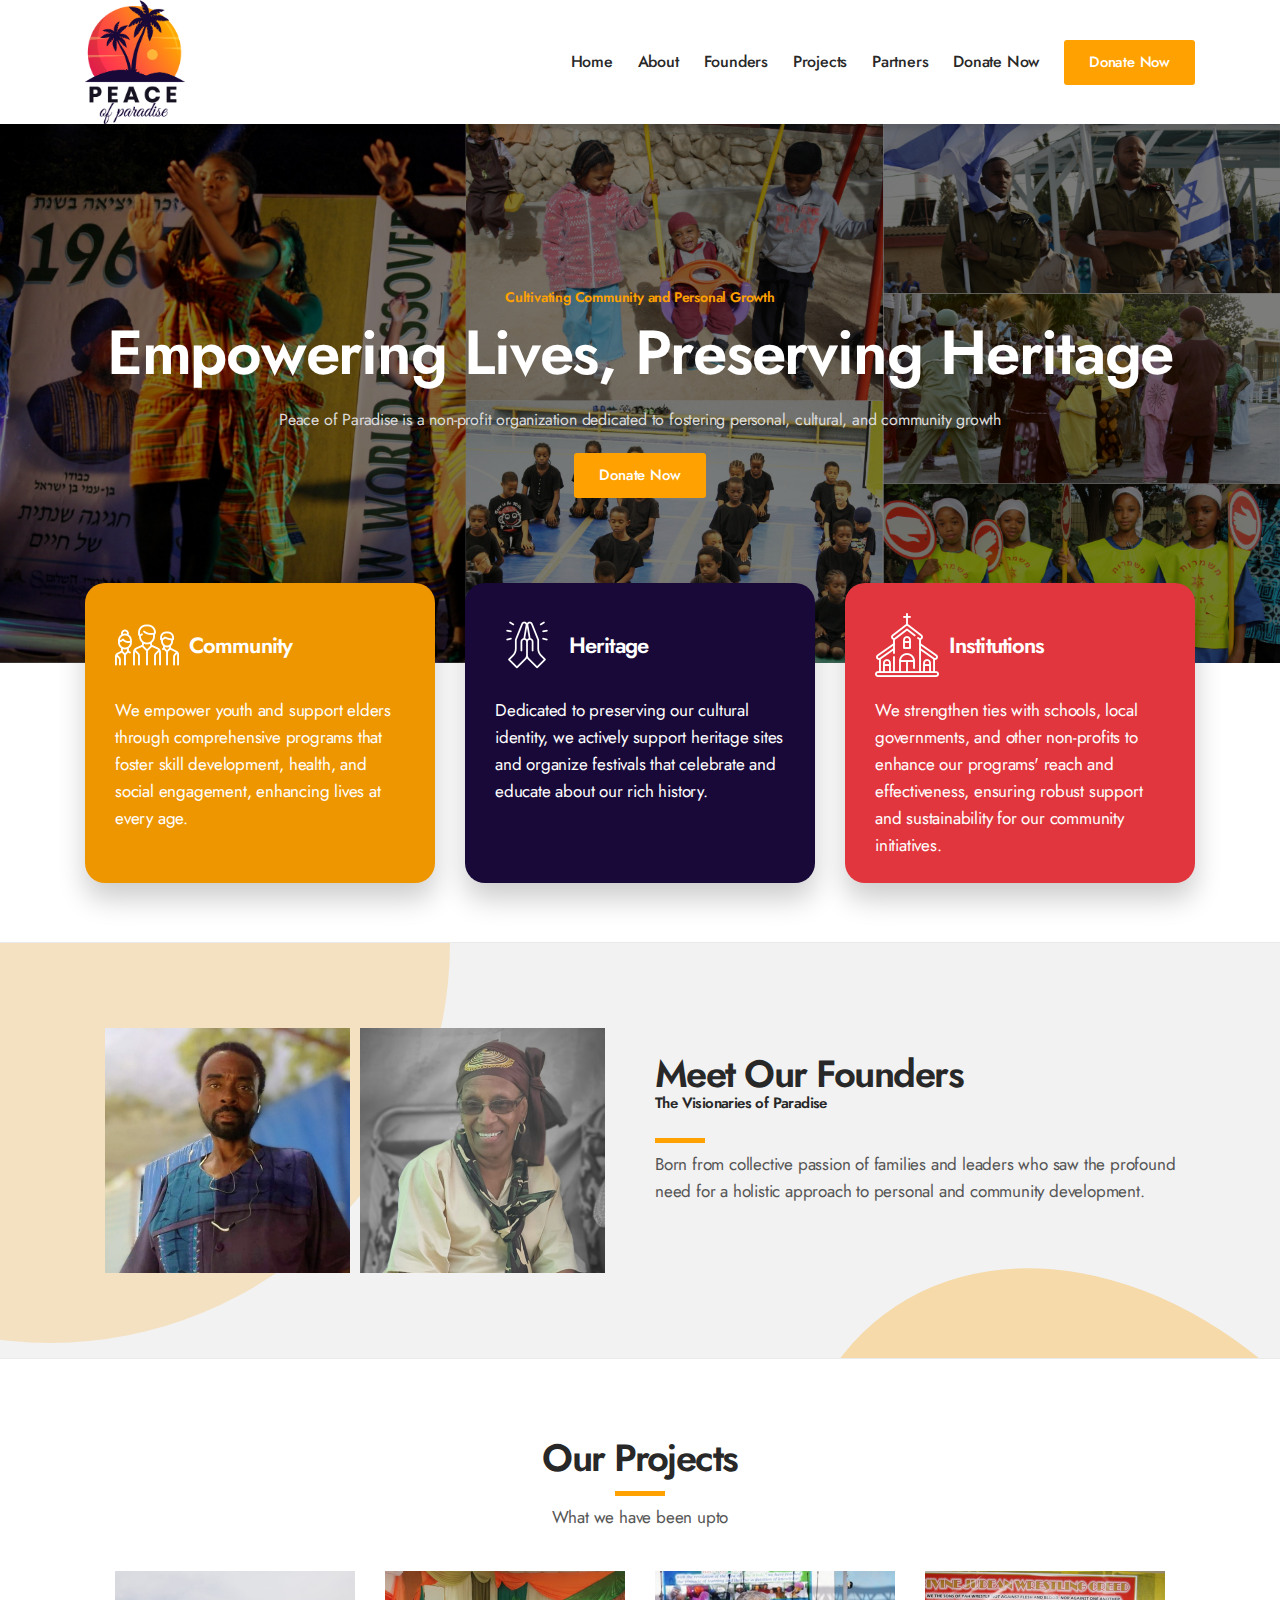
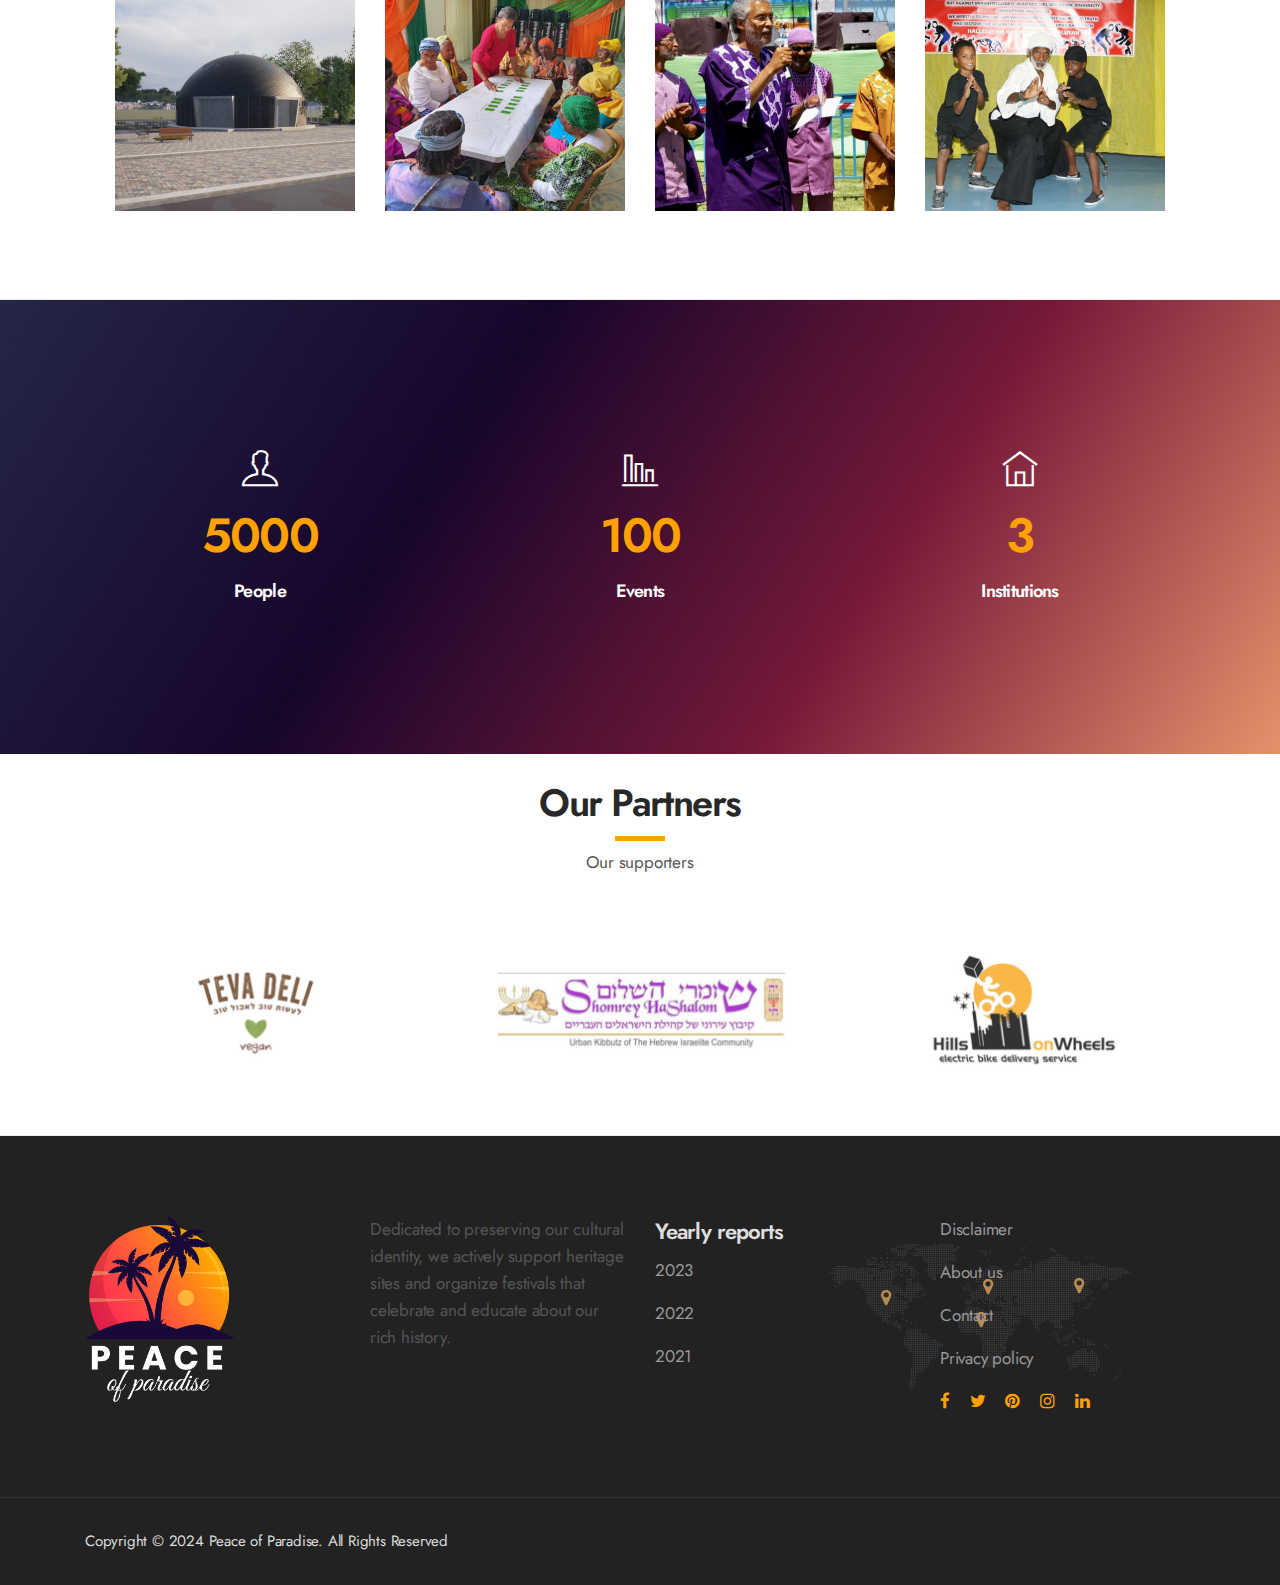
==== commit cd396387: "donate button" ====
--- a/index.html
+++ b/index.html
@@ -66,6 +66,7 @@
                                 <li><a href="#founder">Founders</a></li>
                                 <li><a href="#project">Projects</a></li>
                                <li> <a href="#partners">Partners</a></li>
+                               <li> <a href="#" data-toggle="modal" data-target="#donate" class="mobile-only">Donate Now</a></li>
                             </ul>
                             <a href="#" data-toggle="modal" data-target="#donate" class="default-btn">Donate Now</a>
                        </div>
@@ -92,9 +93,12 @@
                                     <p class="wow cssanimation fadeInTop" data-wow-delay="1s">
                                         Peace of Paradise is a non-profit organization dedicated to fostering personal, cultural, and community growth
                                     </p>
-                                    <a href="#" data-toggle="modal" data-target="#donate" class="default-btn wow cssanimation fadeInBottom" data-wow-delay="0.8s">Donate Now</a>
-                                </div>
-                           </div>
+
+                                </div>
+                                <div class="text-center">
+                                <a href="#" data-toggle="modal" data-target="#donate" class="default-btn wow cssanimation fadeInBottom" data-wow-delay="0.8s">Donate Now</a>
+                                </div>
+                                </div>
                         </div>
                     </div>
                 </div> <!-- /#slider-caption-1 -->
--- a/css/main.css
+++ b/css/main.css
@@ -2082,4 +2082,7 @@
 }
 .img-logo{
     width: 100px;
+}
+.mobile-only{
+    display: none;
 }--- a/css/responsive.css
+++ b/css/responsive.css
@@ -249,6 +249,10 @@
         font-size: 16px;
 
     }
+    .mobile-only{
+        display: block;
+
+    }
 
 }
 /* ---- End of max-width 480px CSS ---- */
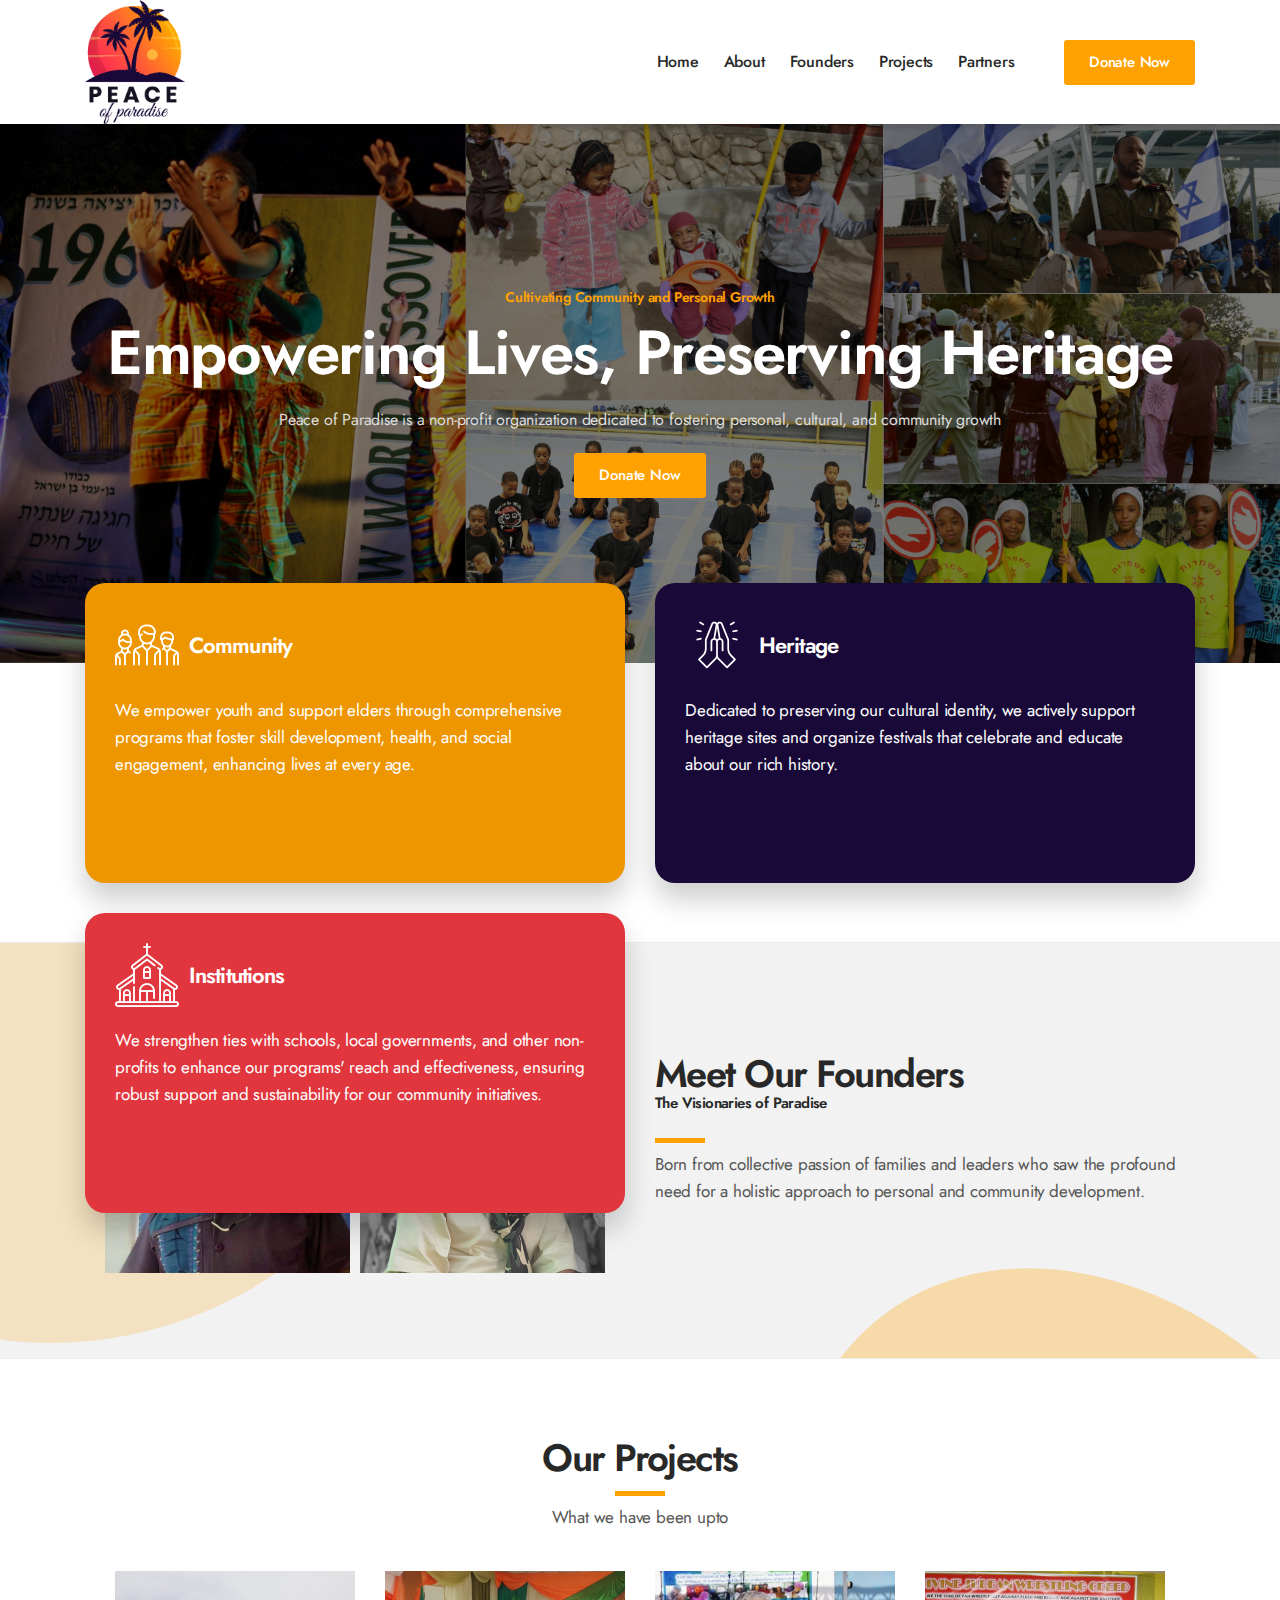
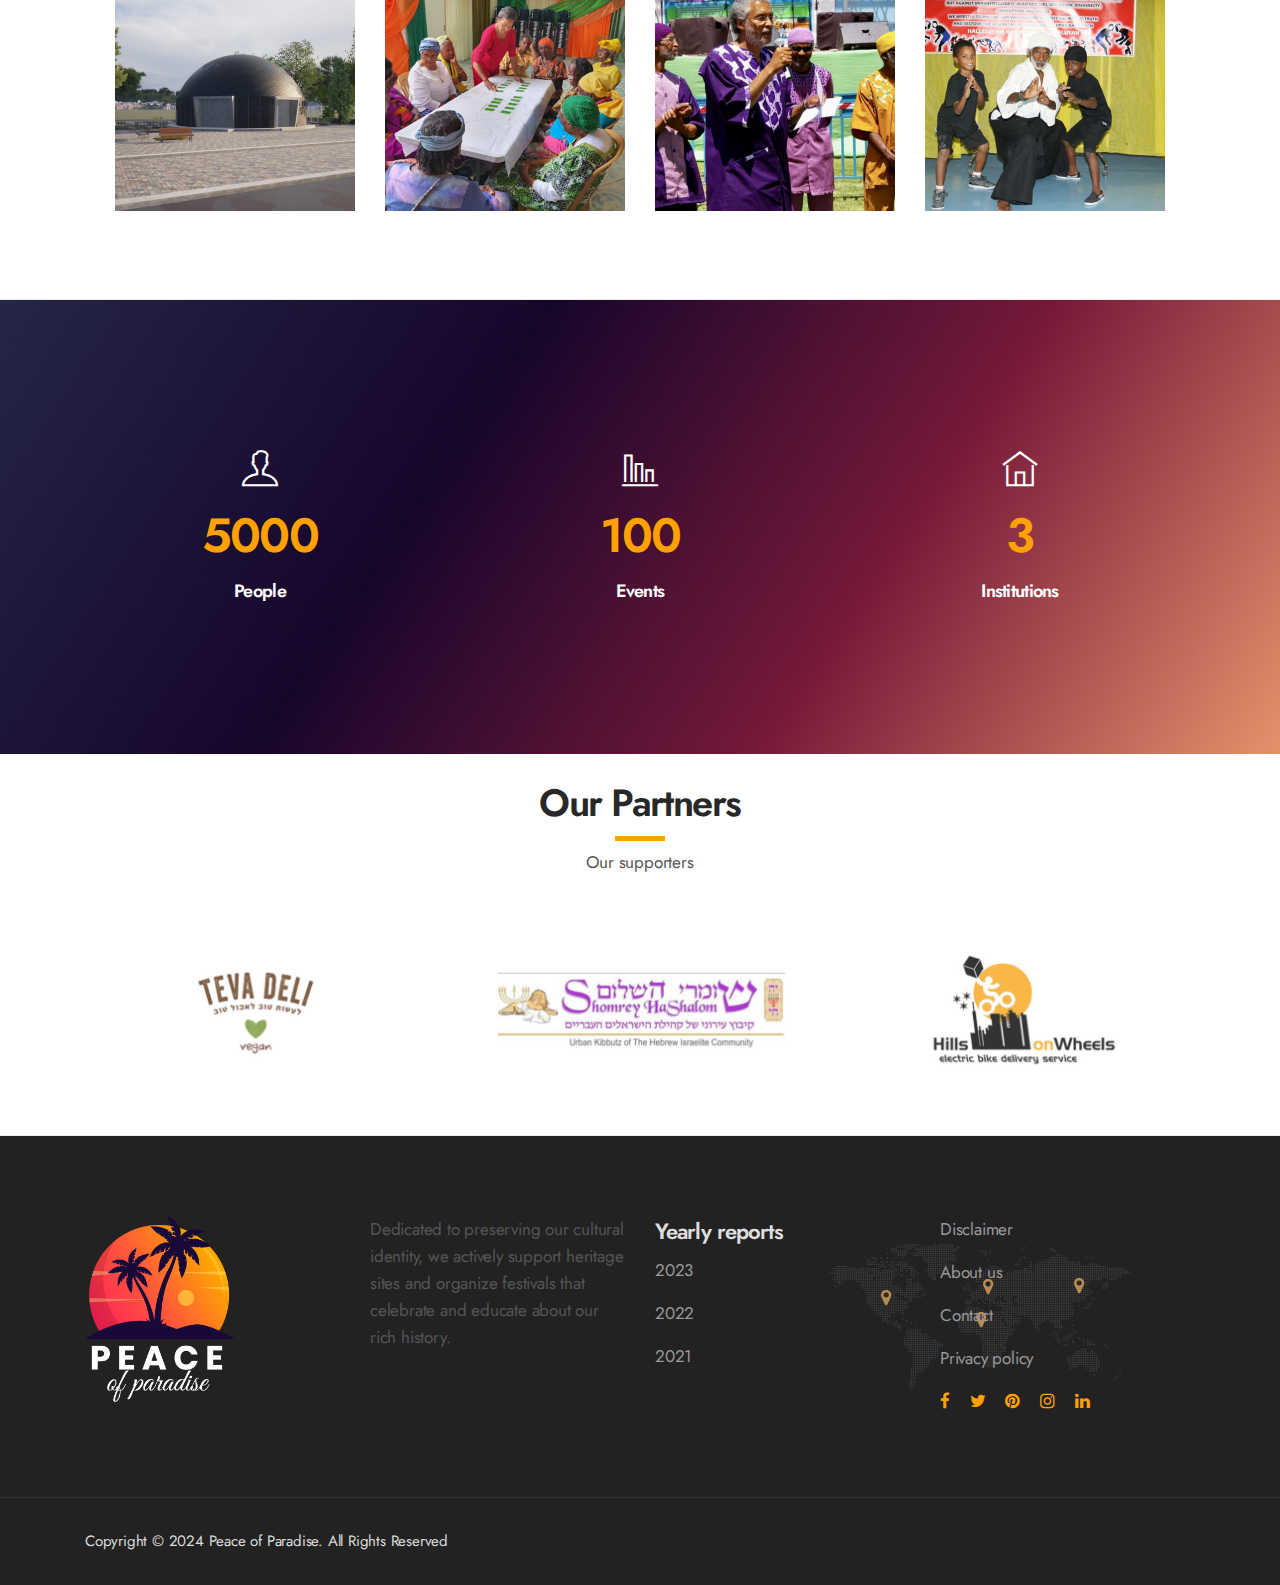
==== commit 37e4a16f: "tablet view" ====
--- a/index.html
+++ b/index.html
@@ -110,7 +110,7 @@
             <div class="promo-wrap">
                <div class="container">
                     <div class="row box-transparent">
-                        <div class="col-md-4 col-sm-6 xs-padding">
+                        <div class="col-sm-4 col-md-6 col-sm-6 xs-padding">
                            <div class = "banner-box bg-orange">
                                <div class="box-title">
                                    <img src="img/group.png" class="box-title-image">
@@ -121,7 +121,7 @@
                                </p>
                            </div>
                         </div>
-                        <div class="col-md-4 col-sm-6 xs-padding">
+                        <div class="col-sm-4 col-md-6 col-sm-6 xs-padding">
                             <div class = "banner-box bg-purple">
                                 <div class="box-title">
                                     <img src="img/pray.png" class="box-title-image">
@@ -132,7 +132,7 @@
                                 </p>
                             </div>
                         </div>
-                        <div class="col-md-4 col-sm-6 xs-padding">
+                        <div class="col-sm-4 col-md-6 col-sm-6 xs-padding">
                             <div class = "banner-box bg-red">
                                 <div class="box-title">
                                     <img src="img/church.png" class="box-title-image">
--- a/css/main.css
+++ b/css/main.css
@@ -2083,6 +2083,3 @@
 .img-logo{
     width: 100px;
 }
-.mobile-only{
-    display: none;
-}--- a/css/responsive.css
+++ b/css/responsive.css
@@ -272,3 +272,6 @@
     }
 }
 /* ---- End of max-width 380px CSS ---- */
+#mainmenu .mobile-only{
+    display: none;
+}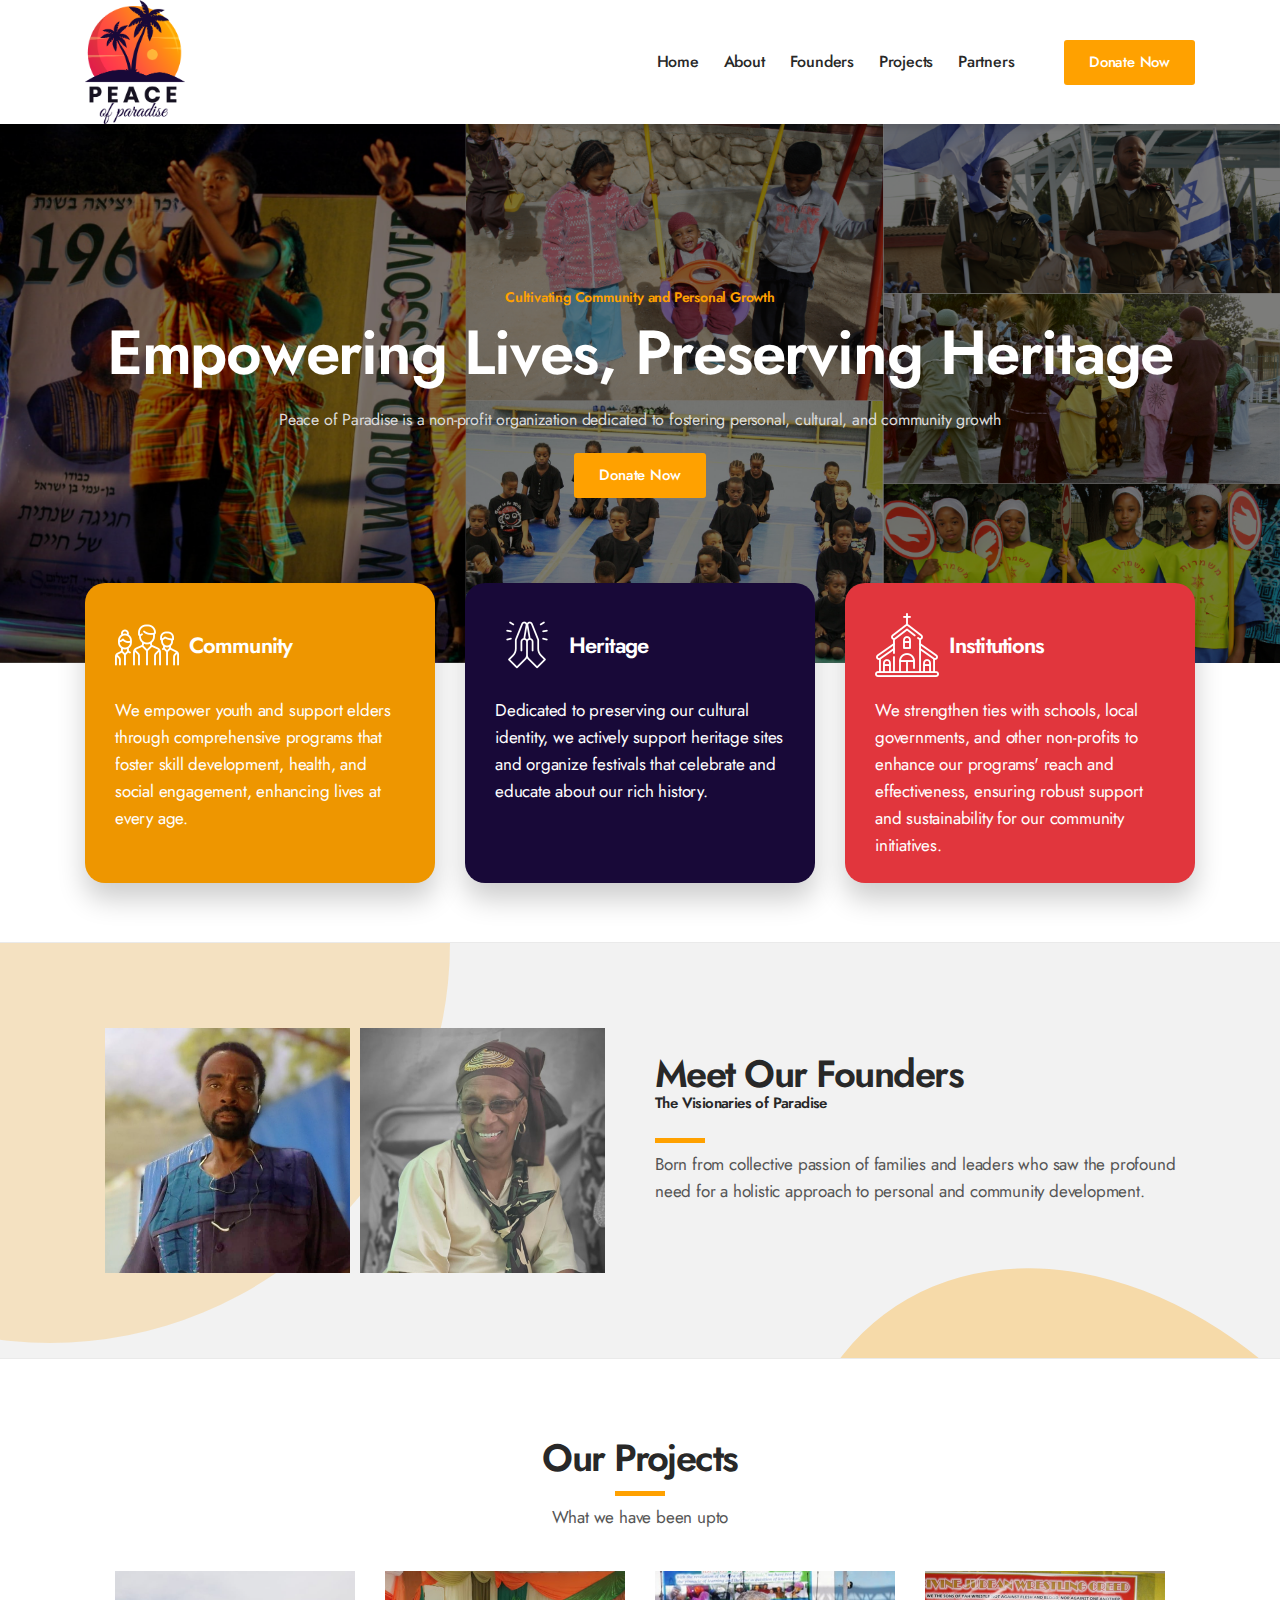
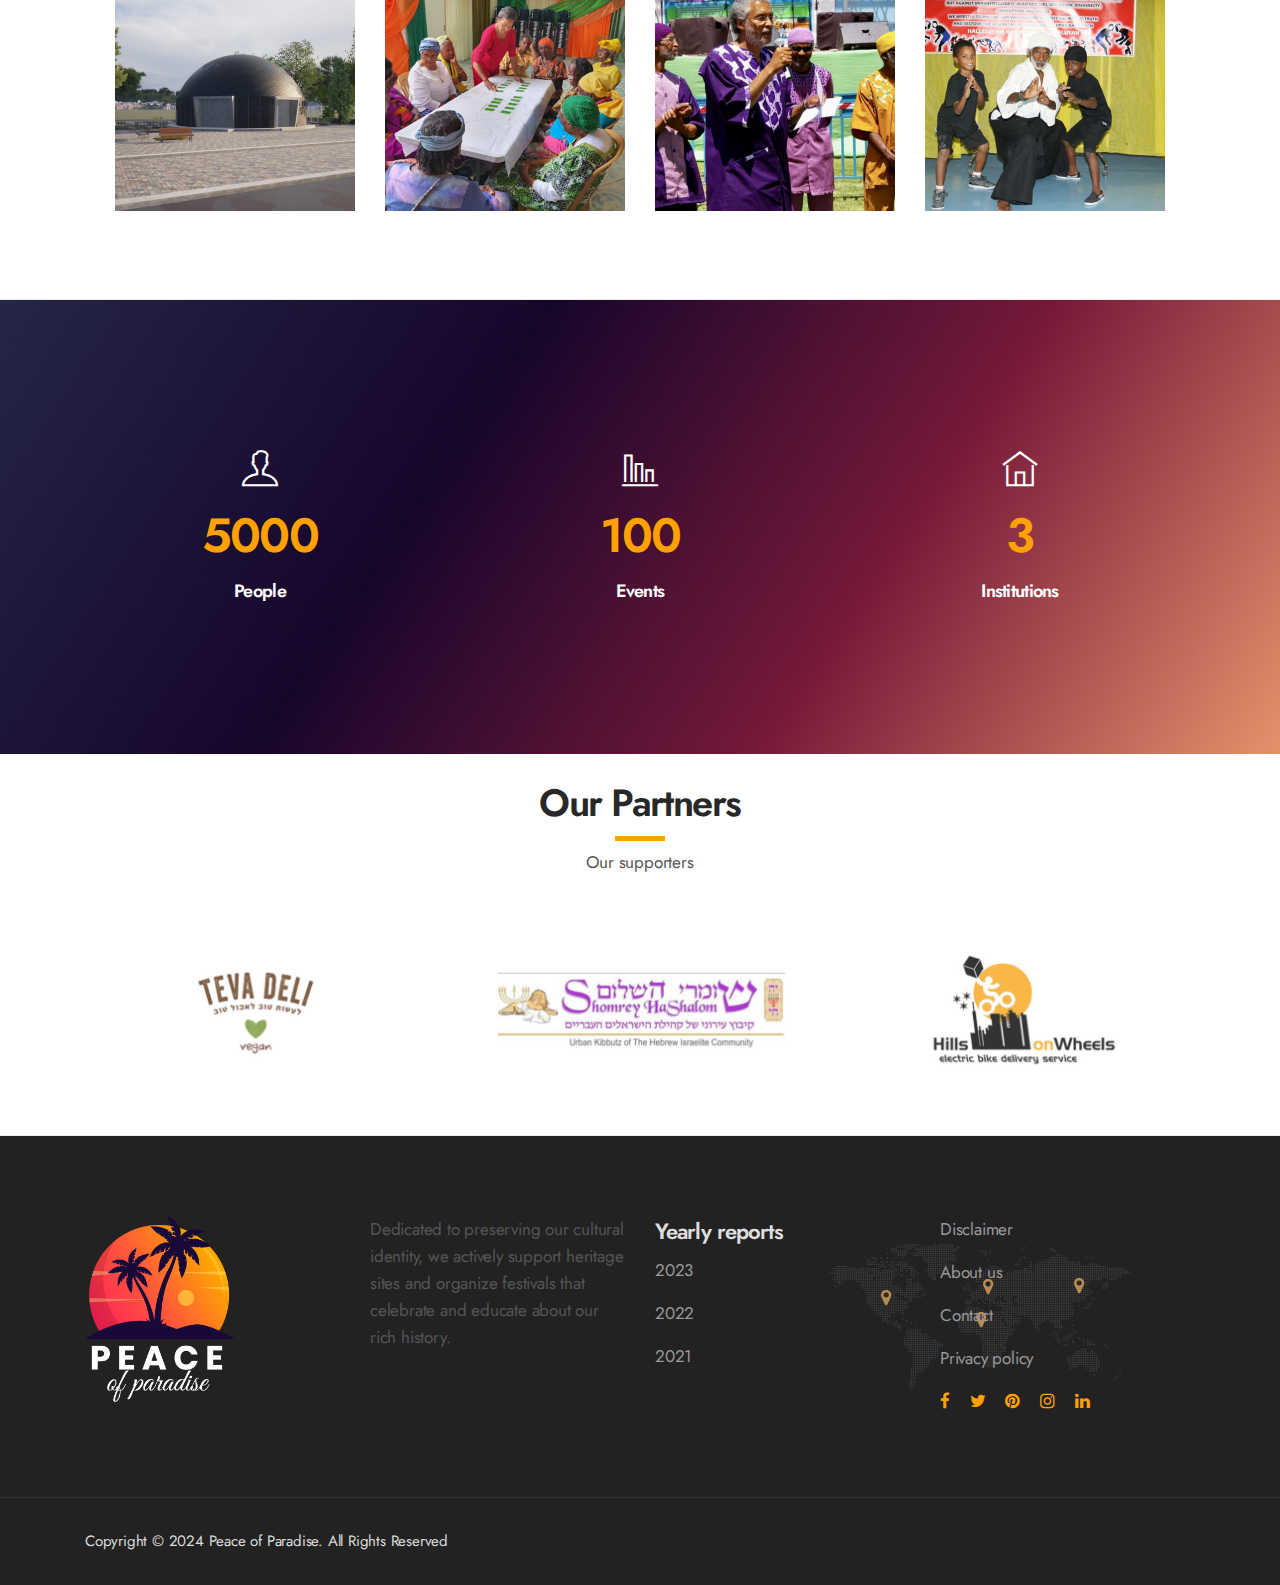
==== commit f132bc51: "tablet view" ====
--- a/index.html
+++ b/index.html
@@ -110,7 +110,7 @@
             <div class="promo-wrap">
                <div class="container">
                     <div class="row box-transparent">
-                        <div class="col-sm-4 col-md-6 col-sm-6 xs-padding">
+                        <div class="col-lg-4 col-md-6 col-sm-6 xs-padding">
                            <div class = "banner-box bg-orange">
                                <div class="box-title">
                                    <img src="img/group.png" class="box-title-image">
@@ -121,7 +121,7 @@
                                </p>
                            </div>
                         </div>
-                        <div class="col-sm-4 col-md-6 col-sm-6 xs-padding">
+                        <div class="col-lg-4 col-md-6 col-sm-6 xs-padding">
                             <div class = "banner-box bg-purple">
                                 <div class="box-title">
                                     <img src="img/pray.png" class="box-title-image">
@@ -132,7 +132,7 @@
                                 </p>
                             </div>
                         </div>
-                        <div class="col-sm-4 col-md-6 col-sm-6 xs-padding">
+                        <div class="col-lg-4 col-md-6 col-sm-6 xs-padding">
                             <div class = "banner-box bg-red">
                                 <div class="box-title">
                                     <img src="img/church.png" class="box-title-image">
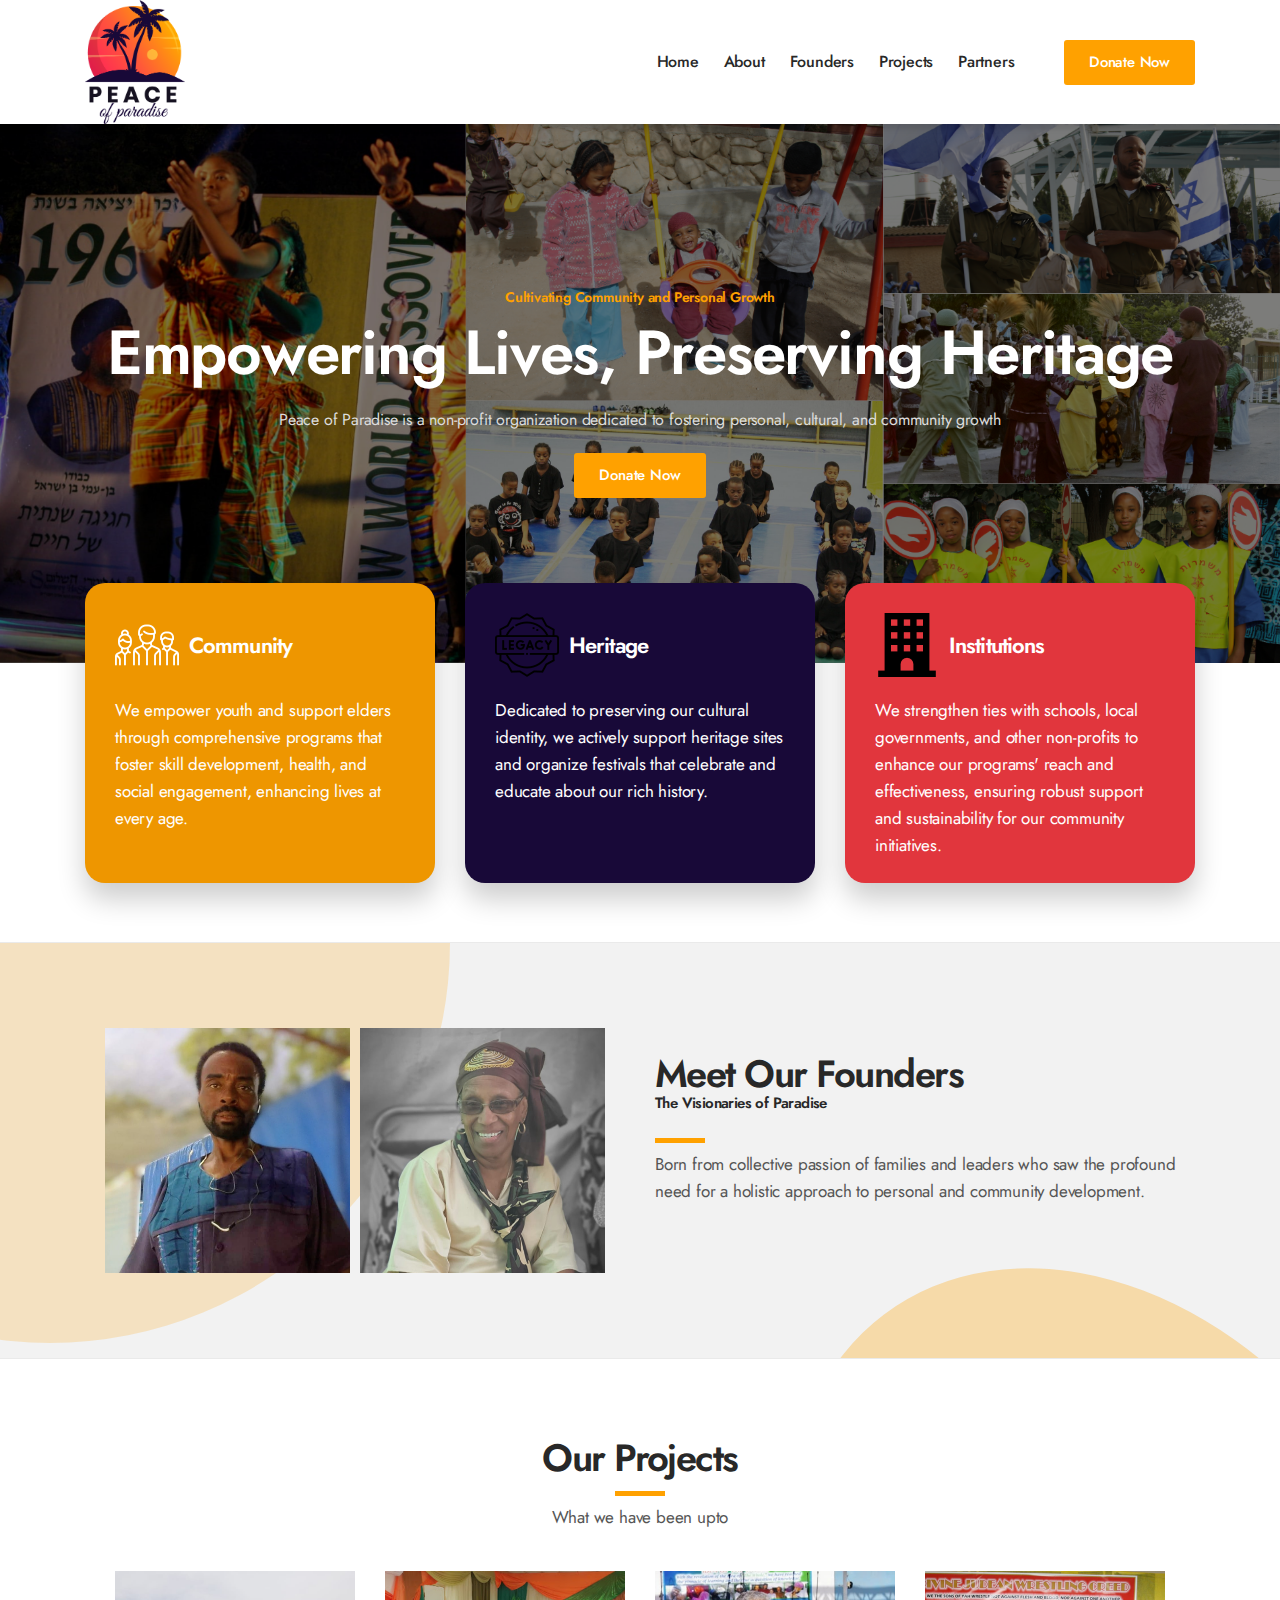
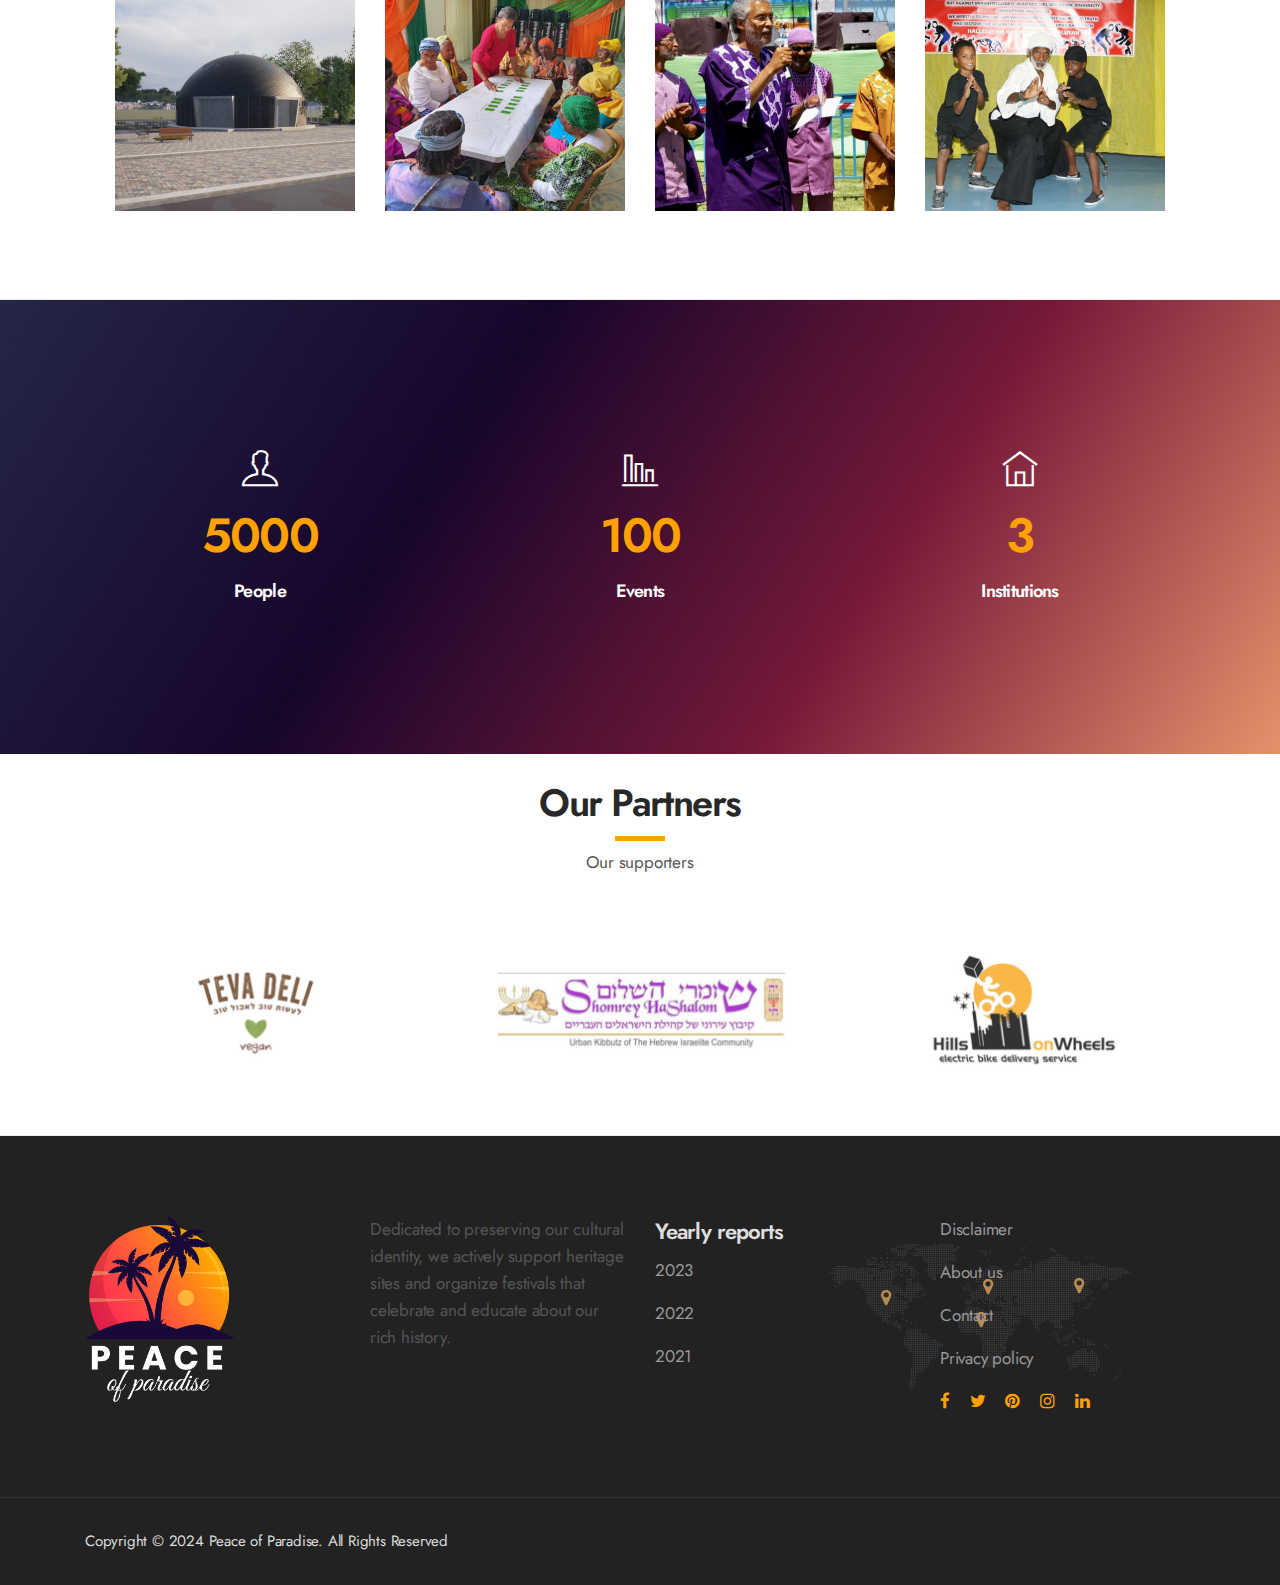
==== commit 0d4de950: "tablet view" ====
--- a/index.html
+++ b/index.html
@@ -124,7 +124,7 @@
                         <div class="col-lg-4 col-md-6 col-sm-6 xs-padding">
                             <div class = "banner-box bg-purple">
                                 <div class="box-title">
-                                    <img src="img/pray.png" class="box-title-image">
+                                    <img src="img/legacy.png" class="box-title-image">
                                     <h3 class="text-white">Heritage</h3>
                                 </div>
                                 <p class="text-white">
@@ -135,7 +135,7 @@
                         <div class="col-lg-4 col-md-6 col-sm-6 xs-padding">
                             <div class = "banner-box bg-red">
                                 <div class="box-title">
-                                    <img src="img/church.png" class="box-title-image">
+                                    <img src="img/building.png" class="box-title-image">
                                     <h3 class="text-white">Institutions</h3>
                                 </div>
                                 <p class="text-white">
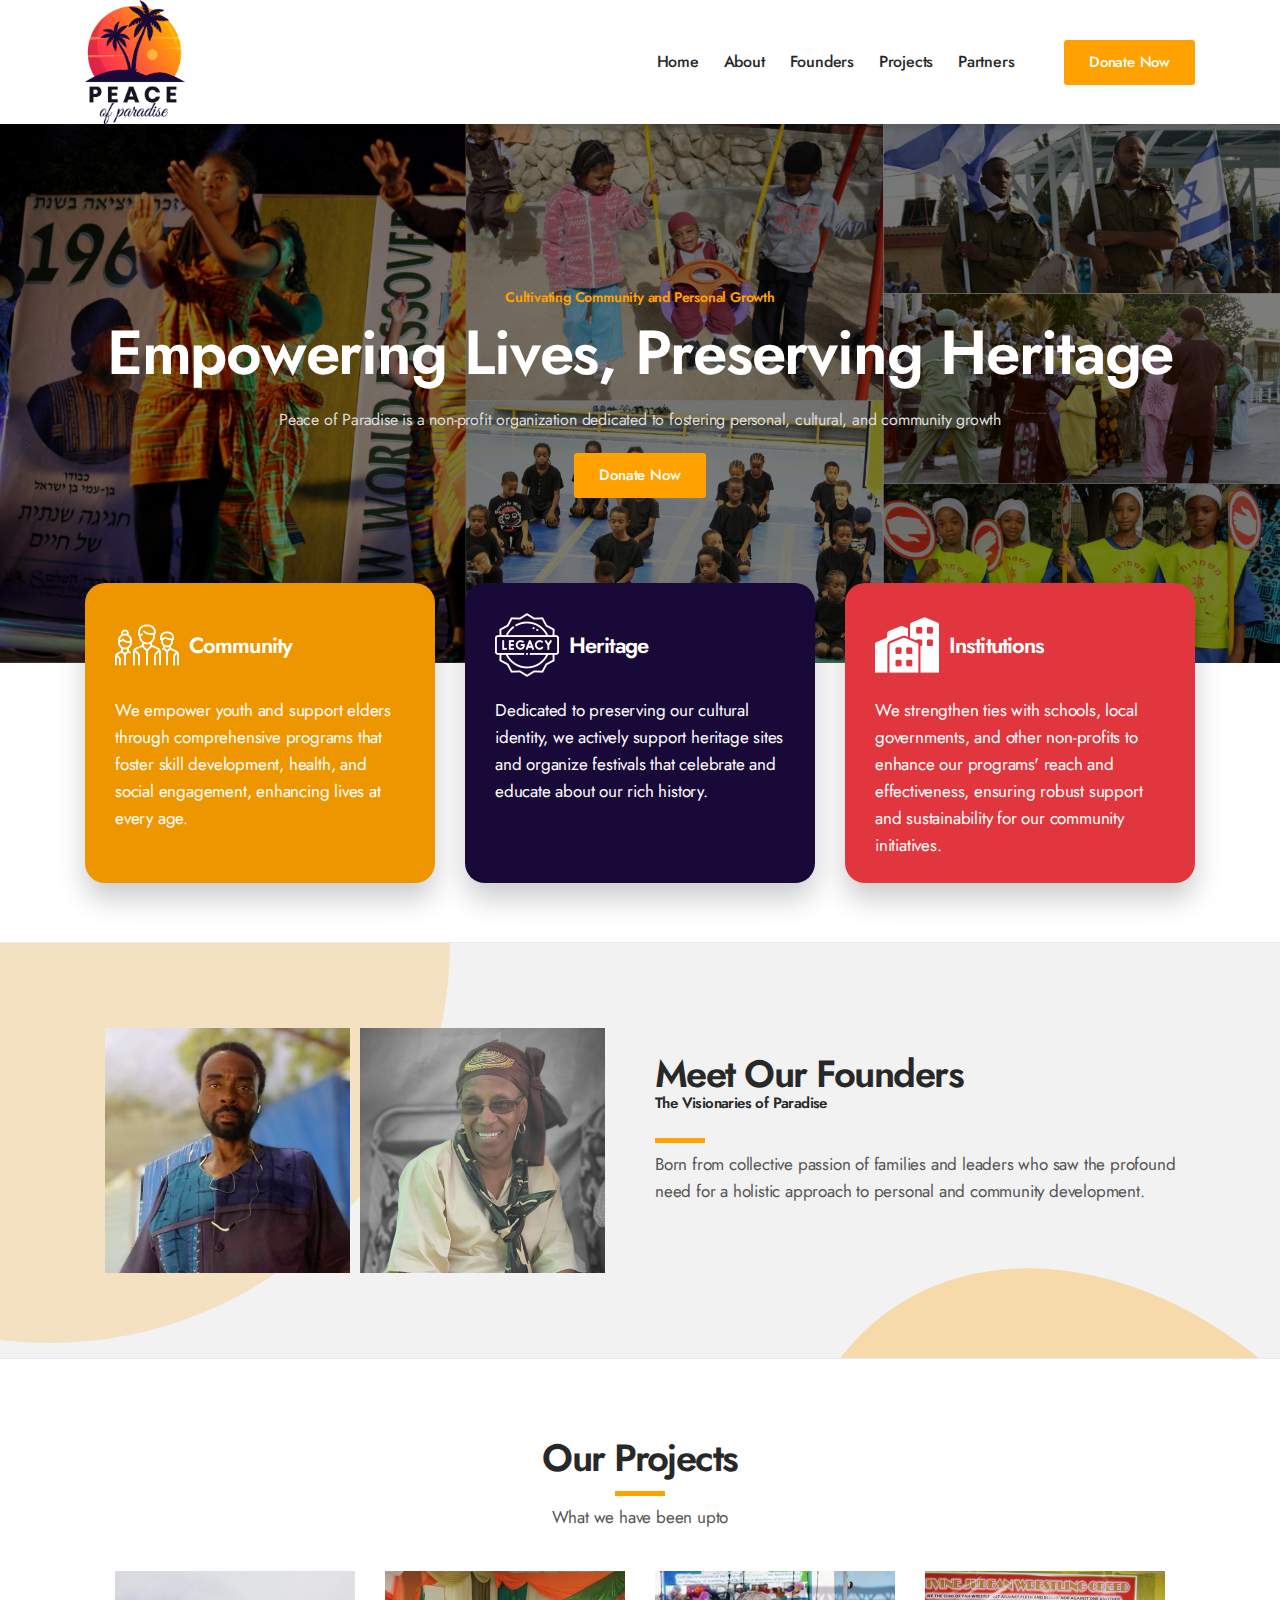
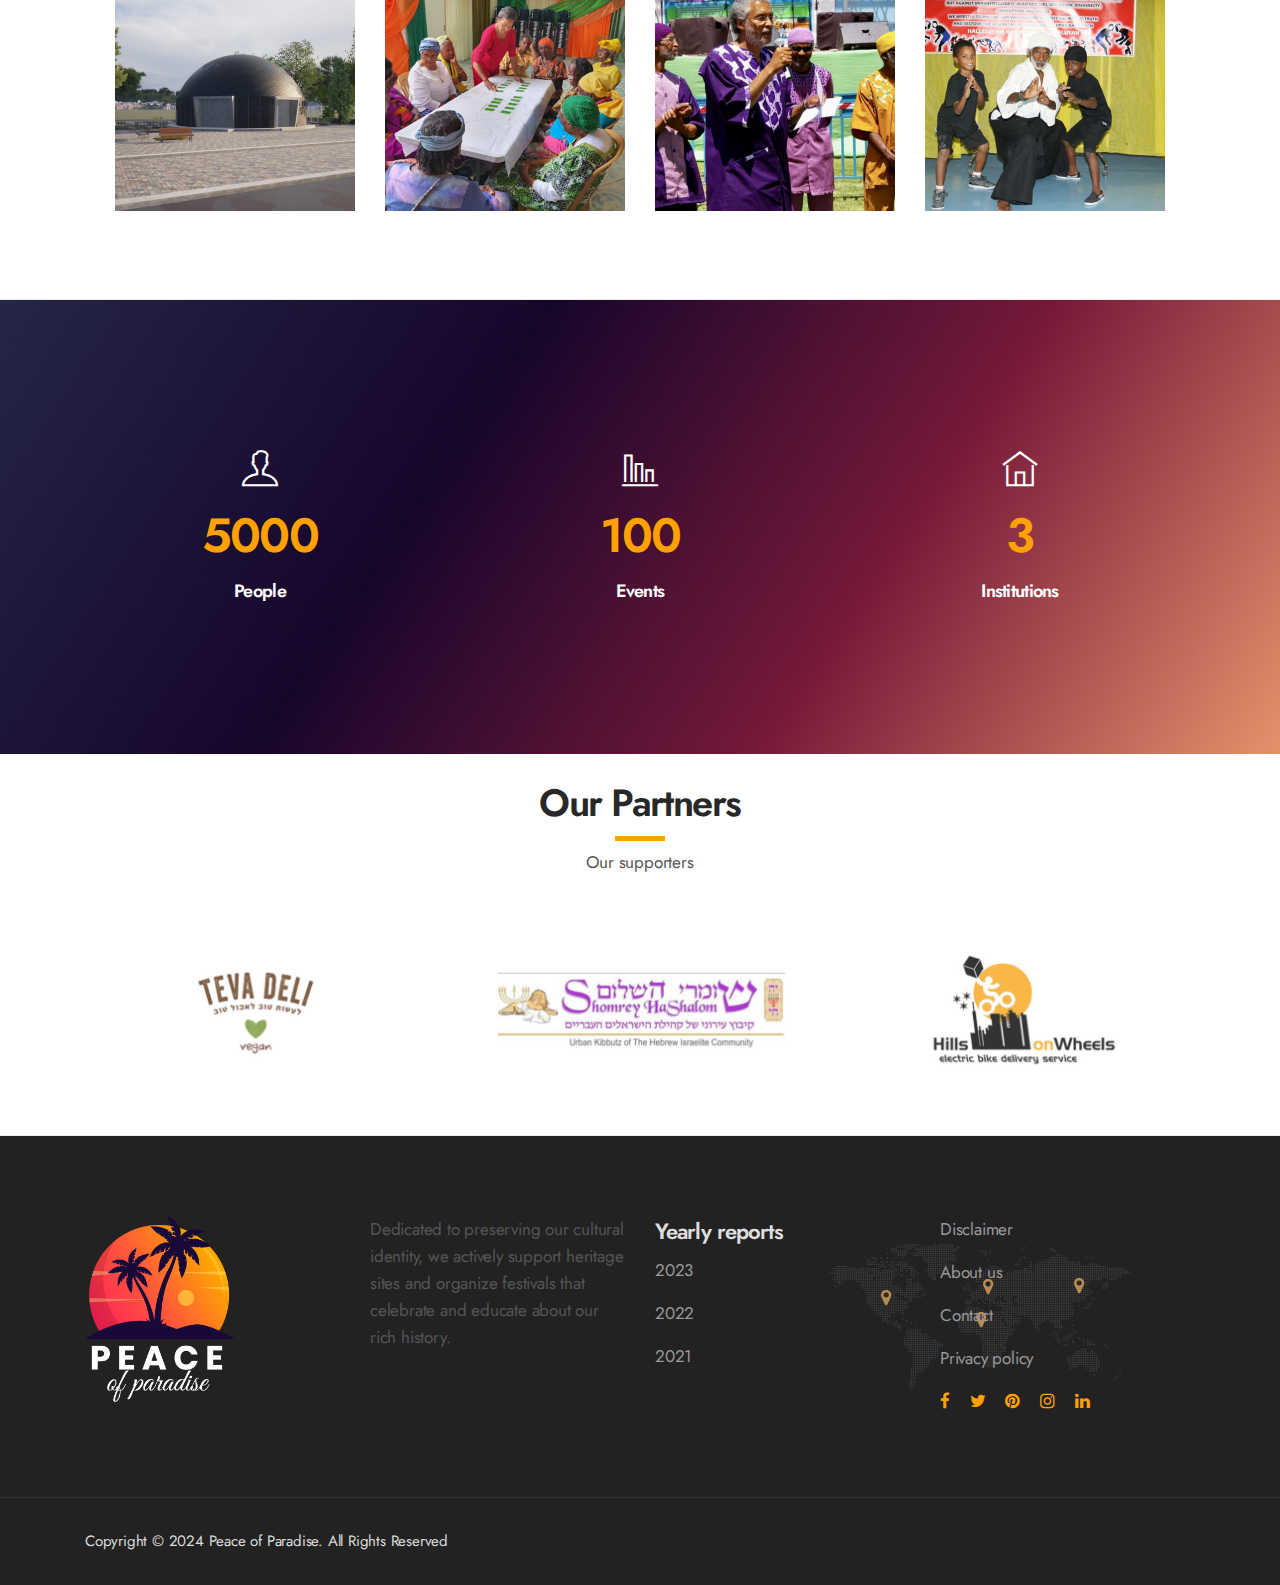
==== commit a4f87115: "tablet view" ====
--- a/index.html
+++ b/index.html
@@ -135,7 +135,7 @@
                         <div class="col-lg-4 col-md-6 col-sm-6 xs-padding">
                             <div class = "banner-box bg-red">
                                 <div class="box-title">
-                                    <img src="img/building.png" class="box-title-image">
+                                    <img src="img/city.png" class="box-title-image">
                                     <h3 class="text-white">Institutions</h3>
                                 </div>
                                 <p class="text-white">
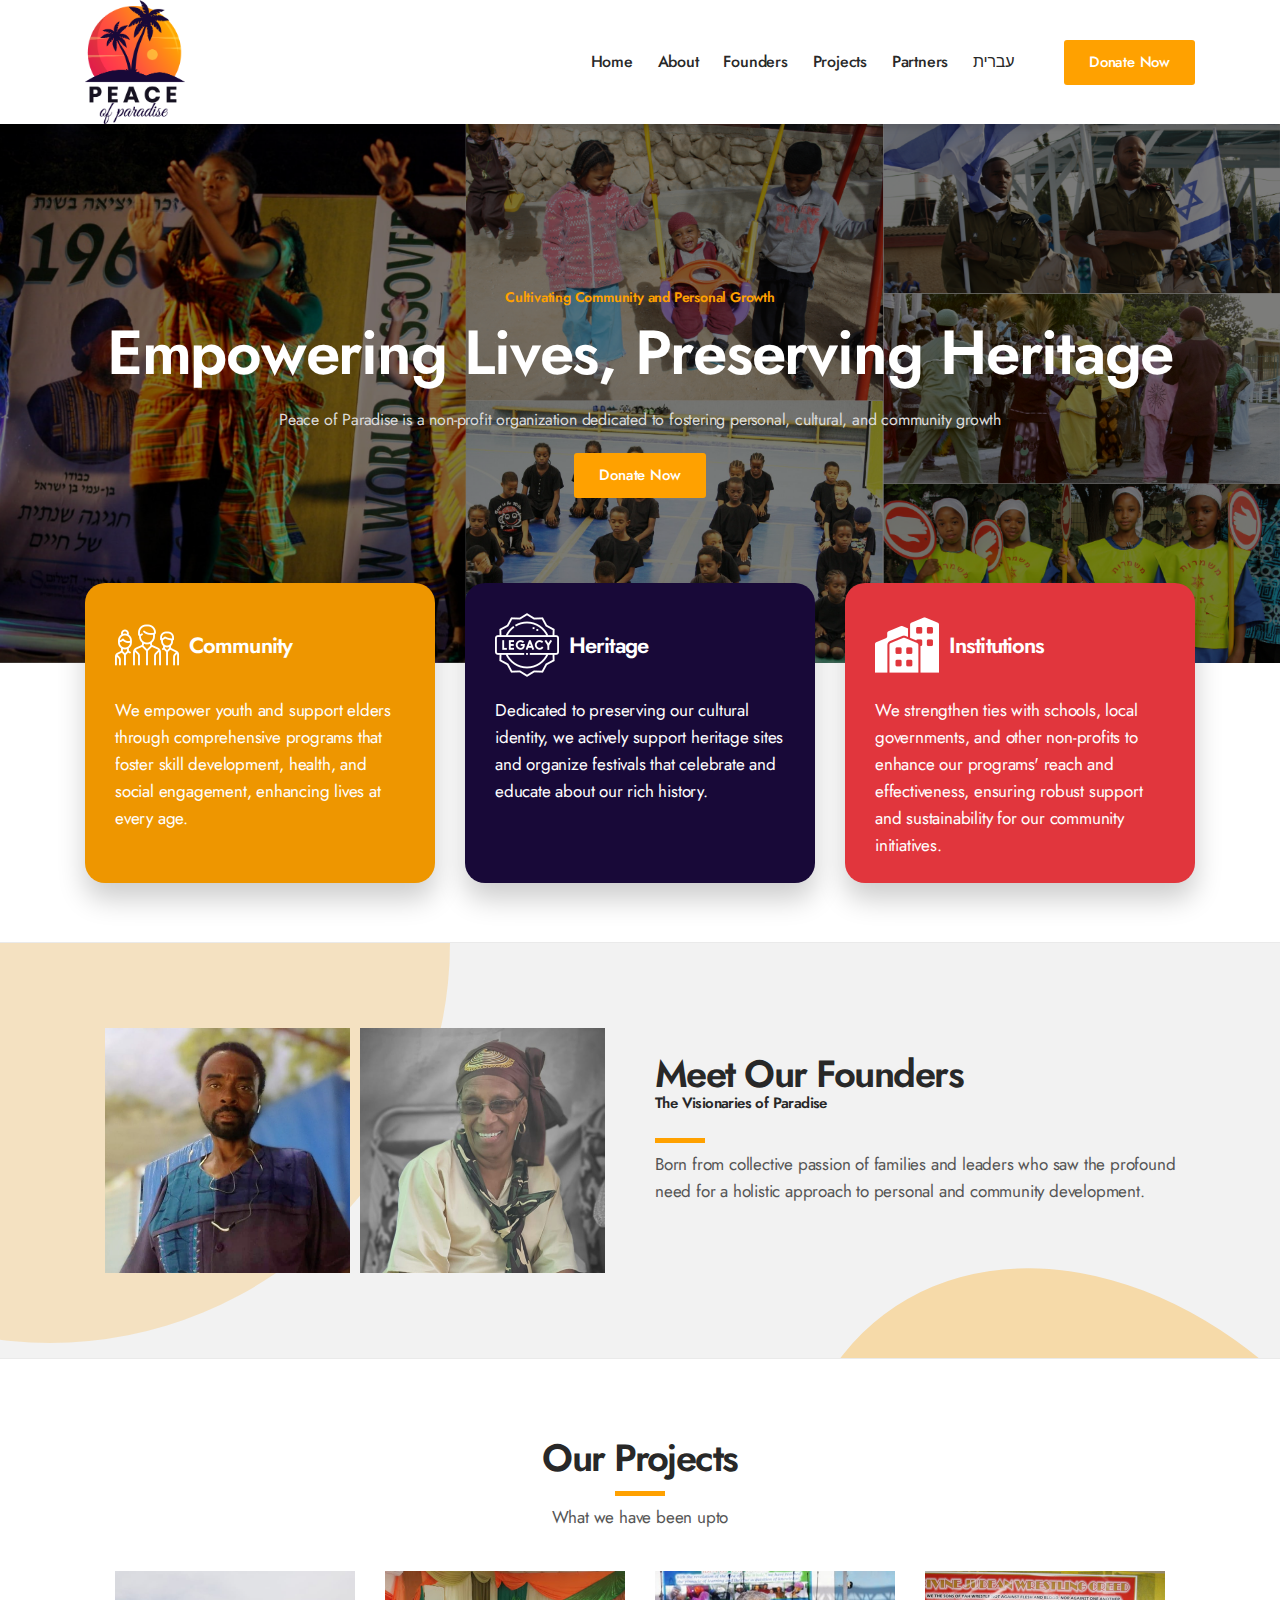
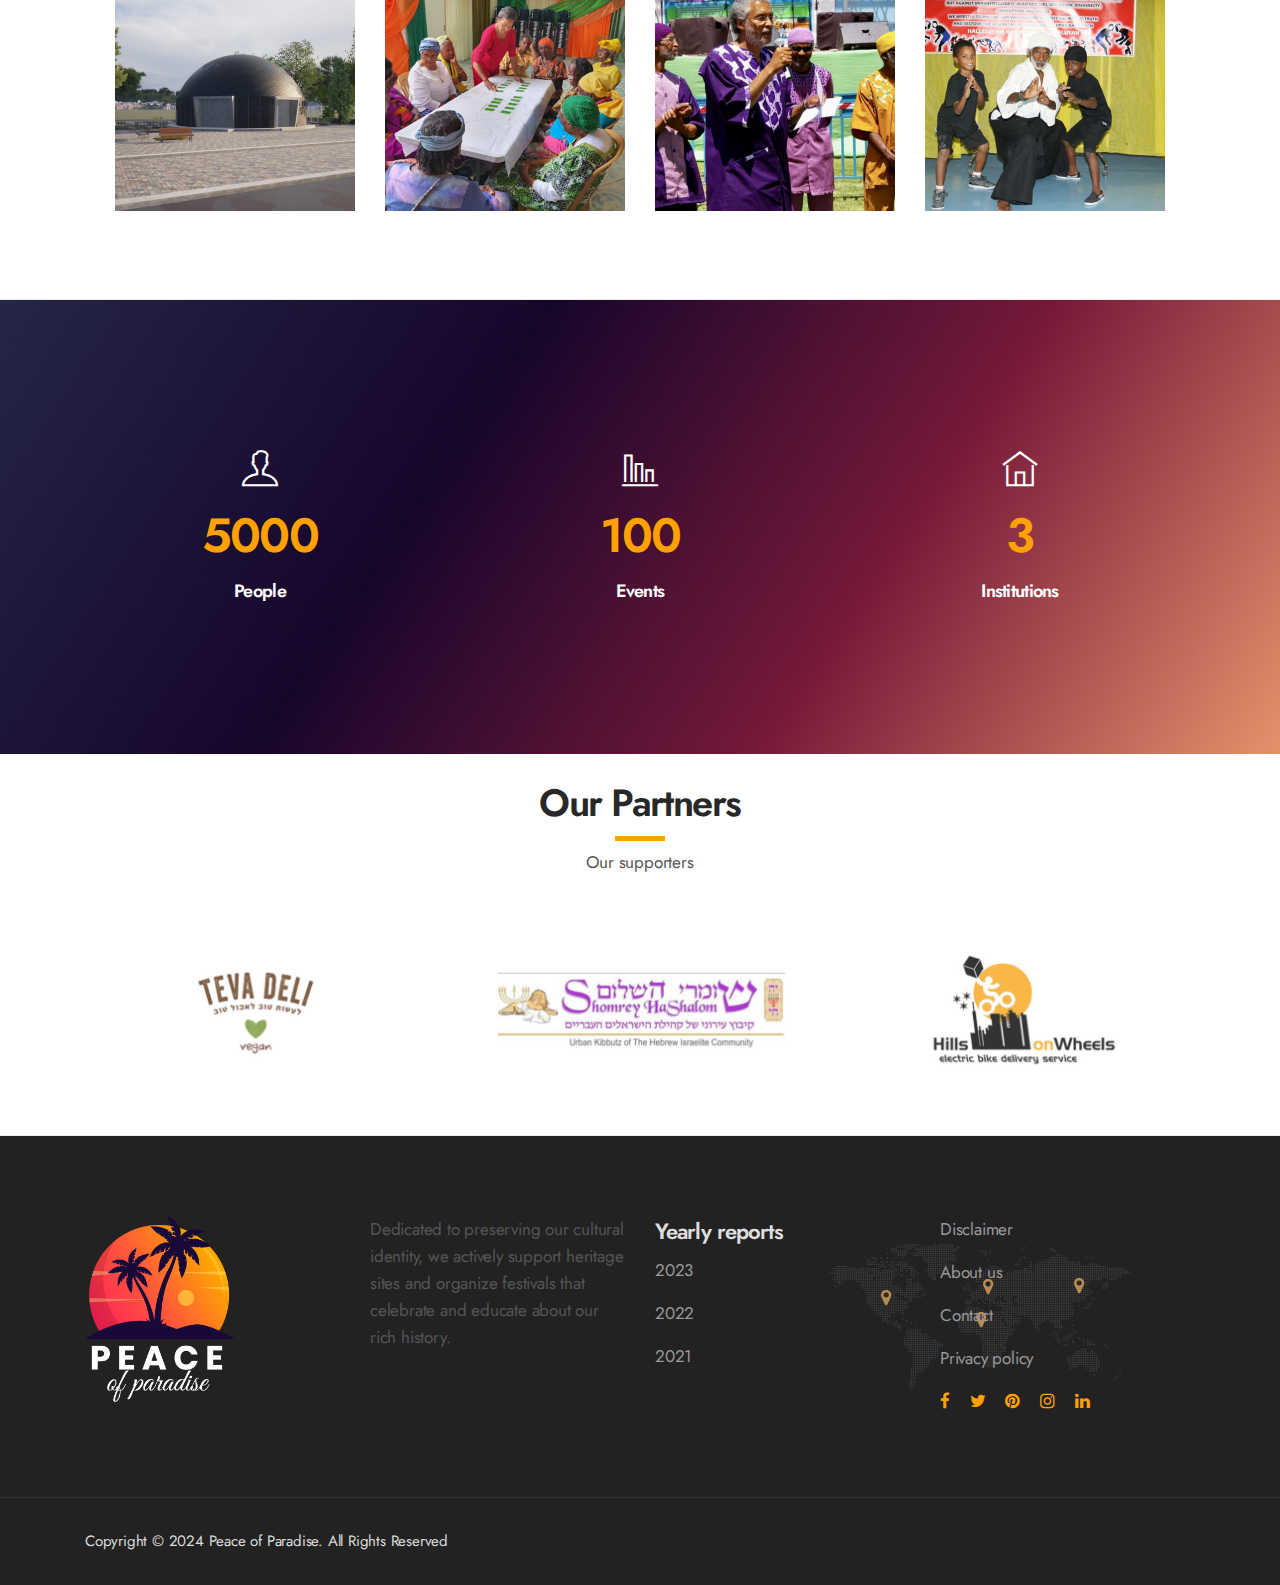
==== commit f8507118: "tablet view" ====
--- a/index.html
+++ b/index.html
@@ -66,6 +66,7 @@
                                 <li><a href="#founder">Founders</a></li>
                                 <li><a href="#project">Projects</a></li>
                                <li> <a href="#partners">Partners</a></li>
+                               <li><a href="hebrew.html">עברית</a></li>
                                <li> <a href="#" data-toggle="modal" data-target="#donate" class="mobile-only">Donate Now</a></li>
                             </ul>
                             <a href="#" data-toggle="modal" data-target="#donate" class="default-btn">Donate Now</a>
